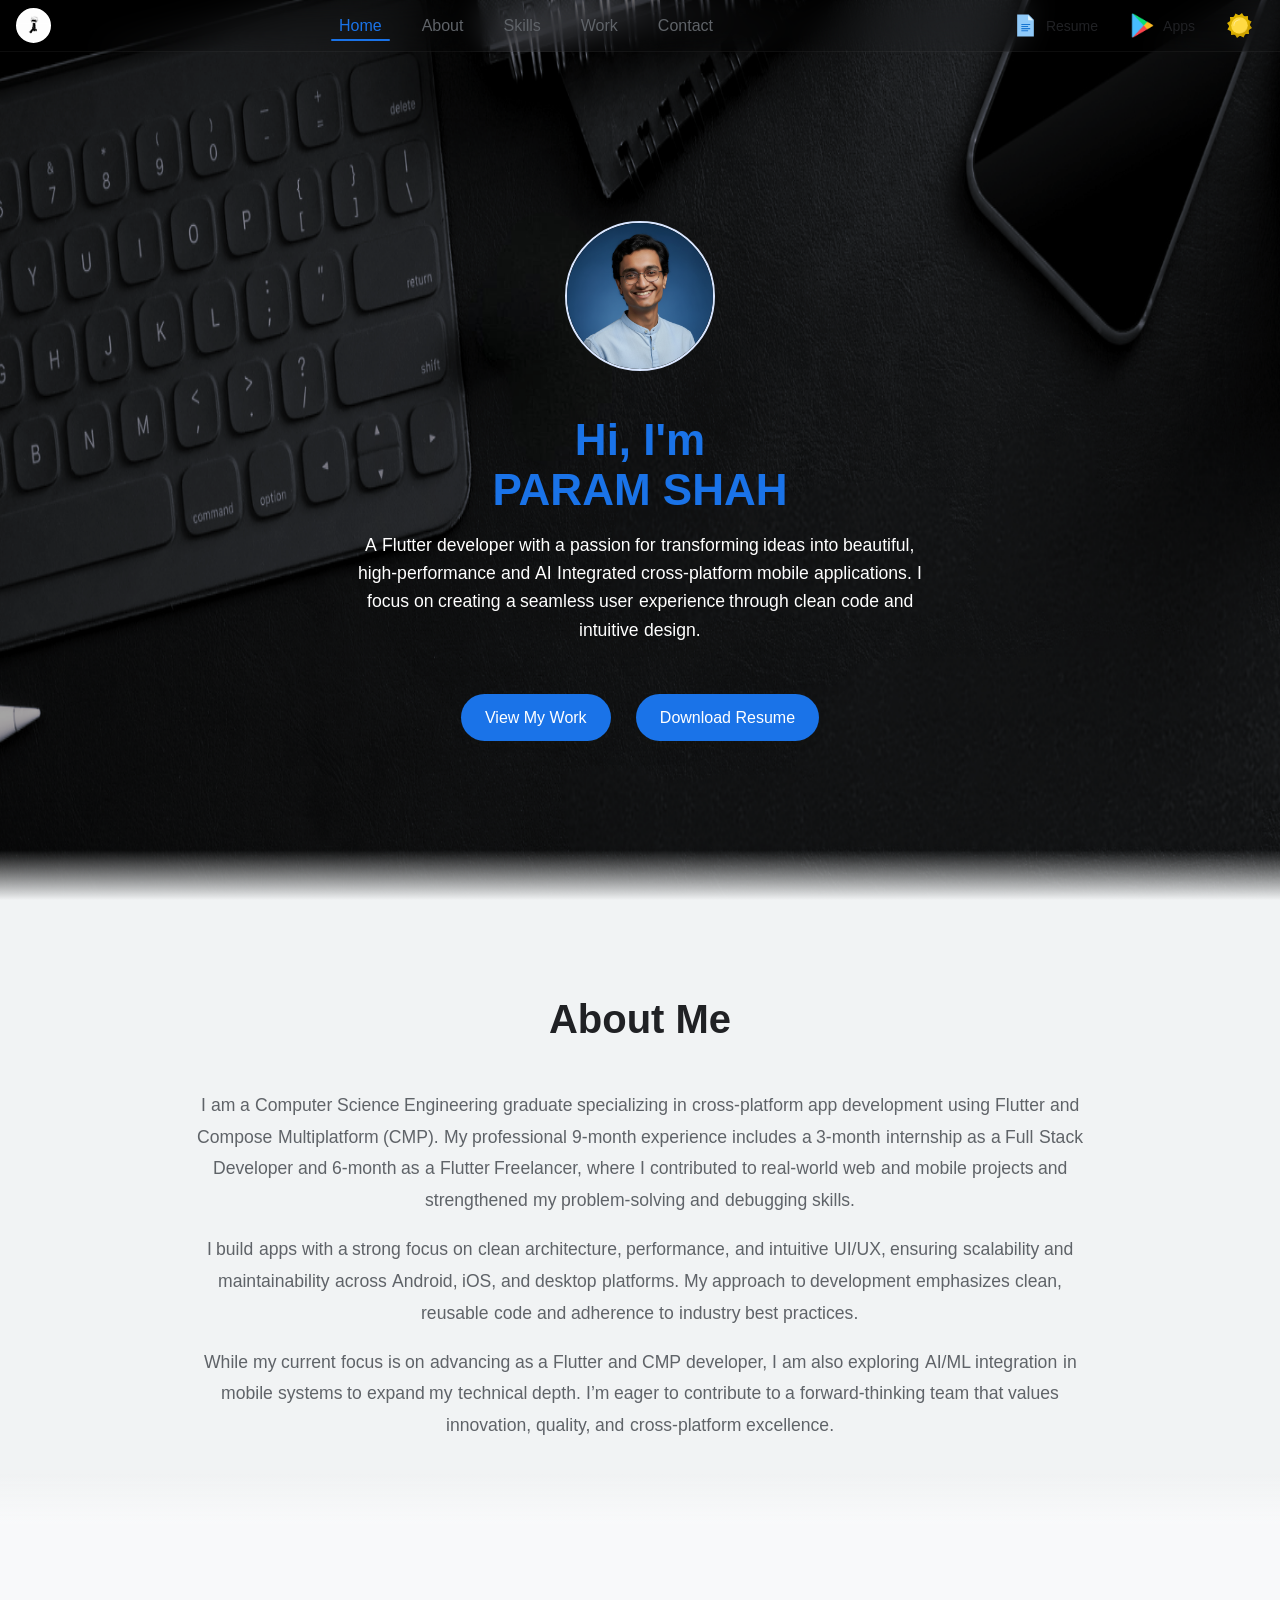
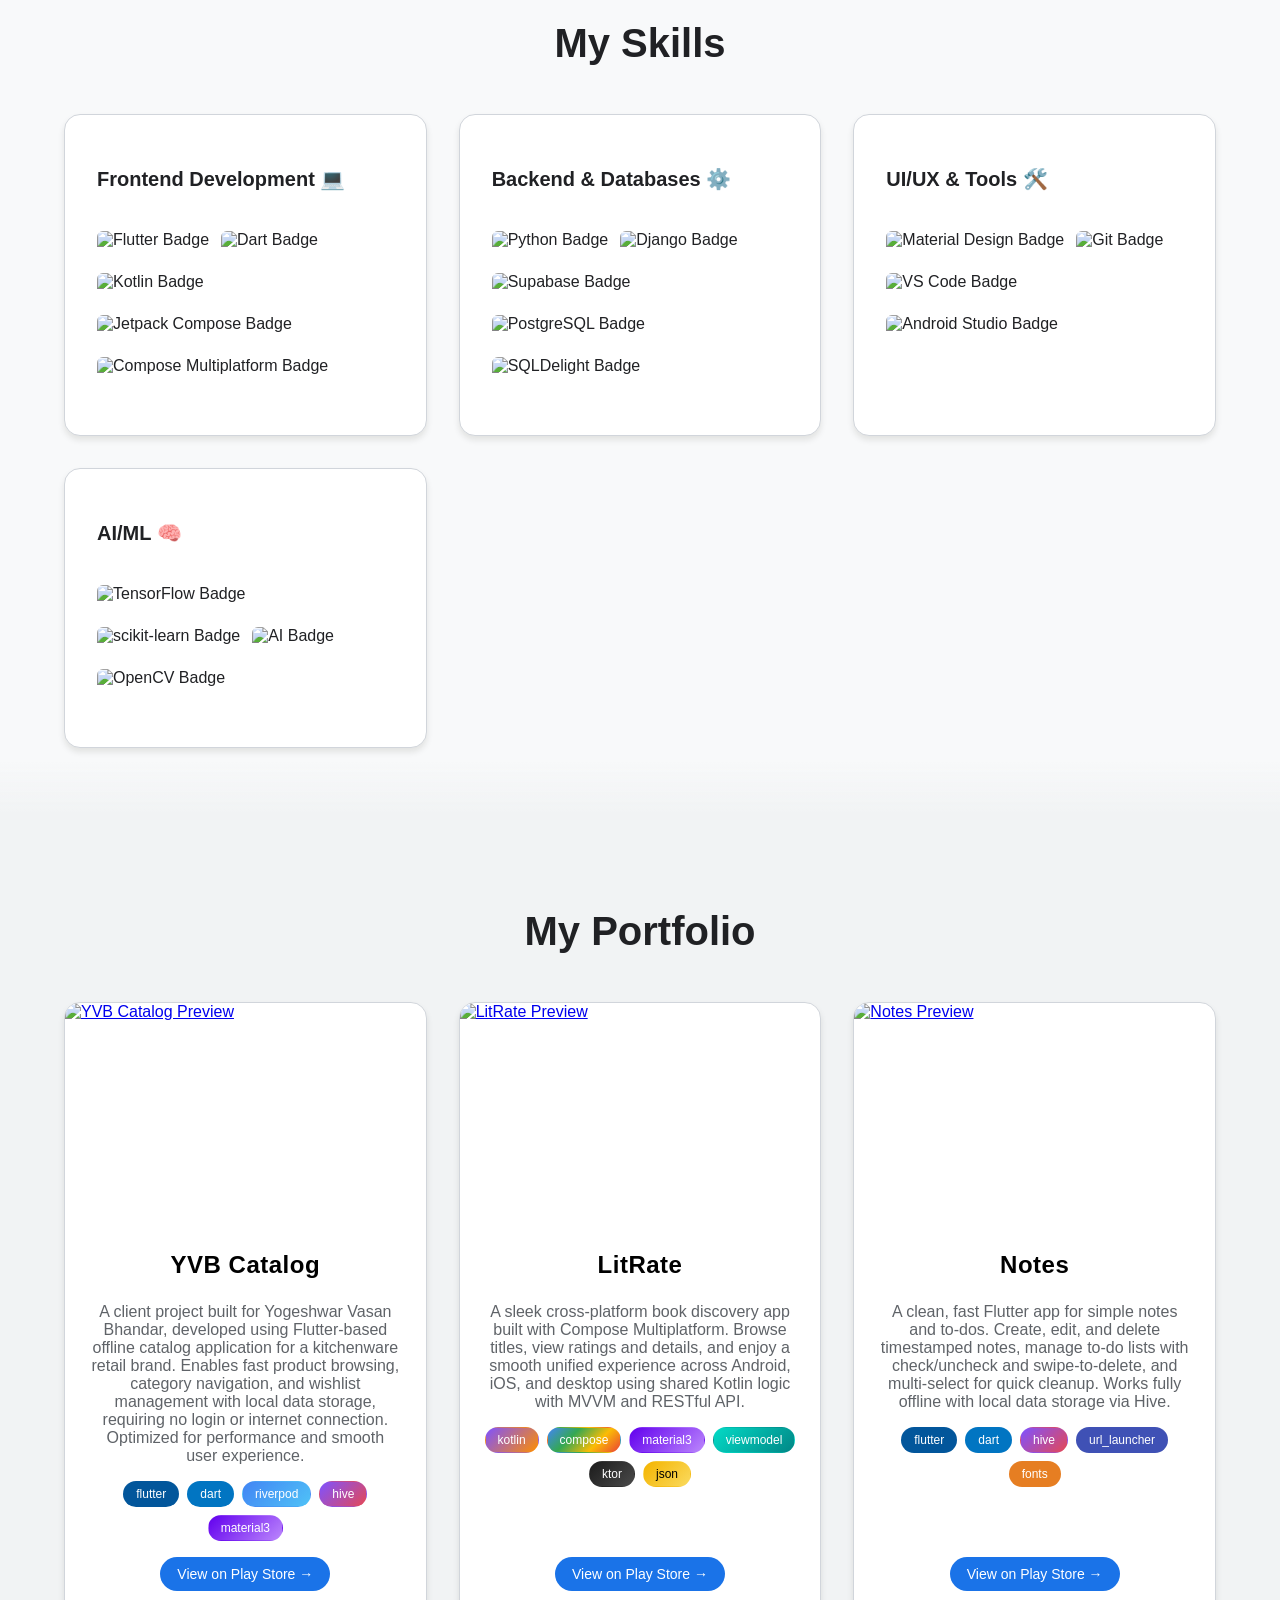
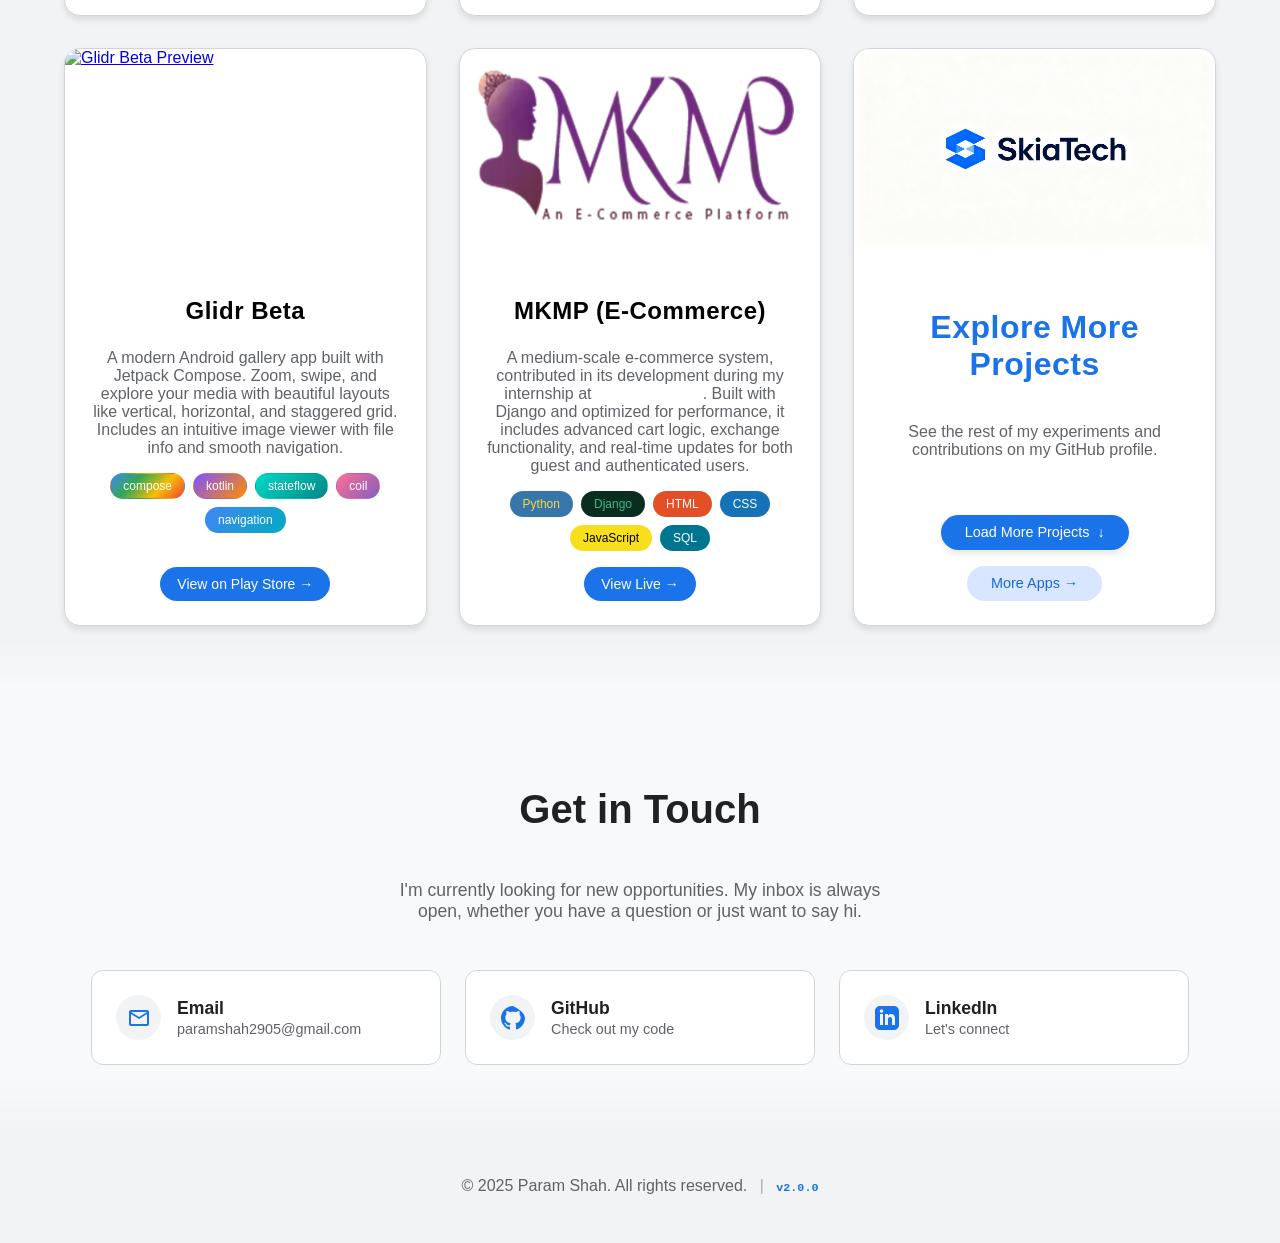
==== index.html @ 6f6cb3ee "ATS Updation" ====
<!DOCTYPE html>
<html lang="en">
<head>
    <meta charset="UTF-8">
    <meta name="viewport" content="width=device-width, initial-scale=1.0">

    <title>Portfolio | Flutter Developer</title>
    <meta name="description" content="Portfolio of Param Shah - Flutter Developer">

    <meta property="og:type" content="website">
    <meta property="og:url" content="https://pdshah09.github.io/portfolio/">
    <meta property="og:title" content="Param Shah - Flutter Developer">
    <meta property="og:description" content="Building AI-powered platforms and advanced developer tooling.">
    <meta property="og:image" content="assets/index.png">

    <link rel="icon" type="image/svg+xml" href="assets/portfolio.png">

    <link rel="stylesheet" href="static/css/index-animations.css">
    <link rel="stylesheet" href="static/css/index-base.css">
    <link rel="stylesheet" href="static/css/index-navigation.css">
    <link rel="stylesheet" href="static/css/index-sections.css">

    <link rel="stylesheet" href="static/themes/default.css" id="theme-default">
    <link rel="stylesheet" href="static/themes/md3.css" id="theme-md3" disabled>
    <link rel="stylesheet" href="static/themes/oled.css" id="theme-oled" disabled>

    <link rel="preload" href="data/projects.json" as="fetch" crossorigin="anonymous">

    <link rel="stylesheet" href="static/effects/fog.css" id="effect-fog">
    <link rel="stylesheet" href="static/effects/glass.css" id="effect-glass" disabled>
    <link rel="stylesheet" href="static/effects/spotlight.css" id="effect-spotlight">

    <link rel="preconnect" href="https://fonts.googleapis.com">
    <link rel="preconnect" href="https://fonts.gstatic.com" crossorigin>

    <script>
    (function() {
        try {
            // 1. Get saved preference (default to 'default' if missing)
            const savedMode = localStorage.getItem('style_mode') || 'default';

            // 2. Define Theme Sheets
            const themeDefault = document.getElementById('theme-default');
            const themeMd3     = document.getElementById('theme-md3');
            const themeOled    = document.getElementById('theme-oled');

            // 3. Define Effect Sheets
            const effectFog   = document.getElementById('effect-fog');
            const effectGlass = document.getElementById('effect-glass');

            // 4. Apply THEME Logic
            // Reset all to disabled first, then enable the correct one
            themeDefault.disabled = true;
            themeMd3.disabled     = true;
            themeOled.disabled    = true;

            if (savedMode === 'md3') {
                themeMd3.disabled = false;
            } else if (savedMode === 'oled') {
                themeOled.disabled = false;
            } else {
                themeDefault.disabled = false;
            }

            // 5. Apply EFFECT Logic
            // Rule: OLED gets Glass. Everyone else (Default/MD3) gets Fog.
            if (savedMode === 'oled') {
                effectFog.disabled   = true;
                effectGlass.disabled = false;
            } else {
                effectFog.disabled   = false;
                effectGlass.disabled = true;
            }

            const effectSpotlight = document.getElementById('effect-spotlight');
            const savedSpotlight = localStorage.getItem('spotlight_mode') || 'on'; // Default On

            if (savedSpotlight === 'off') {
                effectSpotlight.disabled = true;
            } else {
                effectSpotlight.disabled = false;
            }

            // 6. Set Attribute for JS/CSS selectors
            document.documentElement.setAttribute('data-style-mode', savedMode);

        } catch (e) {
            console.error("Theme init error:", e);
        }
    })();
</script>

</head>

<body>

    <noscript>
        <input type="checkbox" id="no-js-toggle">
        <div class="no-js-overlay">
            <div class="no-js-modal">
                <h2>JavaScript Disabled</h2>
                    <p>It looks like JavaScript is disabled. If you stay here, the following features will <strong>not work</strong>:</p>
                    <ul class="no-js-list">
                        <li>❌ Theme Toggling (Dark/Light Mode)</li>
                        <li>❌ Viewing the list of projects</li>
                        <li>❌ Scroll Animations & Navigation</li>
                    </ul>
                    <p>Would you like to switch to the simplified TUI version 👾?</p>
                <div class="no-js-actions">
                    <label for="no-js-toggle" class="no-js-btn btn-no">No, Stay Here</label>
                    <a href="tui.html" class="no-js-btn btn-yes">Yes, Switch</a>
                </div>
            </div>
        </div>
    </noscript>

    <header class="top-app-bar">
        <a href="#home" class="logo" aria-label="Go to homepage">
            <img src="assets/logo.gif" alt="Tremors Animated Logo">
        </a>

        <nav class="desktop-nav">
            <a href="#home" class="nav-item active">Home</a>
            <a href="#about" class="nav-item">About</a>
            <a href="#skills" class="nav-item">Skills</a>
            <a href="#portfolio" class="nav-item">Work</a>
            <a href="#contact" class="nav-item">Contact</a>
        </nav>

        <div class="app-bar-actions">
            <a href="assets/Param_Shah_Resume.pdf" download="Param_Shah_Resume.pdf" class="icon-button" title="Download Resume" aria-label="Download my resume">
                <img src="assets/cv.svg" alt="CV Icon" width="25" height="25">
                <span class="icon-label">Resume</span>
            </a>

            <a href="https://play.google.com/store/apps/developer?id=SkiaTech" class="icon-button" title="Apps" aria-label="Go To Apps" target="_blank" rel="noopener noreferrer">
                <img src="assets/app.png" alt="Apps" width="25" height="25">
                    <span class="icon-label">Apps</span>
            </a>

            <button id="theme-toggle" class="theme-toggle-button" title="Toggle theme" aria-label="Toggle color theme">
                <img src="assets/sun.svg" alt="Sun Icon for light mode" class="sun" width="25" height="25">
                <img src="assets/moon.svg" alt="Moon Icon for dark mode" class="moon" width="25" height="25">
            </button>
        </div>
    </header>

    <nav class="navigation-bar">
        <a href="#home" class="nav-item active" aria-label="Go to Home section">
            <span class="icon"><svg xmlns="http://www.w3.org/2000/svg" height="24px" viewBox="0 0 24 24" width="24px" fill="currentColor"><path d="M0 0h24v24H0V0z" fill="none"/><path d="M10 20v-6h4v6h5v-8h3L12 3 2 12h3v8h5z"/></svg></span>
            <span class="label">Home</span>
        </a>
        <a href="#about" class="nav-item" aria-label="Go to About section">
            <span class="icon"><svg xmlns="http://www.w3.org/2000/svg" height="24px" viewBox="0 0 24 24" width="24px" fill="currentColor"><path d="M0 0h24v24H0V0z" fill="none"/><path d="M12 12c2.21 0 4-1.79 4-4s-1.79-4-4-4-4 1.79-4 4 1.79 4 4 4zm0 2c-2.67 0-8 1.34-8 4v2h16v-2c0-2.66-5.33-4-8-4z"/></svg></span>
            <span class="label">About</span>
        </a>
        <a href="#skills" class="nav-item" aria-label="Go to Skills section">
            <span class="icon"><svg xmlns="http://www.w3.org/2000/svg" height="24px" viewBox="0 0 24 24" width="24px" fill="currentColor"><path d="M9.4 16.6L4.8 12l4.6-4.6L8 6l-6 6 6 6 1.4-1.4zm5.2 0l4.6-4.6-4.6-4.6L16 6l6 6-6 6-1.4-1.4z"/></svg></span>
            <span class="label">Skills</span>
        </a>
        <a href="#portfolio" class="nav-item" aria-label="Go to Work section">
            <span class="icon"><svg xmlns="http://www.w3.org/2000/svg" height="24px" viewBox="0 0 24 24" width="24px" fill="currentColor"><path d="M0 0h24v24H0z" fill="none"/><path d="M10 4H4c-1.1 0-1.99.9-1.99 2L2 18c0 1.1.9 2 2 2h16c1.1 0 2-.9 2-2V8c0-1.1-.9-2-2-2h-8l-2-2z"/></svg></span>
            <span class="label">Work</span>
        </a>
        <a href="#contact" class="nav-item" aria-label="Go to Contact section">
            <span class="icon"><svg xmlns="http://www.w3.org/2000/svg" height="24px" viewBox="0 0 24 24" width="24px" fill="currentColor"><path d="M0 0h24v24H0V0z" fill="none"/><path d="M22 6c0-1.1-.9-2-2-2H4c-1.1 0-2 .9-2 2v12c0 1.1.9 2 2 2h16c1.1 0 2-.9 2-2V6zm-2 0l-8 5-8-5h16zm0 12H4V8l8 5 8-5v10z"/></svg></span>
            <span class="label">Contact</span>
        </a>
    </nav>

    <main>
        <section id="home" class="hero" style="background-image: url('assets/banner1.png') !important;">

            <div class="container" >
                <div class="profile-img-wrapper">
                    <img src="assets/ParamShah.png" alt="Profile Photo of Param" loading="lazy">
                </div>
                <h1>Hi, I'm<br>
                    PARAM SHAH
                    <!-- <span id="typewriter-text"></span><span class="cursor"></span> -->
                </h1>
                <p class="magnet-text">
                    A Flutter developer with a passion for transforming ideas into beautiful, high-performance and AI Integrated cross-platform mobile applications. I focus on creating a seamless user experience through clean code and intuitive design.
                </p>
                <a href="#portfolio" class="extended-fab">View My Work</a>
                <a href="assets/Param_Shah_Resume.pdf" download="Param_Shah_Resume.pdf" class="extended-fab" title="Download Resume" aria-label="Download my resume">
                    Download Resume
                </a>
            </div>
        </section>

        <section id="about">
            <div class="container">
                <h2>About Me</h2>
                <div class="about-content">
                    <div class="about-text">
                        <p class="magnet-text">I am a Computer Science Engineering graduate specializing in cross-platform app development using Flutter and Compose Multiplatform (CMP). My professional 9-month experience includes a 3-month internship as a Full Stack Developer and 6-month as a Flutter Freelancer, where I contributed to real-world web and mobile projects and strengthened my problem-solving and debugging skills.</p>

                        <p class="magnet-text">I build apps with a strong focus on clean architecture, performance, and intuitive UI/UX, ensuring scalability and maintainability across Android, iOS, and desktop platforms. My approach to development emphasizes clean, reusable code and adherence to industry best practices.</p>

                        <p class="magnet-text">While my current focus is on advancing as a Flutter and CMP developer, I am also exploring AI/ML integration in mobile systems to expand my technical depth. I’m eager to contribute to a forward-thinking team that values innovation, quality, and cross-platform excellence.</p>
                    </div>
                </div>
            </div>
        </section>

        <section id="skills">
            <div class="container">
                <h2>My Skills</h2>
                <div class="skills-grid">
                    <div class="skill-card">
                        <h3>Frontend Development 💻</h3>
                        <ul>
                            <li>
                                <div class="badge-wrapper" style="--fill:0.9; --bar-color:#02569B;" title="Proficiency: 90%">
                                    <img src="https://img.shields.io/badge/Flutter-02569B?style=flat&logo=flutter&logoColor=white" alt="Flutter Badge">
                                </div>
                            </li>
                            <li>
                                <div class="badge-wrapper" style="--fill:0.85; --bar-color:#119dee;" title="Proficiency: 85%">
                                    <img src="https://img.shields.io/badge/Dart-0175C2?style=flat&logo=dart&logoColor=white" alt="Dart Badge">
                                </div>
                            </li>
                            <li>
                                <div class="badge-wrapper" style="--fill:0.8; --bar-color:#7F52FF;" title="Proficiency: 80%">
                                    <img src="https://img.shields.io/badge/Kotlin-7F52FF?style=flat&logo=kotlin&logoColor=white" alt="Kotlin Badge">
                                </div>
                            </li> 
                            <li>
                                <div class="badge-wrapper" style="--fill:0.75; --bar-color:#4285F4;" title="Proficiency: 75%">
                                    <img src="https://img.shields.io/badge/Jetpack%20Compose-4285F4?style=flat&logo=android&logoColor=white" alt="Jetpack Compose Badge">
                                </div>
                            </li>
                            <li>
                                <div class="badge-wrapper" style="--fill:0.7; --bar-color:#4285F4;" title="Proficiency: 70%">
                                    <img src="https://img.shields.io/badge/Compose%20Multiplatform-4285F4?style=flat&logo=kotlin&logoColor=white" alt="Compose Multiplatform Badge">
                                </div>
                            </li>
                        </ul>
                    </div>
                    <div class="skill-card">
                        <h3>Backend & Databases ⚙️</h3>
                        <ul>
                            <li>
                                <div class="badge-wrapper" style="--fill:0.8; --bar-color:#3776AB;" title="Proficiency: 80%">
                                    <img src="https://img.shields.io/badge/Python-3776AB?style=flat&logo=python&logoColor=white" alt="Python Badge">
                                </div>
                            </li>
                            <li>
                                <div class="badge-wrapper" style="--fill:0.75; --bar-color:#44B78B;" title="Proficiency: 75%">
                                    <img src="https://img.shields.io/badge/Django-092E20?style=flat&logo=django&logoColor=white" alt="Django Badge">
                                </div>
                            </li>
                            <li>
                                <div class="badge-wrapper" style="--fill:0.6; --bar-color:#009688;" title="Proficiency: 60%">
                                    <img src="https://img.shields.io/badge/Supabase-3FCF8E?style=flat&logo=supabase&logoColor=white" alt="Supabase Badge">
                                </div>
                            </li>
                            <li>
                                <div class="badge-wrapper" style="--fill:0.55; --bar-color:#336791;" title="Proficiency: 55%">
                                    <img src="https://img.shields.io/badge/PostgreSQL-336791?style=flat&logo=postgresql&logoColor=white" alt="PostgreSQL Badge">
                                </div>
                            </li>
                            <li>
                                <div class="badge-wrapper" style="--fill:0.6; --bar-color:#E38C00;" title="Proficiency: 60%">
                                    <img src="https://img.shields.io/badge/SQLDelight-E38C00?style=flat&logo=kotlin&logoColor=white" alt="SQLDelight Badge">
                                </div>
                            </li>
                        </ul>
                    </div>
                    <div class="skill-card">
                        <h3>UI/UX & Tools 🛠️</h3>
                        <ul>
                            <li>
                                <div class="badge-wrapper" style="--fill:0.8; --bar-color:#FF4081;" title="Proficiency: 80%">
                                    <img src="https://img.shields.io/badge/Material%20Design-FF4081?style=flat&logo=materialdesign&logoColor=white" alt="Material Design Badge">
                                </div>
                            </li>
                            <li>
                                <div class="badge-wrapper" style="--fill:0.9; --bar-color:#F05032;" title="Proficiency: 90%">
                                    <img src="https://img.shields.io/badge/Git-F05032?style=flat&logo=git&logoColor=white" alt="Git Badge">
                                </div>
                            </li>
                            <li>
                                <div class="badge-wrapper" style="--fill:0.9; --bar-color:#007ACC;" title="Proficiency: 90%">
                                    <img src="https://img.shields.io/badge/VS%20Code-007ACC?style=flat&logo=visualstudiocode&logoColor=white" alt="VS Code Badge">
                                </div>
                            </li>
                            <li>
                                <div class="badge-wrapper" style="--fill:0.7; --bar-color:#3DDC84;" title="Proficiency: 70%">
                                    <img src="https://img.shields.io/badge/Android%20Studio-3DDC84?style=flat&logo=androidstudio&logoColor=white" alt="Android Studio Badge">
                                </div>
                            </li>
                            <!-- <li>
                                <div class="badge-wrapper" style="--fill:0.6; --bar-color:#000000;" title="Proficiency: 60%">
                                    <img src="https://img.shields.io/badge/Xcode-000000?style=flat&logo=xcode&logoColor=white" alt="Xcode Badge">
                                </div>
                            </li> -->
                        </ul>
                    </div>
                    <div class="skill-card">
                        <h3>AI/ML 🧠</h3>
                        <ul>
                            <li>
                                <div class="badge-wrapper" style="--fill:0.5; --bar-color:#FF6F00;" title="Learning">
                                    <img src="https://img.shields.io/badge/TensorFlow-FF6F00?style=flat&logo=tensorflow&logoColor=white" alt="TensorFlow Badge">
                                </div>
                            </li>
                            <li>
                                <div class="badge-wrapper" style="--fill:0.4; --bar-color:#F7931E;" title="Learning">
                                    <img src="https://img.shields.io/badge/scikit--learn-F7931E?style=flat&logo=scikitlearn&logoColor=white" alt="scikit-learn Badge">
                                </div>
                            </li>
                            <li>
                                <div class="badge-wrapper" style="--fill:0.5; --bar-color:#4285F4;" title="Exploring AI/ML Integration">
                                    <img src="https://img.shields.io/badge/AI%20Integration-4285F4?style=flat&logo=google&logoColor=white" alt="AI Badge">
                                </div>
                            </li>
                            <li>
                                <div class="badge-wrapper" style="--fill:0.5; --bar-color:#5C3EE8;" title="Exploring OpenCV">
                                <img src="https://img.shields.io/badge/OpenCV-5C3EE8?style=flat&logo=opencv&logoColor=white" alt="OpenCV Badge">
                                </div>
                            </li>
                        </ul>
                    </div>
                </div>
            </div>
        </section>

        <section id="portfolio">
            <div class="container">
                <h2>My Portfolio</h2>
                <div class="portfolio-grid" id="portfolio-grid">

                    <article class="portfolio-item portfolio-item-more" id="github-card">
                        <div class="portfolio-image-container">
                            <a href="https://play.google.com/store/apps/developer?id=SkiaTech" target="_blank" rel="noopener noreferrer" class="portfolio-link">
                                        <img src="assets/SkiaTech.png" alt="More Projects on Google Play" loading="lazy">
                            </a>
                        </div>

                        <div class="portfolio-content">
                            <h3>Explore More Projects</h3>
                            <p>See the rest of my experiments and contributions on my GitHub profile.</p>

                            <div class="card-actions" id="github-card-actions">
                                <a href="https://play.google.com/store/apps/developer?id=SkiaTech" target="_blank" rel="noopener noreferrer" class="card-btn btn-github">
                                    More Apps &rarr;
                                </a>
                            </div>                                
                        </div>
                    </article>
                </div>
            </div>
        </section>

        <section id="contact">
            <div class="container">
                <h2>Get in Touch</h2>
                <p class="contact-intro">I'm currently looking for new opportunities. My inbox is always open, whether you have a question or just want to say hi.</p>

                <div class="contact-grid">
                    <!-- <a href="https://discord.com/" target="_blank" rel="noopener noreferrer" class="contact-card discord">
                        <div class="icon-box">
                            <svg xmlns="http://www.w3.org/2000/svg" width="24" height="24" viewBox="0 0 24 24" fill="currentColor"><path d="M20.317 4.37a19.791 19.791 0 0 0-4.885-1.515.074.074 0 0 0-.079.037c-.21.375-.444.864-.608 1.25a18.27 18.27 0 0 0-5.487 0 12.64 12.64 0 0 0-.617-1.25.077.077 0 0 0-.079-.037A19.736 19.736 0 0 0 3.677 4.37a.07.07 0 0 0-.032.027C.533 9.046-.32 13.58.099 18.057a.082.082 0 0 0 .031.057 19.9 19.9 0 0 0 5.993 3.03.078.078 0 0 0 .084-.028 14.09 14.09 0 0 0 1.226-1.994.076.076 0 0 0-.041-.106 13.107 13.107 0 0 1-1.872-.892.077.077 0 0 1-.008-.128 10.2 10.2 0 0 0 .372-.292.074.074 0 0 1 .077-.01c3.928 1.793 8.18 1.793 12.062 0a.074.074 0 0 1 .078.01c.12.098.246.198.373.292a.077.077 0 0 1-.006.127 12.299 12.299 0 0 1-1.873.892.077.077 0 0 0-.041.107c.36.698.772 1.362 1.225 1.993a.076.076 0 0 0 .084.028 19.839 19.839 0 0 0 6.002-3.03.077.077 0 0 0 .032-.054c.5-5.177-.838-9.674-3.549-13.66a.061.061 0 0 0-.031-.03zM8.02 15.33c-1.183 0-2.157-1.085-2.157-2.419 0-1.333.956-2.419 2.157-2.419 1.21 0 2.176 1.086 2.157 2.419 0 1.334-.956 2.419-2.157 2.419zm7.975 0c-1.183 0-2.157-1.085-2.157-2.419 0-1.333.955-2.419 2.157-2.419 1.21 0 2.176 1.086 2.157 2.419 0 1.334-.946 2.419-2.157 2.419z"/></svg>
                        </div>
                        <div class="info">
                            <h3>Discord</h3>
                            <p>tremors#0000</p>
                        </div>
                    </a> -->

                    <a href="mailto:paramshah2905@gmail.com" id="email-btn" class="contact-card email">
                        <div class="icon-box">
                            <svg xmlns="http://www.w3.org/2000/svg" height="24px" viewBox="0 0 24 24" width="24px" fill="currentColor"><path d="M0 0h24v24H0V0z" fill="none"/><path d="M22 6c0-1.1-.9-2-2-2H4c-1.1 0-2 .9-2 2v12c0 1.1.9 2 2 2h16c1.1 0 2-.9 2-2V6zm-2 0l-8 5-8-5h16zm0 12H4V8l8 5 8-5v10z"/></svg>
                        </div>
                        <div class="info">
                            <h3>Email</h3>
                            <p>paramshah2905@gmail.com</p>
                        </div>
                    </a>

                    <a href="https://github.com/pdshah09" target="_blank" rel="noopener noreferrer" class="contact-card github">
                        <div class="icon-box">
                            <svg xmlns="http://www.w3.org/2000/svg" width="24" height="24" viewBox="0 0 24 24" fill="currentColor"><path d="M12 0c-6.626 0-12 5.373-12 12 0 5.302 3.438 9.8 8.207 11.387.599.111.793-.261.793-.577v-2.234c-3.338.726-4.033-1.416-4.033-1.416-.546-1.387-1.333-1.756-1.333-1.756-1.089-.745.083-.729.083-.729 1.205.084 1.839 1.237 1.839 1.237 1.07 1.834 2.807 1.304 3.492.997.107-.775.418-1.305.762-1.604-2.665-.305-5.467-1.334-5.467-5.931 0-1.311.469-2.381 1.236-3.221-.124-.303-.535-1.524.117-3.176 0 0 1.008-.322 3.301 1.23.957-.266 1.983-.399 3.003-.404 1.02.005 2.046.138 3.003.404 2.291-1.552 3.297-1.23 3.297-1.23.653 1.653.242 2.874.118 3.176.77.84 1.235 1.911 1.235 3.221 0 4.609-2.807 5.624-5.479 5.921.43.372.823 1.102.823 2.222v3.293c0 .319.192.694.801.576 4.765-1.589 8.197-6.091 8.197-11.387C24 5.373 12 0 12 0Z"/></svg>
                        </div>
                        <div class="info">
                            <h3>GitHub</h3>
                            <p>Check out my code</p>
                        </div>
                    </a>

                    <a href="https://www.linkedin.com/in/param-shah-77bb30282/" target="_blank" rel="noopener noreferrer" class="contact-card linkedin">
                        <div class="icon-box">
                            <svg xmlns="http://www.w3.org/2000/svg" width="24" height="24" viewBox="0 0 24 24" fill="currentColor"><path d="M19 0h-14c-2.761 0-5 2.239-5 5v14c0 2.761 2.239 5 5 5h14c2.762 0 5-2.239 5-5v-14c0-2.761-2.238-5-5-5zm-11 19h-3v-11h3v11zm-1.5-12.268c-.966 0-1.75-.79-1.75-1.764s.784-1.764 1.75-1.764 1.75.79 1.75 1.764-.783 1.764-1.75 1.764zm13.5 12.268h-3v-5.604c0-3.368-4-3.113-4 0v5.604h-3v-11h3v1.765c1.396-2.586 7-2.777 7 2.476v6.759z"/></svg>
                        </div>
                        <div class="info">
                            <h3>LinkedIn</h3>
                            <p>Let's connect</p>
                        </div>
                    </a>
                </div>
            </div>
        </section>
        
        <div id="toast" class="toast-notification" aria-live="polite"></div>
        
    </main>

    <footer>
        <div class="container">
            <p>
                &copy; 2025 Param Shah. All rights reserved. 
                <span style="opacity: 0.5; margin: 0 8px;">|</span> 
                <a href="system/history.html" style="color: var(--md-primary); text-decoration: none; font-weight: bold; font-family: monospace; font-size: 0.9em;">v2.0.0</a>
            </p>
        </div>
    </footer>

    <script src="static/js/index.js" defer></script>
    <script src="static/js/home.js" defer></script>
    <script src="static/js/extras.js" defer></script>

    <div id="settings-modal" class="modal-backdrop" aria-hidden="true">
        <div class="modal-card">
            <header class="modal-header">
                <h3>Appearance</h3>
                <button id="close-settings-btn" class="icon-button" aria-label="Close settings">
                    <svg width="24" height="24" viewBox="0 0 24 24" fill="none" stroke="currentColor" stroke-width="2" stroke-linecap="round" stroke-linejoin="round"><line x1="18" y1="6" x2="6" y2="18"></line><line x1="6" y1="6" x2="18" y2="18"></line></svg>
                </button>
            </header>

            <div class="modal-body">
                
                <div class="setting-group">
                    <label class="setting-label">Color Mode</label>
                    <div class="segmented-control">
                        <button class="segment-btn" data-set-mode="system">
                            <svg width="16" height="16" viewBox="0 0 24 24" fill="none" stroke="currentColor" stroke-width="2"><rect x="2" y="3" width="20" height="14" rx="2" ry="2"></rect><line x1="8" y1="21" x2="16" y2="21"></line><line x1="12" y1="17" x2="12" y2="21"></line></svg>
                            <span>System</span>
                        </button>
                        <button class="segment-btn" data-set-mode="light">
                            <svg width="16" height="16" viewBox="0 0 24 24" fill="none" stroke="currentColor" stroke-width="2"><circle cx="12" cy="12" r="5"></circle><line x1="12" y1="1" x2="12" y2="3"></line><line x1="12" y1="21" x2="12" y2="23"></line><line x1="4.22" y1="4.22" x2="5.64" y2="5.64"></line><line x1="18.36" y1="18.36" x2="19.78" y2="19.78"></line><line x1="1" y1="12" x2="3" y2="12"></line><line x1="21" y1="12" x2="23" y2="12"></line><line x1="4.22" y1="19.78" x2="5.64" y2="18.36"></line><line x1="18.36" y1="5.64" x2="19.78" y2="4.22"></line></svg>
                            <span>Light</span>
                        </button>
                        <button class="segment-btn" data-set-mode="dark">
                            <svg width="16" height="16" viewBox="0 0 24 24" fill="none" stroke="currentColor" stroke-width="2"><path d="M21 12.79A9 9 0 1 1 11.21 3 7 7 0 0 0 21 12.79z"></path></svg>
                            <span>Dark</span>
                        </button>
                    </div>
                </div>

                <div class="setting-group">
                    <label class="setting-label">Visual Theme</label>
                    <div class="theme-grid">
                        <button class="theme-card" data-set-theme="default">
                            <div class="theme-preview default-preview"></div>
                            <span>Default</span>
                        </button>
                        <button class="theme-card" data-set-theme="md3">
                            <div class="theme-preview md3-preview"></div>
                            <span>MD3</span>
                        </button>
                        <button class="theme-card" data-set-theme="oled">
                            <div class="theme-preview oled-preview"></div>
                            <span>OLED</span>
                        </button>
                    </div>
                </div>

                <div class="setting-group">
                    <label class="setting-label">Scene Effect</label>
                    <div class="setting-group">
                        <div class="segmented-control">
                            <button class="segment-btn" data-set-effect="fog">
                                <span>🌫️ Fog</span>
                            </button>
                            <button class="segment-btn" data-set-effect="glass">
                                <span>🧊 Glass</span>
                            </button>
                            <button class="segment-btn" data-set-effect="none">
                                <span>🚫 None</span>
                            </button>
                        </div>
                    </div>
                </div>

                <div class="setting-group">
                    <label class="setting-label">Spotlight Effect</label>
                    <div class="segmented-control">
                        <button class="segment-btn" data-set-spotlight="on">
                            <span>On</span>
                        </button>
                        <button class="segment-btn" data-set-spotlight="off">
                            <span>Off</span>
                        </button>
                    </div>
                </div>

            </div>
        </div>
    </div>

</body>
</html>
---- static/css/index-animations.css ----
/* ==========================================================================
   Animations
   ========================================================================== */
@keyframes infinite-rotate {
    from { transform: rotate(0deg); }
    to { transform: rotate(360deg); }
}

@keyframes pulse {
    0% { transform: scale(1); }
    50% { transform: scale(1.15); }
    100% { transform: scale(1); }
}

@keyframes blink {
    0%, 100% { opacity: 1; }
    50% { opacity: 0; }
}

@keyframes bounce {
    0%, 100% { transform: translateY(0); }
    50% { transform: translateY(-5px); }
}

@keyframes jiggle {
    0%   { transform: translateY(0) rotate(0); }
    20%  { transform: translateY(-4px) rotate(-3deg); }
    40%  { transform: translateY(0) rotate(0); }
    60%  { transform: translateY(-2px) rotate(3deg); }
    80%  { transform: translateY(0) rotate(0); }
    100% { transform: translateY(0) rotate(0); }
}

/* Jiggle animation for the potfolio titles */
@keyframes jigglet {
  0%   { transform: translateY(-2px) rotate(-1deg); }
  25%  { transform: translateY(-3px) rotate(1deg); }
  50%  { transform: translateY(-2px) rotate(-1deg); }
  75%  { transform: translateY(-3px) rotate(1deg); }
  100% { transform: translateY(-2px) rotate(0deg); }
}


/* --- App Bar Icon Animations --- */

.top-app-bar .logo::before {
    content: "";
    position: absolute;
    top: -2px; left: -2px;
    width: calc(100% + 4px);
    height: calc(100% + 4px);
    border-radius: 50%;
    background: conic-gradient(from -60deg, #EA4335 0%, #4285F4 35%, #34A853 70%, #FBBC05 90%, #EA4335 100%);
    z-index: 1;
    opacity: 0;
    transition: opacity 0.3s ease-in-out;
}

.top-app-bar .logo:hover::before {
    opacity: 1;
    animation: infinite-rotate 2s linear infinite;
}

.top-app-bar .logo img {
    position: relative;
    z-index: 2;
    border-radius: 50%;
    border: 2px solid var(--md-surface);
    box-sizing: border-box;
    width: 35px;
    height: 35px;
    background-color: var(--md-surface);
    object-fit: cover;
}

.app-bar-actions a[title="Download Resume"]:hover img,
.app-bar-actions a[title="Nexus"]:hover img,
.app-bar-actions .theme-toggle-button:hover img {
    filter: drop-shadow(0 0 7px var(--theme-icon-shadow));
}

.app-bar-actions a[title="Download Resume"]:hover img {
    animation: pulse 1s ease-in-out infinite;
}

.app-bar-actions a[title="Nexus"]:hover img {
    animation: infinite-rotate 2s linear infinite;
}

/* --- Theme Toggle --- */
body:not([data-theme='light']) .theme-toggle-button .sun { display: none; }
body[data-theme='light'] .theme-toggle-button .moon { display: none; }


/* Portfolio title style & animations */
.portfolio-item h3 {
  font-size: 1.5rem;
  font-weight: 700;
  margin-bottom: 0.35rem;
  color: var(--accent-color, #000000);
  letter-spacing: 0.5px;
  transform: translateY(0);
  transition: color 0.25s ease, text-shadow 0.25s ease;
}

/* Hover */
.portfolio-item:hover h3 {
  animation: jigglet 0.35s ease forwards;
  text-shadow: 0 0 8px rgba(97, 218, 251, 0.35);
}

/* Dark mode override */
body[data-theme="dark"] .portfolio-item h3 {
  color: #ffffff;
}

/* Animation for new items appearing */
@keyframes slideUpFade {
    from { opacity: 0; transform: translateY(20px); }
    to { opacity: 1; transform: translateY(0); }
}

.fade-in {
    animation: slideUpFade 0.5s ease-in-out forwards;
}

.cursor {
    display: inline-block;
    width: 3px;
    background-color: var(--md-primary);
    animation: blink 1s infinite;
    margin-left: 5px;
}


/* ==========================================================================
   Directional Scroll Animations
   ========================================================================== */

/* Base State (Common to all animated elements) */
.reveal-item {
    opacity: 0;
    transition: transform 0.8s cubic-bezier(0.5, 0, 0, 1), opacity 0.8s ease-out;
    will-change: transform, opacity; /* Performance optimization */
}

/* Active State (When visible) */
.reveal-active {
    opacity: 1;
    transform: translateY(0) !important; /* Force reset to natural position */
}

/* Directional States (Waiting to enter) */

/* Scrolling Down: Element comes from bottom */
.reveal-from-bottom {
    transform: translateY(50px);
}

/* Scrolling Up: Element comes from top */
.reveal-from-top {
    transform: translateY(-50px);
}

/* 4. Staggered Delays for Skills/Lists */
.skill-card:nth-child(1), .portfolio-item:nth-child(1) { transition-delay: 0.05s; }
.skill-card:nth-child(2), .portfolio-item:nth-child(2) { transition-delay: 0.1s; }
.skill-card:nth-child(3), .portfolio-item:nth-child(3) { transition-delay: 0.15s; }
.skill-card:nth-child(4), .portfolio-item:nth-child(4) { transition-delay: 0.2s; }
.skill-card:nth-child(5) { transition-delay: 0.25s; }
.skill-card:nth-child(6) { transition-delay: 0.3s; }


/* ==========================================================================
   MAGNETIC TEXT STYLES
   ========================================================================== */

p.magnet-text {
    /* Ensures the paragraph layout behaves normally */
    line-height: 1.6; 
    overflow: visible;
}

.magnetic-word {
    display: inline-block;
    position: relative;
    z-index: 2;
    cursor: default;
    will-change: transform;
    transition: transform 0.15s cubic-bezier(0.2, 0.8, 0.2, 1), color 0.2s ease;
    vertical-align: baseline;
}

.magnetic-word:hover {
    color: var(--md-primary);
    z-index: 10;
}
---- static/css/index-base.css ----
/* ==========================================================================
   1. GLOBAL RESET & TYPOGRAPHY
   ========================================================================== */
html {
    scroll-behavior: smooth;
    box-sizing: border-box;
}

*, *:before, *:after {
    box-sizing: inherit;
}

body {
    font-family: -apple-system, BlinkMacSystemFont, "Segoe UI", Roboto, Helvetica, Arial, sans-serif;
    background-color: var(--md-background);
    color: var(--md-on-surface);
    -webkit-font-smoothing: antialiased;
    -moz-osx-font-smoothing: grayscale;
    transition: background-color 0.3s ease, color 0.3s ease;
    margin: 0;
    padding-bottom: 90px; /* Mobile Nav Space */
}

h1, h2, h3 {
    color: var(--md-on-surface);
    font-weight: 700;
}

h2 {
    font-size: 2.5rem;
    text-align: center;
    margin-bottom: 3rem;
}

section {
    scroll-margin-top: 80px;
    padding: 4rem 0;
    position: relative; /* Context for Fog/Glass effects */
}

/* ==========================================================================
   2. RESPONSIVE CONTAINER & SCALING
   ========================================================================== */
.container {
    width: 100%;
    margin: 0 auto;
    padding: 0 1.5rem;
    max-width: 1200px; /* Default Laptop */
}

/* 1440p Screens */
@media (min-width: 1440px) {
    .container { max-width: 1400px; }
}

/* Ultrawide (1920p+) */
@media (min-width: 1920px) {
    html { font-size: 18px; } /* 12.5% Zoom */
    .container { max-width: 1800px; }
    h2 { margin-bottom: 4rem; }
}

/* 4K Screens (2560p+) */
@media (min-width: 2560px) {
    html { font-size: 22px; } /* 37.5% Zoom */
    .container { max-width: 2400px; }
}

/* Desktop Layout Adjustments */
@media (min-width: 769px) {
    body { padding-bottom: 0; } /* Remove Mobile Nav Space */
}

/* ==========================================================================
   3. UTILITIES: TECH BADGES
   ========================================================================== */
/* Mobile/Flutter Technologies */
.tech-flutter { background-color: #02569B; color: white; }
.tech-dart { background-color: #0175C2; color: white; }
.tech-riverpod { background: linear-gradient(135deg, #4285F4, #4fc2f7); color: white; border: 1px solid #34A853; }
.tech-hive { background: linear-gradient(135deg, #7F52FF, #E44857); color: white; }
.tech-db { background-color: #8E44AD; color: white; }
.tech-intl { background-color: #2ECC71; color: white; }
.tech-fonts { background-color: #E67E22; color: white; }
.tech-url_launcher { background-color: #3F51B5; color: white; }
.tech-utils { background-color: #16A085; color: white; }

/* Kotlin/Android Technologies */
.tech-kotlin { background: linear-gradient(135deg, #7F52FF, #FF8E00); color: white; }
.tech-compose { background: linear-gradient(135deg, #4285F4, #34A853, #FBBC05, #EA4335); color: white; border: 1px solid #34A853; }
.tech-material3 { background: linear-gradient(135deg, #6200EE, #BB86FC); color: white; }
.tech-viewmodel { background: linear-gradient(135deg, #03DAC6, #018786); color: white; }
.tech-stateflow { background: linear-gradient(135deg, #03DAC6, #018786); color: white; }
.tech-ktor { background: linear-gradient(135deg, #1C1C1C, #4A4A4A); color: white; }
.tech-coil { background: linear-gradient(135deg, #FF6F91, #845EC2); color: white; }
.tech-navigation { background: linear-gradient(135deg, #4285F4, #00ACC1); color: white; }
.tech-json { background: linear-gradient(135deg, #F4B400, #FADA5E); color: black; }

/* Web Technologies */
.tech-react { background-color: #20232A; color: #61DAFB; }
.tech-ts { background-color: #3178C6; color: white; }
.tech-python { background-color: #3776AB; color: #FFD43B; }
.tech-flask { background-color: #444444; color: #FFFFFF; }
.tech-fastapi { background-color: #009688; color: white; }
.tech-django { background-color: #092E20; color: #44B78B; }
.tech-tensorflow { background-color: #FF6F00; color: white; }
.tech-pillow { background-color: #9B59B6; color: white; }
.tech-numpy { background-color: #013243; color: white; }
.tech-plotly { background-color: #3F51B5; color: white; }
.tech-html { background-color: #E34F26; color: white; }
.tech-css { background-color: #1572B6; color: white; }
.tech-js { background-color: #F7DF1E; color: black; }
.tech-sql { background-color: #00758F; color: white; }
.tech-sqlite { background-color: #003B57; color: white; }
.tech-pygame { background-color: #6E9C45; color: white; }
.tech-nextjs { background-color: #111111; color: #FFFFFF; }
.tech-framermotion { background-color: #2D1A38; color: #9F40FF; }
.tech-tsparticles { background-color: #0d1117; color: #38BDF8; }
.tech-git { background-color: #F05033; color: #FFFFFF; }
.tech-cli { background-color: #2D2D2D; color: #FFFFFF; }
.tech-github { background-color: #24292e; color: #ffffff; }
.tech-tailwind { background-color: #38B2AC; color: #ffffff; }

/* Badge Theme Overrides */
body:not([data-theme='light']) .tech-react { background-color: #282c34; }
body:not([data-theme='light']) .tech-django { background-color: #0c4b33; }
body:not([data-theme='light']) .tech-nextjs { background-color: #222; } 
body:not([data-theme='light']) .tech-flask { background-color: #555; }

body[data-theme='light'] .tech-github { background-color: #111111; color: #ffffff; }
body[data-theme='light'] .tech-tailwind { background-color: #0ea5a4; color: #ffffff; }
body[data-theme='light'] .tech-nextjs { background-color: #000; }

/* ==========================================================================
   4. UTILITIES: NO-SCRIPT FALLBACK
   ========================================================================== */
.no-js-overlay {
    position: fixed; top: 0; left: 0; width: 100%; height: 100%;
    background: rgba(0, 0, 0, 0.85); z-index: 99999;
    display: flex; justify-content: center; align-items: center;
}
.no-js-modal {
    background: rgba(30, 31, 33, 0.70);
    backdrop-filter: blur(16px); -webkit-backdrop-filter: blur(16px);
    box-shadow: 0 8px 32px 0 rgba(0, 0, 0, 0.5);
    color: #e8eaed; padding: 2rem; border-radius: 16px;
    text-align: center; max-width: 450px; margin: 0 1rem;
}
.no-js-modal h2 { margin-top: 0; color: #8ab4f8; margin-bottom: 1rem; }
.no-js-modal p { color: #9aa0a6; line-height: 1.5; margin-bottom: 1rem; }
.no-js-list { text-align: left; color: #9aa0a6; margin: 0 auto 1.5rem auto; width: fit-content; line-height: 1.6; }
.no-js-actions { display: flex; justify-content: center; gap: 1rem; }
.no-js-btn {
    padding: 0.6rem 1.2rem; border-radius: 20px; text-decoration: none;
    font-weight: 500; cursor: pointer; transition: filter 0.2s;
}
.btn-yes { background-color: #8ab4f8; color: #202124; border: none; }
.btn-no { background-color: transparent; border: 1px solid #5f6368; color: #e8eaed; }
.no-js-btn:hover { filter: brightness(1.1); }
#no-js-toggle { display: none; }
#no-js-toggle:checked+.no-js-overlay { display: none; }
---- static/css/index-navigation.css ----
/* ==========================================================================
   1. TOP APP BAR (Sticky Header)
   ========================================================================== */
.top-app-bar {
    position: fixed;
    top: 0;
    left: 0;
    right: 0;
    z-index: 1000;
    display: flex;
    justify-content: space-between;
    align-items: center;
    padding: 0.5rem 1rem;
    background-color: transparent;
    backdrop-filter: blur(15px);
    -webkit-backdrop-filter: blur(15px);
    border-bottom: 1px solid rgba(128, 128, 128, 0.1);
    transition: transform 0.4s ease-in-out, opacity 0.4s ease-in-out;
}

.top-app-bar.hidden {
    transform: translateY(-150%);
    opacity: 0;
}

.app-bar-actions {
    display: flex;
    gap: 0.5rem;
    align-items: center;
}

.top-app-bar .logo {
    position: relative;
    display: flex;
    align-items: center;
    justify-content: center;
    width: 35px;
    height: 35px;
}

/* Buttons */
.icon-button,
.theme-toggle-button {
    position: relative;
    display: flex;
    align-items: center;
    justify-content: center;
    gap: 0.5rem;
    width: auto;
    height: 35px;
    border-radius: 999px;
    border: none;
    background-color: transparent;
    color: var(--md-on-surface-variant);
    cursor: pointer;
    transition: background-color 0.2s;
    padding: 0 0.75rem;
    text-decoration: none;
}

.icon-label {
    font-size: 0.875rem;
    font-weight: 500;
    color: var(--md-on-surface);
    white-space: nowrap;
}

.icon-button img,
.theme-toggle-button img {
    width: 25px;
    height: 25px;
}

/* ==========================================================================
   2. DROPDOWN MENU
   ========================================================================== */
.dropdown-container {
    position: relative;
}

/* Gradient Ring Animation */
#dropdown-toggle::before {
    content: "";
    position: absolute;
    top: 0;
    left: 0;
    width: 100%;
    height: 100%;
    border-radius: 50%;
    padding: 2px;
    background: conic-gradient(from -60deg, #EA4335 0% 26%, #4285F4 26% 58%, #34A853 58% 84%, #FBBC05 84% 100%);
    -webkit-mask: linear-gradient(#fff 0 0) content-box, linear-gradient(#fff 0 0);
    mask: linear-gradient(#fff 0 0) content-box, linear-gradient(#fff 0 0);
    -webkit-mask-composite: xor;
    mask-composite: exclude;
    z-index: 0;
    opacity: 0;
    transition: transform 0.6s linear, opacity 0.3s ease-in-out;
}

#dropdown-toggle:hover::before {
    opacity: 1;
    transform: rotate(360deg);
}

#dropdown-toggle img {
    position: relative;
    z-index: 1;
}

/* Dropdown Card */
.dropdown-card {
    position: absolute;
    top: calc(100% + 9px);
    right: 0;
    z-index: 1001;
    width: max-content;
    background-color: var(--md-surface);
    border-radius: 12px;
    border: 1px solid var(--md-outline);
    box-shadow: 0 4px 12px var(--md-shadow-color);
    padding: 0.5rem;
    list-style: none;
    display: flex;
    flex-direction: column;
    gap: 4px;
    opacity: 0;
    visibility: hidden;
    transform: translateY(-10px);
    transition: opacity 0.2s ease, visibility 0.2s, transform 0.2s ease;
}

.dropdown-container:focus-within .dropdown-card {
    opacity: 1;
    visibility: visible;
    transform: translateY(0);
}

/* Dropdown Items */
.dropdown-item {
    display: flex;
    align-items: center;
    gap: 0.75rem;
    padding: 0.5rem 0.75rem;
    border-radius: 8px;
    text-decoration: none;
    color: var(--md-on-surface);
    background-color: transparent;
    border: none;
    width: 100%;
    cursor: pointer;
    text-align: left;
    font-size: 0.9rem;
    font-family: inherit;
    transition: background-color 0.2s ease;
}

.dropdown-item:hover {
    background-color: rgba(0, 0, 0, 0.05);
}

body:not([data-theme='light']) .dropdown-item:hover {
    background-color: rgba(255, 255, 255, 0.1);
}

.menu-separator {
    border: none;
    height: 1px;
    background-color: #555560;
    margin: 4px 0;
}

.dropdown-icon {
    width: 20px;
    height: 20px;
    color: var(--md-on-surface-variant);
}

.dropdown-title {
    font-weight: 500;
}

/* ==========================================================================
   3. SETTINGS MODAL
   ========================================================================== */
.modal-backdrop {
    position: fixed;
    top: 0;
    left: 0;
    width: 100%;
    height: 100%;
    background-color: rgba(0, 0, 0, 0.5);
    backdrop-filter: blur(4px);
    z-index: 9999;
    display: flex;
    align-items: center;
    justify-content: center;
    opacity: 0;
    visibility: hidden;
    transition: opacity 0.3s ease, visibility 0.3s;
}

.modal-backdrop.open {
    opacity: 1;
    visibility: visible;
}

.modal-card {
    background-color: var(--md-surface);
    width: 90%;
    max-width: 400px;
    border-radius: 24px;
    border: 1px solid var(--md-outline);
    box-shadow: 0 10px 40px var(--md-shadow-color);
    transform: scale(0.95);
    transition: transform 0.3s cubic-bezier(0.34, 1.56, 0.64, 1);
    overflow: hidden;
}

.modal-backdrop.open .modal-card {
    transform: scale(1);
}

.modal-header {
    display: flex;
    justify-content: space-between;
    align-items: center;
    padding: 1.25rem 1.5rem;
    border-bottom: 1px solid var(--md-outline);
    background: var(--md-surface-variant);
}

.modal-header h3 {
    margin: 0;
    font-size: 1.1rem;
    font-weight: 700;
}

.modal-body {
    padding: 1.5rem;
    display: flex;
    flex-direction: column;
    gap: 1.5rem;
}

.setting-label {
    display: block;
    font-size: 0.85rem;
    text-transform: uppercase;
    letter-spacing: 1px;
    font-weight: 700;
    color: var(--md-on-surface-variant);
    margin-bottom: 0.75rem;
}

/* Controls (Segmented & Grid) */
.segmented-control {
    display: flex;
    background-color: var(--md-surface-variant);
    padding: 4px;
    border-radius: 12px;
    gap: 4px;
}

.segment-btn {
    flex: 1;
    display: flex;
    align-items: center;
    justify-content: center;
    gap: 6px;
    padding: 8px;
    border: none;
    background: transparent;
    color: var(--md-on-surface-variant);
    border-radius: 8px;
    cursor: pointer;
    font-size: 0.9rem;
    font-weight: 500;
    transition: all 0.2s;
}

.segment-btn:hover {
    color: var(--md-on-surface);
}

.segment-btn.active {
    background-color: var(--md-surface);
    color: var(--md-primary);
    box-shadow: 0 2px 5px rgba(0, 0, 0, 0.1);
    font-weight: 700;
}

.theme-grid {
    display: grid;
    grid-template-columns: 1fr 1fr 1fr;
    gap: 10px;
}

.theme-card {
    background: transparent;
    border: 2px solid transparent;
    border-radius: 12px;
    padding: 8px;
    cursor: pointer;
    text-align: center;
    transition: background 0.2s;
}

.theme-card:hover {
    background-color: var(--md-surface-variant);
}

.theme-card.active {
    background-color: var(--md-surface-variant);
    border-color: var(--md-primary);
}

.theme-card span {
    display: block;
    margin-top: 6px;
    font-size: 0.8rem;
    color: var(--md-on-surface);
}

.theme-preview {
    height: 40px;
    border-radius: 8px;
    width: 100%;
    margin-bottom: 4px;
    border: 1px solid var(--md-outline);
}

.default-preview {
    background: linear-gradient(135deg, #8ab4f8, #1967d2);
}

.md3-preview {
    background: linear-gradient(135deg, #e9b3ff, #4f2667);
}

.oled-preview {
    background: linear-gradient(135deg, #ffffff, #000000);
}

/* ==========================================================================
   4. DESKTOP & MOBILE NAVIGATION (Responsive Switcher)
   ========================================================================== */

/* A. Mobile Bottom Bar (Default) */
.navigation-bar {
    position: fixed;
    bottom: 1rem;
    left: 50%;
    transform: translateX(-50%);
    z-index: 1000;
    display: flex;
    align-items: center;
    justify-content: center;
    gap: 0.5rem;
    /* background-color: var(--md-surface-variant); */
    
    background-color: transparent;
    backdrop-filter: blur(15px);
    -webkit-backdrop-filter: blur(15px);
    border-bottom: 1px solid rgba(128, 128, 128, 0.1);
    transition: transform 0.4s ease-in-out, opacity 0.4s ease-in-out;

    padding: 0.75rem;
    border-radius: 999px;
    border: 1px solid var(--md-outline);
    box-shadow: 0 4px 12px var(--md-shadow-color);
    transition: transform 0.4s ease-in-out, opacity 0.4s ease-in-out;
}

.navigation-bar.hidden {
    transform: translateX(-50%) translateY(200%);
    opacity: 0;
}

.navigation-bar .nav-item {
    display: flex;
    flex-direction: column;
    align-items: center;
    justify-content: center;
    text-decoration: none;
    color: var(--md-on-nav-variant);
    padding: 0.25rem 0.75rem;
    border-radius: 999px;
    min-width: 50px;
    transition: background-color 0.3s, color 0.3s;
}

.navigation-bar .nav-item .icon {
    margin-bottom: 2px;
    display: flex;
    align-items: center;
}

.navigation-bar .nav-item .label {
    font-size: 0.75rem;
    font-weight: 500;
}

.navigation-bar .nav-item.active {
    color: var(--md-primary);
}

/* B. Desktop Top Bar (Default Hidden) */
.desktop-nav {
    display: none;
}

.desktop-nav .nav-item {
    text-decoration: none;
    color: var(--md-on-surface-variant);
    padding: 0.5rem 1rem;
    border-radius: 8px;
    font-weight: 500;
    transition: background-color 0.2s, color 0.2s;
    position: relative;
}

.desktop-nav .nav-item:hover {
    color: var(--md-on-surface);
    background-color: rgba(0, 0, 0, 0.05);
}

body:not([data-theme='light']) .desktop-nav .nav-item:hover {
    background-color: rgba(255, 255, 255, 0.1);
}

.desktop-nav .nav-item.active {
    color: var(--md-primary);
}

.desktop-nav .nav-item.active::after {
    content: '';
    position: absolute;
    bottom: 2px;
    left: 0.5rem;
    right: 0.5rem;
    height: 2px;
    border-radius: 1px;
    background-color: var(--md-primary);
}

/* C. Responsive Switching Logic */
/* We use !important on Display properties to ensure this logic wins regardless of file load order */

@media (max-width: 768px) {
    .navigation-bar {
        display: flex !important;
        bottom: 1rem;
        padding: 0.5rem;
    }

    .desktop-nav {
        display: none !important;
    }
}

@media (min-width: 769px) {
    .navigation-bar {
        display: none !important;
    }

    .desktop-nav {
        display: flex !important;
        gap: 0.5rem;
        align-items: center;
    }
}
---- static/css/index-sections.css ----
/* ==========================================================================
   Page Sections (Hero, About, Skills, Portfolio, Contact, Footer)
   ========================================================================== */

/* --- 1. HERO SECTION --- */
.hero {
    /* 1. Occupy full viewport height (dvh handles mobile browser bars better) */
    background-image: url('../assets/banner1.png') !important;
    
    min-height: 100vh;
    min-height: 100dvh;
    width: 100%;

    display: flex;
    flex-direction: column;
    justify-content: center;
    align-items: center;
    
    /* 3. Dynamic Padding (Controlled by JS in home.js) */
    /* Defaults are provided in case JS fails */
    padding-top: var(--hero-pad-top, 100px);
    padding-bottom: var(--hero-pad-bottom, 80px);
    padding-left: 1rem;
    padding-right: 1rem;

    /* 4. Background & Effects */
    text-align: center;
    background-size: 50px 50px;
    /* background-image:
        linear-gradient(to right, var(--hero-grid-color) 1px, transparent 1px),
        linear-gradient(to bottom, var(--hero-grid-color) 1px, transparent 1px); */
    position: relative;
    overflow: hidden;
    background-color: var(--md-background);
    transition: background-color 0.3s ease;
    box-sizing: border-box; 
}

/* Stacking Context for Hero */
#home .container {
    position: relative;
    z-index: 3;
}

/* Profile Image & Border Animation */
.profile-img-wrapper {
    position: relative;
    margin-top: 5rem;
    width: 150px;
    height: 150px;
    border-radius: 50%;
    margin-bottom: 0.5rem;
    display: inline-block;
    vertical-align: middle;
}

.profile-img-wrapper::before {
    content: "";
    position: absolute;
    z-index: -1;
    top: 0;
    left: 0;
    width: 100%;
    height: 100%;
    border-radius: 50%;
    padding: 3px;
    background: conic-gradient(from -60deg, #EA4335 0% 26%, #4285F4 26% 58%, #34A853 58% 84%, #FBBC05 84% 100%);
    -webkit-mask: linear-gradient(#fff 0 0) content-box, linear-gradient(#fff 0 0);
    mask: linear-gradient(#fff 0 0) content-box, linear-gradient(#fff 0 0);
    -webkit-mask-composite: xor;
    mask-composite: exclude;
    opacity: 0;
    transform: rotate(0deg);
    transition: transform 1s linear, opacity 0.4s ease-in-out;
}

.profile-img-wrapper:hover::before {
    opacity: 1;
    transform: rotate(360deg);
}

.hero img {
    width: 150px;
    height: 150px;
    border-radius: 50%;
    object-fit: cover;
    border: 2px solid var(--md-primary-container);
    position: relative;
    z-index: 2;
    box-sizing: border-box;
    transition: border-color 0.4s ease-in-out;
}

.profile-img-wrapper:hover img {
    border-color: transparent;
}

/* Hero Text & Buttons */
.hero h1 {
    font-size: 2.75rem;
    color: var(--md-primary);
    margin-bottom: 1rem;
    min-height: 2em; 
    display: flex;
    flex-direction: column;
    justify-content: center;
}

.hero p {
    font-size: 1.1rem;
    max-width: 600px;
    margin: 0 auto 2.5rem;
    /* color: var(--md-on-surface-variant); */
    color: #FFFFFF;
}

.hero .extended-fab {
    margin: 0.65rem;
    display: inline-flex;
    align-items: center;
    gap: 0.75rem;
    padding: 0.9rem 1.5rem;
    border-radius: 1.5rem;
    background-color: var(--md-primary);
    color: var(--md-on-primary);
    font-weight: 500;
    text-decoration: none;
    box-shadow: 0 4px 8px var(--md-shadow-color);
    transition: transform 0.2s, box-shadow 0.2s;
    /* Ensure z-index is high enough if it overlaps anything */
    position: relative; 
    z-index: 10;
}

.hero .extended-fab:hover {
    transform: translateY(-2px);
    box-shadow: 0 6px 12px var(--md-shadow-color);
}

/* Hero Specific Media Queries */
@media (min-width: 1920px) {

    .profile-img-wrapper,
    .hero img {
        width: 12rem;
        height: 12rem;
    }

    .hero h1 {
        font-size: 4rem;
    }

    .hero p {
        font-size: 1.4rem;
        max-width: 1000px;
    }
}

@media (max-width: 768px) {
    /* JS handles the padding logic now, so we just adjust font sizes */
    .hero h1 {
        font-size: 2.25rem;
        min-height: 4em;
    }
}

/* --- 2. ABOUT SECTION --- */
#about {
    background-color: var(--md-surface-variant);
}

.about-content {
    text-align: center;
    max-width: 900px;
    margin: 0 auto;
}

.about-text p {
    font-size: 1.1rem;
    line-height: 1.8;
    color: var(--md-on-surface-variant);
}

/* --- 3. SKILLS SECTION --- */
.skills-grid {
    display: grid;
    grid-template-columns: repeat(auto-fit, minmax(280px, 1fr));
    gap: 2rem;
}

.skill-card {
    background-color: var(--md-surface);
    padding: 2rem;
    border-radius: 1rem;
    box-shadow: 0 4px 6px var(--md-shadow-color);
    border: 1px solid var(--md-outline);
    transition: transform 0.3s, box-shadow 0.3s, background-color 0.3s;
    display: flex;
    flex-direction: column;
    position: relative;
    overflow: hidden;
}

.skill-card:hover {
    transform: translateY(-5px);
    box-shadow: 0 12px 20px var(--md-shadow-color);
}

.skill-card h3 {
    font-size: 1.25rem;
    margin-bottom: 1.5rem;
    display: flex;
    align-items: center;
    gap: 0.5rem;
    position: relative;
    z-index: 2;
}

.skill-card ul {
    list-style: none;
    padding: 0;
    display: flex;
    flex-wrap: wrap;
    gap: 0.75rem;
    position: relative;
    z-index: 2;
}

.skill-card img {
    height: 24px;
}

.badge-wrapper {
    display: inline-flex;
    flex-direction: column;
    align-items: flex-start;
    cursor: pointer;
    width: fit-content;
    outline: none;
}

.badge-wrapper img {
    display: block;
    border-radius: 6px;
}

.badge-wrapper::after {
    content: '';
    display: block;
    height: 4px;
    width: 0%;
    margin-top: 2px;
    margin-left: 4px;
    background: var(--bar-color, #61DAFB);
    border-radius: 2px;
    transition: width 0.5s ease;
}

.badge-wrapper:hover::after {
    width: calc((100% - 8px) * var(--fill, 0.8));
}

/* --- 4. PORTFOLIO SECTION --- */
#portfolio {
    background-color: var(--md-surface-variant);
}

.portfolio-grid {
    display: grid;
    grid-template-columns: repeat(auto-fit, minmax(300px, 1fr));
    gap: 2rem;
}

.portfolio-item {
    background-color: var(--md-surface);
    border-radius: 1rem;
    overflow: hidden;
    box-shadow: 0 4px 6px var(--md-shadow-color);
    border: 1px solid var(--md-outline);
    transition: transform 0.3s, box-shadow 0.3s, background-color 0.3s, border-color 0.3s;
    display: flex;
    flex-direction: column;
}

.portfolio-item:hover {
    transform: translateY(-5px);
    box-shadow: 0 12px 20px var(--md-shadow-color);
}

.portfolio-item img {
    width: 100%;
    height: 200px;
    object-fit: cover;
}

.portfolio-content {
    padding: 1.5rem;
    flex-grow: 1;
    display: flex;
    flex-direction: column;
    text-align: center;
}

.portfolio-content h3 {
    font-size: 1.5rem;
    margin-bottom: 0.5rem;
}

.portfolio-content p {
    color: var(--md-on-surface-variant);
    margin-bottom: 1rem;
}

.portfolio-links {
    margin-top: auto;
    display: flex;
    flex-wrap: wrap;
    gap: 0.75rem;
    align-items: center;
    justify-content: center;
}

.portfolio-links a {
    text-decoration: none;
    font-weight: 500;
    font-size: 0.875rem;
    padding: 0.5rem 1rem;
    border-radius: 999px;
    transition: transform 0.2s, box-shadow 0.2s;
    display: inline-block;
    border: 1px solid transparent;
}

.company-link {
    text-decoration: underline;
    font-weight: bold;
    color: white;
}

.portfolio-links a:hover {
    transform: translateY(-2px);
    box-shadow: 0 4px 8px var(--md-shadow-color);
}

.portfolio-links .link-primary {
    background-color: var(--md-primary);
    color: var(--md-on-primary);
}

.portfolio-links .link-secondary {
    background-color: var(--md-primary-container);
    color: var(--md-on-primary-container);
}

.portfolio-links .link-secondary:hover {
    filter: brightness(1.1);
}

.tech-badges {
    margin-bottom: 1rem;
    display: flex;
    flex-wrap: wrap;
    justify-content: center;
    gap: 8px;
}

.tech-badges span {
    font-size: 12px;
    padding: 5px 12px;
    border-radius: 20px;
    font-weight: 500;
    transition: transform 0.2s ease-in-out;
    border: 1px solid transparent;
}

.tech-badges span:hover {
    transform: scale(1.05);
}

/* GitHub Card Specifics */
.portfolio-item-more .portfolio-content {
    align-items: center;
    text-align: center;
    justify-content: space-between;
}

.portfolio-item-more h3 {
    font-size: 2rem;
    color: var(--md-primary);
}

.card-actions {
    display: flex;
    flex-wrap: wrap;
    gap: 1rem;
    justify-content: center;
    margin-top: 1.5rem;
    width: 100%;
}

.card-btn {
    padding: 0.6rem 1.5rem;
    border-radius: 20px;
    font-size: 0.9rem;
    font-weight: 500;
    cursor: pointer;
    text-decoration: none;
    transition: transform 0.2s, box-shadow 0.2s, filter 0.2s;
    display: inline-flex;
    align-items: center;
    gap: 0.5rem;
    border: none;
    font-family: inherit;
}

.btn-load {
    background-color: var(--md-primary);
    color: var(--md-on-primary);
    box-shadow: 0 4px 6px var(--md-shadow-color);
}

.btn-github {
    background-color: var(--md-primary-container);
    color: var(--md-on-primary-container);
}

.card-btn:hover {
    transform: translateY(-2px);
    filter: brightness(1.1);
}

/* WIP Styles */
.portfolio-item.is-wip {
    border: 1px solid #ffb700 !important;
    position: relative;
}

.portfolio-item.is-wip:hover {
    box-shadow: 0 0 20px rgba(255, 183, 0, 0.4);
}

.wip-badge {
    position: absolute;
    top: 10px;
    right: 10px;
    background: #ffb700;
    color: #000;
    font-weight: 700;
    font-size: 0.7rem;
    padding: 4px 8px;
    border-radius: 4px;
    z-index: 10;
    box-shadow: 0 2px 4px rgba(0, 0, 0, 0.5);
    text-transform: uppercase;
}

.portfolio-item.is-wip .img-wrapper::after {
    content: "CURRENTLY IN DEVELOPMENT";
    position: absolute;
    top: 0;
    left: 0;
    width: 100%;
    height: 100%;
    background: repeating-linear-gradient(45deg, rgba(0, 0, 0, 0.75), rgba(0, 0, 0, 0.75) 20px, rgba(255, 183, 0, 0.75) 20px, rgba(255, 183, 0, 0.75) 40px);
    display: flex;
    align-items: center;
    justify-content: center;
    text-align: center;
    color: red;
    font-weight: 900;
    font-size: 1.4rem;
    text-shadow: 2px 2px 0px #000;
    opacity: 0;
    pointer-events: none;
    transition: opacity 0.4s ease;
    backdrop-filter: blur(2px);
}

.portfolio-item.is-wip:hover .img-wrapper::after {
    opacity: 1;
}

/* --- 5. CONTACT SECTION --- */
.contact-intro {
    color: var(--md-on-surface-variant);
    font-size: 1.1rem;
    margin-bottom: 3rem;
    max-width: 500px;
    margin-left: auto;
    margin-right: auto;
    text-align: center;
}

.contact-grid {
    display: flex;
    flex-wrap: wrap;
    justify-content: center;
    gap: 1.5rem;
    margin-top: 2rem;
    width: 100%;
}

.contact-card {
    background: var(--md-surface);
    padding: 1.5rem;
    border-radius: 12px;
    border: 1px solid var(--md-outline);
    text-decoration: none;
    color: var(--md-on-surface);
    transition: transform 0.2s, border-color 0.2s, box-shadow 0.2s;
    display: flex;
    align-items: center;
    gap: 1rem;
    flex: 0 1 350px;
    min-width: 280px;
    width: 100%;
}

.contact-card:hover {
    transform: translateY(-5px);
    border-color: var(--md-primary);
    box-shadow: 0 8px 16px var(--md-shadow-color);
}

.contact-card .icon-box {
    width: 45px;
    height: 45px;
    display: flex;
    align-items: center;
    justify-content: center;
    background: var(--md-surface-variant);
    border-radius: 50%;
    color: var(--md-primary);
    flex-shrink: 0;
}

.contact-card .info {
    min-width: 0;
    flex: 1;
}

.contact-card .info h3 {
    margin: 0;
    font-size: 1.1rem;
    color: var(--md-on-surface);
}

.contact-card .info p {
    margin: 2px 0 0 0;
    font-size: 0.9rem;
    color: var(--md-on-surface-variant);
    overflow-wrap: anywhere;
}

/* --- 6. TOAST NOTIFICATION --- */
.toast-notification {
    visibility: hidden;
    min-width: 250px;
    background-color: var(--md-primary);
    color: var(--md-on-primary);
    text-align: center;
    border-radius: 8px;
    padding: 14px 20px;
    position: fixed;
    z-index: 2000;
    left: 50%;
    bottom: 30px;
    transform: translateX(-50%);
    font-size: 1rem;
    font-weight: 500;
    box-shadow: 0 4px 12px rgba(0, 0, 0, 0.3);
    opacity: 0;
    transition: opacity 0.3s, bottom 0.3s;
}

.toast-notification.show {
    visibility: visible;
    opacity: 1;
    bottom: 50px;
}

/* --- 7. FOOTER --- */
footer {
    background-color: var(--md-surface-variant);
    text-align: center;
    padding: 2rem 1rem;
    color: var(--md-on-surface-variant);
    border-top: transparent;
}
---- static/themes/default.css ----
/* =========================================
   THEME: DEFAULT (Blue/Grey)
   ========================================= */

:root {
    /* --- Core Palette (Dark Mode Default) --- */
    --md-primary: #8ab4f8;
    --md-on-primary: #202124;
    --md-primary-container: #1967d2;
    --md-on-primary-container: #d9e6ff;
    --md-secondary: #9aa0a6;
    --md-on-secondary: #202124;
    --md-background: #131314;
    --md-surface: #1e1f21;
    --md-surface-variant: #282a2c;
    --md-on-surface: #e8eaed;
    --md-on-surface-variant: #9aa0a6;
    --md-on-nav-variant: #ffffff;
    --md-outline: #5f6368;
    --md-shadow-color: rgba(0, 0, 0, 0.3);
    
    /* White glow for Dark Mode icons */
    --theme-icon-shadow: #202124;

    --hero-grid-color: rgba(128, 128, 128, 0.05);
    --spotlight-color: rgba(255, 255, 255, 0.05);
}

/* --- Light Mode Overrides --- */
body[data-theme='light'] {
    --md-primary: #1a73e8;
    --md-on-primary: #ffffff;
    --md-primary-container: #d9e6ff;
    --md-on-primary-container: #1967d2;
    --md-secondary: #5f6368;
    --md-on-secondary: #ffffff;
    --md-background: #f8f9fa;
    --md-surface: #ffffff;
    --md-surface-variant: #f1f3f4;
    --md-on-surface: #202124;
    --md-on-surface-variant: #5f6368;
    --md-on-nav-variant: #000000;
    --md-outline: #d1d5db;
    --md-shadow-color: rgba(32, 33, 6, 0.1);
    
    /* Dark glow for Light Mode icons */
    --theme-icon-shadow: #000000;

    --hero-grid-color: rgba(0, 0, 0, 0.06);
    --spotlight-color: rgba(0, 0, 0, 0.15);
}
---- static/themes/md3.css ----
/* =========================================
   THEME: MATERIAL DESIGN 3 (Expressive)
   ========================================= */

:root {
    /* --- MD3 Primitive Colors (Dark) --- */
    --md-sys-color-primary: #e9b3ff;
    --md-sys-color-on-primary: #4f2667;
    --md-sys-color-primary-container: #683d7f;
    --md-sys-color-on-primary-container: #ffd6ff;
    --md-sys-color-secondary: #d3bee3;
    --md-sys-color-on-secondary: #392b40;
    --md-sys-color-secondary-container: #504157;
    --md-sys-color-on-secondary-container: #efdafa;
    --md-sys-color-surface: #161218;
    --md-sys-color-on-surface: #e9e0ea;
    --md-sys-color-surface-variant: #4b4450;
    --md-sys-color-on-surface-variant: #cfc3d2;
    --md-sys-color-outline: #978e9b;
    --md-sys-color-background: #161218;
    --md-sys-color-surface-container: #231e26;
    --md-sys-color-surface-container-low: #1e1a20;

    /* --- MAP to Global Variables --- */
    --md-primary: var(--md-sys-color-primary);
    --md-on-primary: var(--md-sys-color-on-primary);
    --md-primary-container: var(--md-sys-color-primary-container);
    --md-on-primary-container: var(--md-sys-color-on-primary-container);
    --md-secondary: var(--md-sys-color-secondary);
    --md-on-secondary: var(--md-sys-color-on-secondary);
    --md-background: var(--md-sys-color-background);
    --md-surface: var(--md-sys-color-surface-container-low);
    --md-surface-variant: var(--md-sys-color-surface-container);
    --md-on-surface: var(--md-sys-color-on-surface);
    --md-on-surface-variant: var(--md-sys-color-on-surface-variant);
    --md-outline: var(--md-sys-color-outline);
    --md-shadow-color: rgba(0, 0, 0, 0.5);
    
    --md-sys-font-family: 'Manrope', sans-serif;
    --theme-icon-shadow: #ffffff;
    --hero-grid-color: rgba(233, 179, 255, 0.08);
    --spotlight-color: rgba(233, 179, 255, 0.1);
}

body[data-theme='light'] {
    /* --- MD3 Primitive Colors (Light) --- */
    --md-sys-color-primary: #825599;
    --md-sys-color-on-primary: #ffffff;
    --md-sys-color-primary-container: #ffd6ff;
    --md-sys-color-on-primary-container: #34114d;
    --md-sys-color-secondary: #68586f;
    --md-sys-color-on-secondary: #ffffff;
    --md-sys-color-secondary-container: #efdafa;
    --md-sys-color-on-secondary-container: #23162a;
    --md-sys-color-background: #fff7ff;
    --md-sys-color-surface: #fff7ff;
    --md-sys-color-on-surface: #1e1a20;
    --md-sys-color-surface-variant: #eadeed;
    --md-sys-color-on-surface-variant: #4b4450;
    --md-sys-color-outline: #7d7481;
    --md-sys-color-surface-container: #f5ecf6;
    --md-sys-color-surface-container-low: #fbf2fc;
    --md-sys-color-surface-container-lowest: #ffffff;

    /* --- MAP to Global Variables (Light) --- */
    --md-primary: var(--md-sys-color-primary);
    --md-on-primary: var(--md-sys-color-on-primary);
    --md-primary-container: var(--md-sys-color-primary-container);
    --md-on-primary-container: var(--md-sys-color-on-primary-container);
    --md-secondary: var(--md-sys-color-secondary);
    --md-on-secondary: var(--md-sys-color-on-secondary);
    --md-background: var(--md-sys-color-background);
    --md-surface: var(--md-sys-color-surface-container-lowest);
    --md-surface-variant: var(--md-sys-color-surface-container);
    --md-on-surface: var(--md-sys-color-on-surface);
    --md-on-surface-variant: var(--md-sys-color-on-surface-variant);
    --md-outline: var(--md-sys-color-outline);
    --md-shadow-color: rgba(0, 0, 0, 0.2);
    --theme-icon-shadow: #202124;

    --hero-grid-color: rgba(130, 85, 153, 0.08);
    --spotlight-color: rgba(130, 85, 153, 0.20);
}

/* =========================================
   MD3 STRUCTURAL OVERRIDES
   ========================================= */

body {
    font-family: 'Manrope', -apple-system, BlinkMacSystemFont, sans-serif;
}

/* --- Shape Engine (Squircles) --- */
.extended-fab,
.portfolio-links a,
.cta-link,
.skill-card,
.portfolio-item {
    border-radius: 16px !important;
}

.navigation-bar {
    border-radius: 28px !important;
}

.navigation-bar .nav-item .icon {
    border-radius: 16px !important;
}

.tech-badges span {
    border-radius: 8px !important;
}

.desktop-nav .nav-item {
    border-radius: 12px !important;
}

/* --- Component Tweaks --- */
.top-app-bar,
body:not([data-theme='light']) .top-app-bar {
    background-color: var(--md-sys-color-surface-container) !important;
    border-bottom: 1px solid var(--md-sys-color-outline-variant) !important;
}

/* Mobile Nav Active Colors */
.navigation-bar .nav-item.active .icon {
    background-color: var(--md-sys-color-secondary-container) !important;
    color: var(--md-sys-color-on-secondary-container) !important;
}

/* --- Neon Gradients --- */
.top-app-bar .logo::before,
#dropdown-toggle::before,
.profile-img-wrapper::before {
    background: conic-gradient(#ff79c6, #bd93f9, #8be9fd, #50fa7b, #ffb86c, #f1fa8c, #ff79c6) !important;
}
---- static/themes/oled.css ----
/* =========================================
   THEME: OLED (Pure Black & White)
   ========================================= */

:root {
    /* --- Core Palette (Dark Mode) --- */
    --md-primary: #ffffff;
    --md-on-primary: #000000;
    --md-primary-container: #333333;
    --md-on-primary-container: #ffffff;
    --md-secondary: #a0a0a0;
    --md-on-secondary: #000000;
    
    --md-background: #000000;
    --md-surface: #000000;
    --md-surface-variant: #121212;
    --md-on-surface: #ffffff;
    --md-on-surface-variant: #b0b0b0;
    
    --md-outline: #333333;
    --md-shadow-color: rgba(255, 255, 255, 0.1);
    --theme-icon-shadow: #ffffff;
    --hero-grid-color: rgba(255, 255, 255, 0.15);
    --spotlight-color: rgba(255, 255, 255, 0.12);
}

/* --- Light Mode (Paper - Pure White) --- */
body[data-theme='light'] {
    --md-primary: #000000;
    --md-on-primary: #ffffff;
    --md-primary-container: #e0e0e0;
    --md-on-primary-container: #000000;
    --md-secondary: #5f6368;
    --md-on-secondary: #ffffff;
    
    --md-background: #ffffff;
    --md-surface: #ffffff;
    --md-surface-variant: #f4f4f4;
    --md-on-surface: #000000;
    --md-on-surface-variant: #444444;
    
    --md-outline: #000000;
    --md-shadow-color: rgba(0, 0, 0, 0.15);
    --theme-icon-shadow: #000000;
    --hero-grid-color: rgba(0, 0, 0, 0.1);
    --spotlight-color: rgba(0, 0, 0, 0.18);
}

/* --- OLED Specific Visual Tweaks --- */
/* Ensure the theme swatch border is visible since background is black */
.swatch-shape {
    stroke: var(--md-outline);
    stroke-width: 1px;
    vector-effect: non-scaling-stroke;
}
---- static/effects/fog.css ----
/* =========================================
   EFFECT: UNIVERSAL FOG
   (Soft blends between sections)
   ========================================= */

/* 1. Context for positioning */
section {
    position: relative;
}

/* 2. The Shared Fog Element */
section::before,
.hero::before {
    content: '';
    position: absolute;
    bottom: 0;
    left: 0;
    width: 100%;
    height: 50px;
    /* FOG RANGE */
    z-index: 2;
    pointer-events: none;
}

/* 3. Logic: Fade INTO the color of the NEXT section */

/* Group A: These sit on top of "Surface Variant" (Grey) sections.
   (Hero -> About) | (Skills -> Portfolio) | (Contact -> Footer) */
.hero::before,
#skills::before,
#contact::before {
    /* Uses 'transparent' to color */
    background: linear-gradient(to bottom, transparent, var(--md-surface-variant));
}

/* Group B: These sit on top of "Background" (Black) sections.
   (About -> Skills) | (Portfolio -> Contact) */
#about::before,
#portfolio::before {
    background: linear-gradient(to bottom, transparent, var(--md-background));
}
---- static/effects/glass.css ----
/* =========================================
   EFFECT: GLASS & BORDERS (High Translucency)
   ========================================= */

/* 1. Disable Fog completely */
section::before,
.hero::before {
    display: none !important;
}

/* 2. Sharp Dividers */
section,
.hero {
    border-bottom: 1px solid rgba(255, 255, 255, 0.1);
}

/* 3. Global Glass Class (Applied to Cards & Nav) */
.skill-card,
.portfolio-item,
.contact-card,
.card,
.modal-card,
.top-app-bar,
.navigation-bar,
.sidebar-card,
.dropdown-card {
    /* Highly transparent background for the glass effect */
    background-color: rgba(18, 18, 18, 0.45) !important;

    /* Strong Blur */
    backdrop-filter: blur(20px) saturate(180%);
    -webkit-backdrop-filter: blur(20px) saturate(180%);

    /* Crisp Borders */
    border: 1px solid rgba(255, 255, 255, 0.12) !important;

    /* Inner Glow for depth */
    box-shadow:
        inset 0 0 20px rgba(255, 255, 255, 0.03),
        0 8px 32px rgba(0, 0, 0, 0.4) !important;
}

/* 4. Light Mode Specifics */
body[data-theme='light'] .skill-card,
body[data-theme='light'] .portfolio-item,
body[data-theme='light'] .contact-card,
body[data-theme='light'] .top-app-bar,
body[data-theme='light'] .navigation-bar {
    background-color: rgba(255, 255, 255, 0.5) !important;
    border: 1px solid rgba(0, 0, 0, 0.08) !important;
    box-shadow:
        inset 0 0 20px rgba(255, 255, 255, 0.4),
        0 8px 32px rgba(0, 0, 0, 0.1) !important;
}
---- static/effects/spotlight.css ----
/* =========================================
   EFFECT: MOUSE SPOTLIGHT
   (Radial gradient tracking mouse)
   ========================================= */

/* 1. Hero Spotlight */
.hero::after {
    content: '';
    position: absolute;
    top: 0;
    left: 0;
    right: 0;
    bottom: 0;
    z-index: 1;
    background: radial-gradient(800px circle at var(--hero-mouse-x, 50%) var(--hero-mouse-y, 50%),
            var(--spotlight-color),
            transparent 40%);
    pointer-events: none;
}

/* 2. Skill Card Spotlight */
.skill-card::before {
    content: '';
    position: absolute;
    top: 0;
    left: 0;
    right: 0;
    bottom: 0;
    background: radial-gradient(600px circle at var(--mouse-x, 50%) var(--mouse-y, 50%),
            var(--spotlight-color),
            transparent 40%);
    z-index: 1;
    opacity: 0;
    transition: opacity 0.3s;
    pointer-events: none;
}

.skill-card:hover::before {
    opacity: 1;
}
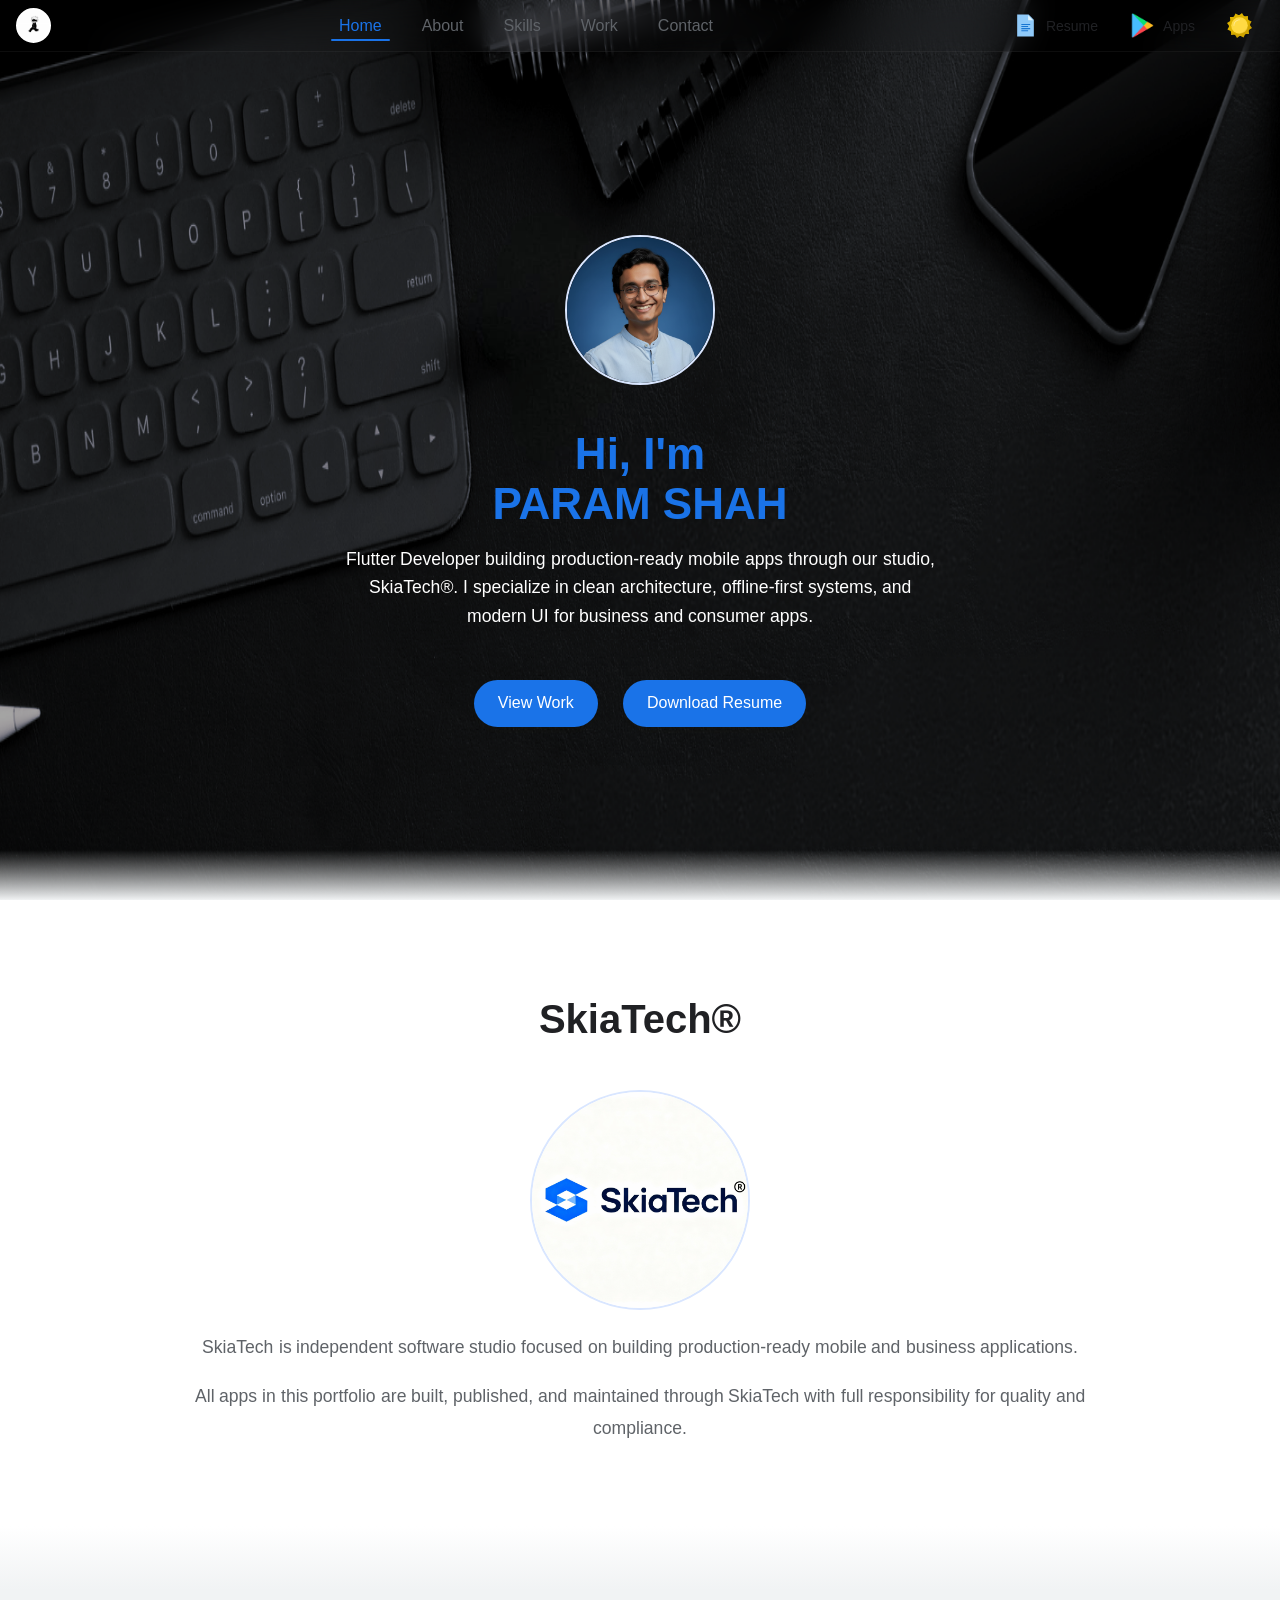
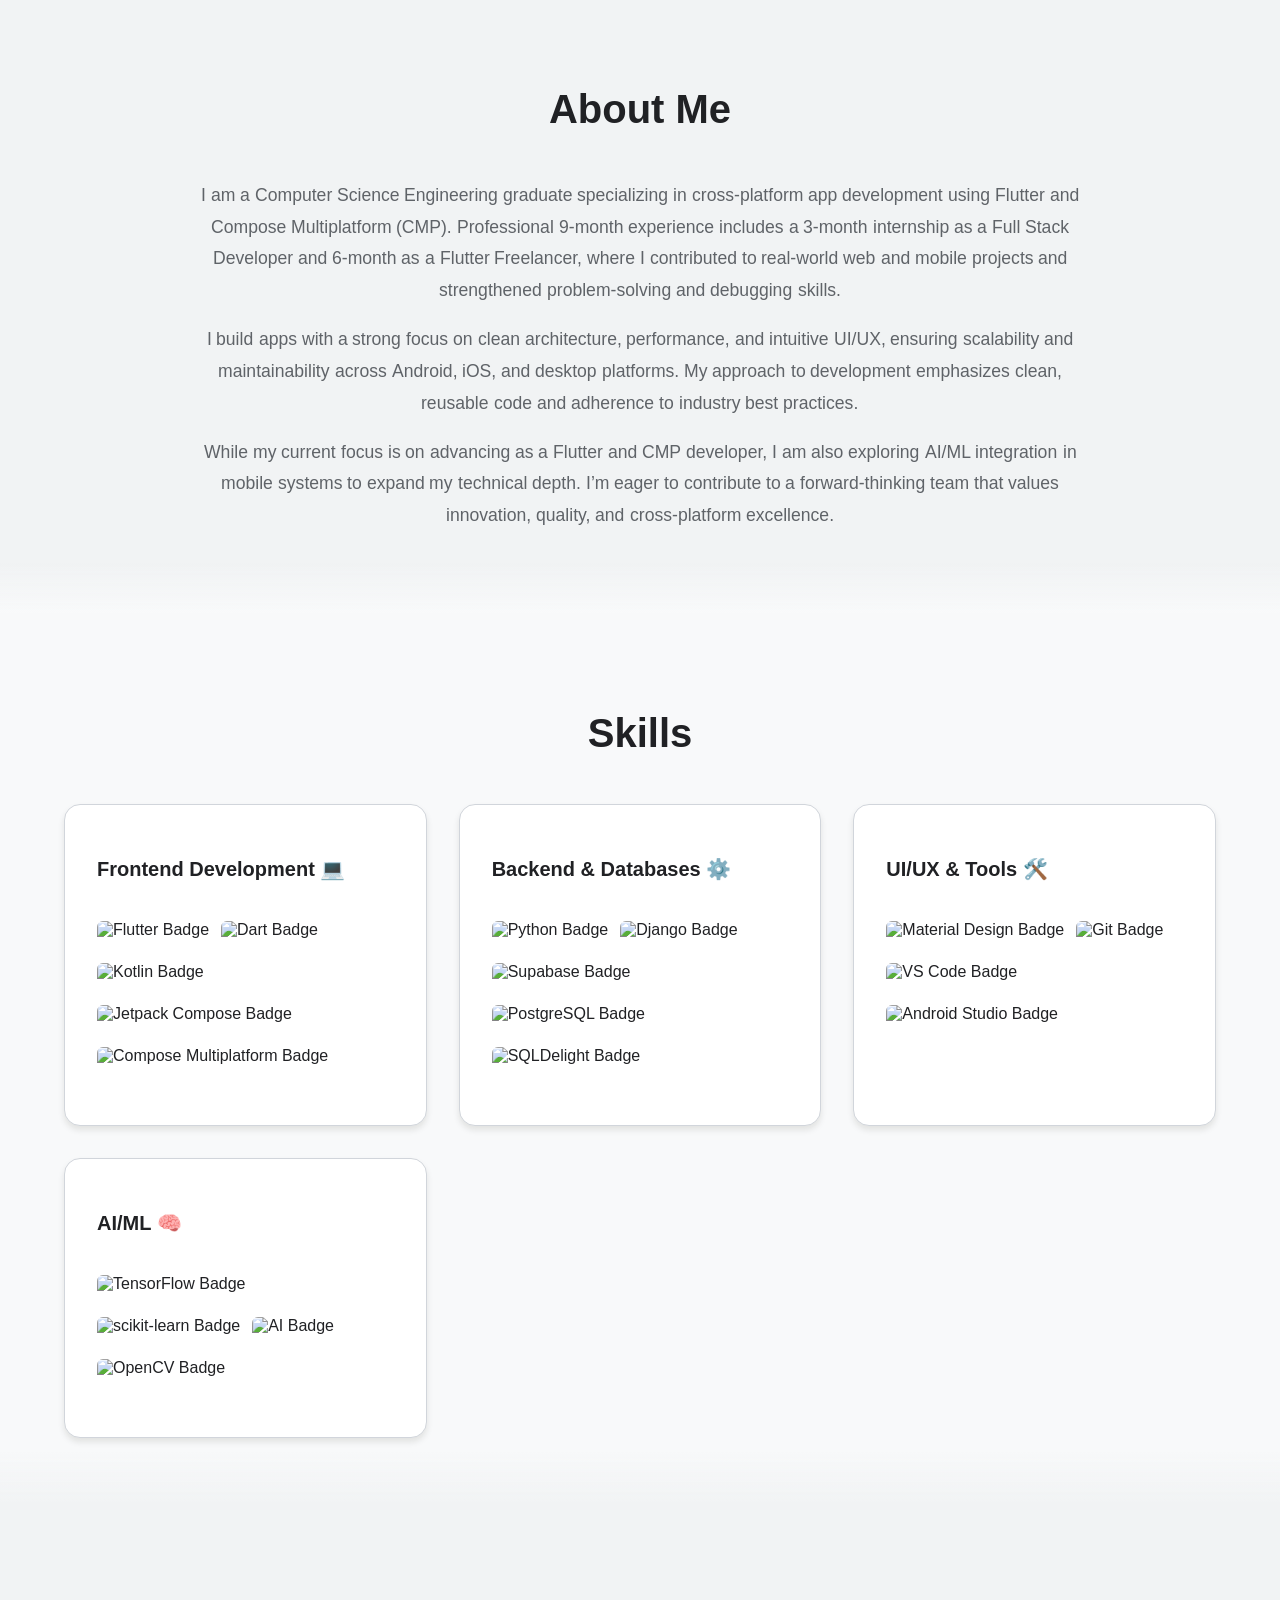
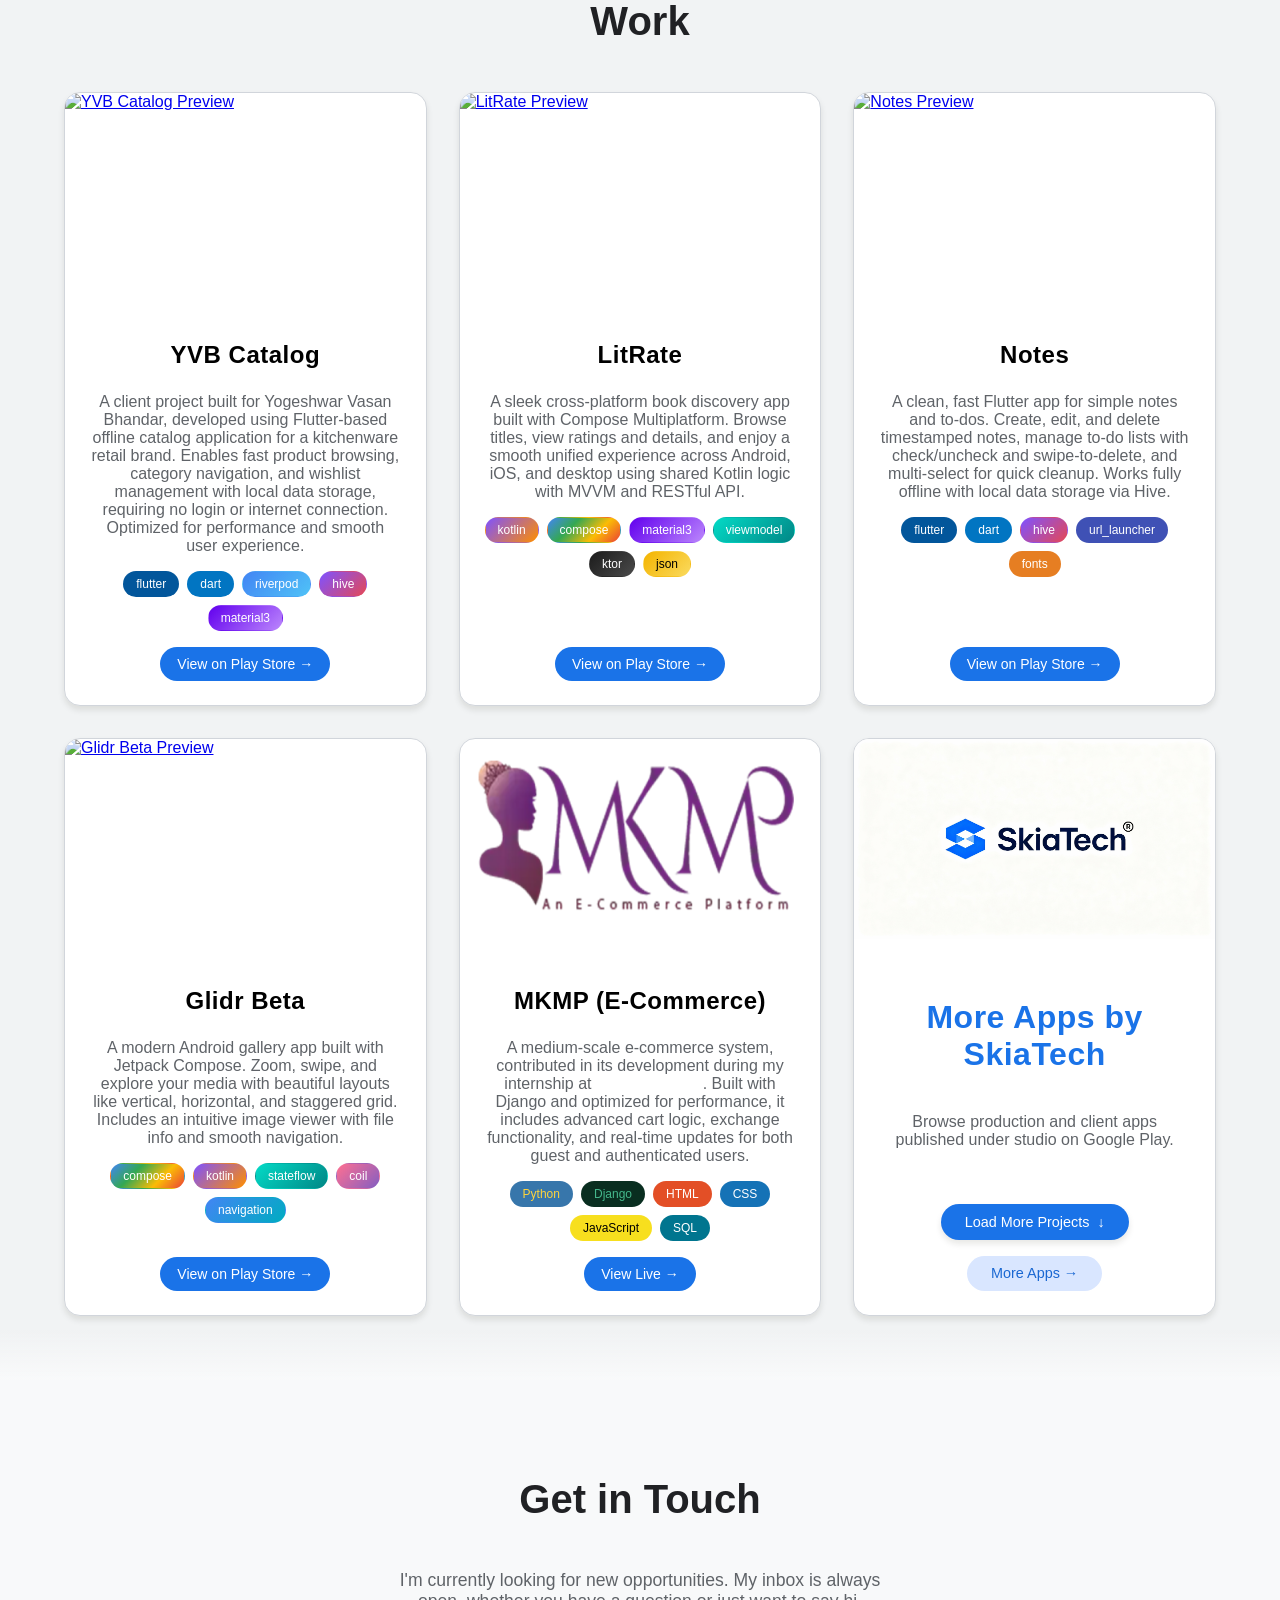
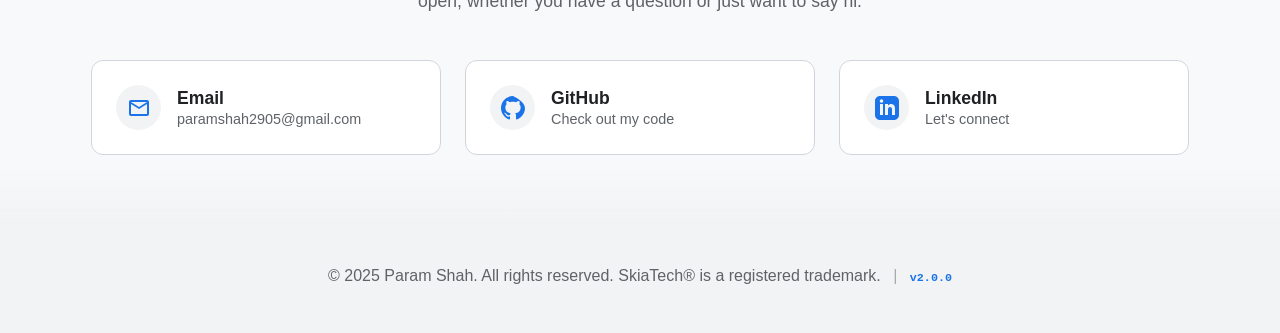
==== commit 4adc3628: "Design Update" ====
--- a/index.html
+++ b/index.html
@@ -9,8 +9,9 @@
 
     <meta property="og:type" content="website">
     <meta property="og:url" content="https://pdshah09.github.io/portfolio/">
-    <meta property="og:title" content="Param Shah - Flutter Developer">
-    <meta property="og:description" content="Building AI-powered platforms and advanced developer tooling.">
+    <meta name="description" content="Param Shah – Flutter Developer and founder of SkiaTech, building production-ready mobile apps.">
+    <meta property="og:title" content="Param Shah – Flutter Developer">
+    <meta property="og:description" content="Flutter developer building production-ready mobile apps at SkiaTech.">
     <meta property="og:image" content="assets/index.png">
 
     <link rel="icon" type="image/svg+xml" href="assets/portfolio.png">
@@ -121,7 +122,7 @@
 
         <nav class="desktop-nav">
             <a href="#home" class="nav-item active">Home</a>
-            <a href="#about" class="nav-item">About</a>
+            <a href="#studio" class="nav-item">About</a>
             <a href="#skills" class="nav-item">Skills</a>
             <a href="#portfolio" class="nav-item">Work</a>
             <a href="#contact" class="nav-item">Contact</a>
@@ -150,7 +151,7 @@
             <span class="icon"><svg xmlns="http://www.w3.org/2000/svg" height="24px" viewBox="0 0 24 24" width="24px" fill="currentColor"><path d="M0 0h24v24H0V0z" fill="none"/><path d="M10 20v-6h4v6h5v-8h3L12 3 2 12h3v8h5z"/></svg></span>
             <span class="label">Home</span>
         </a>
-        <a href="#about" class="nav-item" aria-label="Go to About section">
+        <a href="#studio" class="nav-item" aria-label="Go to About section">
             <span class="icon"><svg xmlns="http://www.w3.org/2000/svg" height="24px" viewBox="0 0 24 24" width="24px" fill="currentColor"><path d="M0 0h24v24H0V0z" fill="none"/><path d="M12 12c2.21 0 4-1.79 4-4s-1.79-4-4-4-4 1.79-4 4 1.79 4 4 4zm0 2c-2.67 0-8 1.34-8 4v2h16v-2c0-2.66-5.33-4-8-4z"/></svg></span>
             <span class="label">About</span>
         </a>
@@ -180,21 +181,45 @@
                     <!-- <span id="typewriter-text"></span><span class="cursor"></span> -->
                 </h1>
                 <p class="magnet-text">
-                    A Flutter developer with a passion for transforming ideas into beautiful, high-performance and AI Integrated cross-platform mobile applications. I focus on creating a seamless user experience through clean code and intuitive design.
+                    Flutter Developer building production-ready mobile apps through our studio, SkiaTech®. I specialize in clean architecture, offline-first systems, and modern UI for business and consumer apps.
                 </p>
-                <a href="#portfolio" class="extended-fab">View My Work</a>
-                <a href="assets/Param_Shah_Resume.pdf" download="Param_Shah_Resume.pdf" class="extended-fab" title="Download Resume" aria-label="Download my resume">
+                <a href="#portfolio" class="extended-fab">View Work</a>
+                <a href="assets/Param_Shah_Resume.pdf" download="Param_Shah_Resume.pdf" class="extended-fab" title="Download Resume" aria-label="Download resume">
                     Download Resume
                 </a>
             </div>
         </section>
+
+        
+
+    <section id="studio" class="studio">
+        <div class="container">
+            <h2>SkiaTech®</h2>
+            
+            <img src="assets/SkiaTech.png" alt="SkiaTech" loading="lazy">
+            
+            <div class="studio-content">
+                <div class="studio-text">
+                    <p class="magnet-text">
+                        SkiaTech is independent software studio focused on building production-ready mobile and business applications.
+                    </p>
+                    <p class="magnet-text">
+                        All apps in this portfolio are built, published, and maintained through SkiaTech with full responsibility for quality and compliance.
+                    </p>
+                </div>
+            </div>
+        </div>
+    </section>
+
+        <div class="section-seam"></div>
 
         <section id="about">
             <div class="container">
                 <h2>About Me</h2>
                 <div class="about-content">
                     <div class="about-text">
-                        <p class="magnet-text">I am a Computer Science Engineering graduate specializing in cross-platform app development using Flutter and Compose Multiplatform (CMP). My professional 9-month experience includes a 3-month internship as a Full Stack Developer and 6-month as a Flutter Freelancer, where I contributed to real-world web and mobile projects and strengthened my problem-solving and debugging skills.</p>
+
+                        <p class="magnet-text">I am a Computer Science Engineering graduate specializing in cross-platform app development using Flutter and Compose Multiplatform (CMP). Professional 9-month experience includes a 3-month internship as a Full Stack Developer and 6-month as a Flutter Freelancer, where I contributed to real-world web and mobile projects and strengthened problem-solving and debugging skills.</p>
 
                         <p class="magnet-text">I build apps with a strong focus on clean architecture, performance, and intuitive UI/UX, ensuring scalability and maintainability across Android, iOS, and desktop platforms. My approach to development emphasizes clean, reusable code and adherence to industry best practices.</p>
 
@@ -206,7 +231,7 @@
 
         <section id="skills">
             <div class="container">
-                <h2>My Skills</h2>
+                <h2>Skills</h2>
                 <div class="skills-grid">
                     <div class="skill-card">
                         <h3>Frontend Development 💻</h3>
@@ -329,7 +354,7 @@
 
         <section id="portfolio">
             <div class="container">
-                <h2>My Portfolio</h2>
+                <h2>Work</h2>
                 <div class="portfolio-grid" id="portfolio-grid">
 
                     <article class="portfolio-item portfolio-item-more" id="github-card">
@@ -340,8 +365,8 @@
                         </div>
 
                         <div class="portfolio-content">
-                            <h3>Explore More Projects</h3>
-                            <p>See the rest of my experiments and contributions on my GitHub profile.</p>
+                            <h3>More Apps by SkiaTech</h3>
+                            <p>Browse production and client apps published under studio on Google Play.</p>
 
                             <div class="card-actions" id="github-card-actions">
                                 <a href="https://play.google.com/store/apps/developer?id=SkiaTech" target="_blank" rel="noopener noreferrer" class="card-btn btn-github">
@@ -411,6 +436,7 @@
         <div class="container">
             <p>
                 &copy; 2025 Param Shah. All rights reserved. 
+SkiaTech® is a registered trademark.
                 <span style="opacity: 0.5; margin: 0 8px;">|</span> 
                 <a href="system/history.html" style="color: var(--md-primary); text-decoration: none; font-weight: bold; font-family: monospace; font-size: 0.9em;">v2.0.0</a>
             </p>
--- a/static/css/index-sections.css
+++ b/static/css/index-sections.css
@@ -83,7 +83,7 @@
     width: 150px;
     height: 150px;
     border-radius: 50%;
-    object-fit: cover;
+    object-fit: fill;
     border: 2px solid var(--md-primary-container);
     position: relative;
     z-index: 2;
@@ -164,7 +164,38 @@
     }
 }
 
-/* --- 2. ABOUT SECTION --- */
+/* --- 2. STUDIO SECTION --- */
+#studio {
+    background-color: var(--md-surface);
+    text-align: center;
+}
+
+.studio img{
+    width: 220px;
+    height: 220px;
+    border-radius: 50%;
+    object-fit: cover;
+    border: 2px solid var(--md-primary-container);
+    position: relative;
+    z-index: 2;
+    box-sizing: border-box;
+    transition: border-color 0.4s ease-in-out;
+}
+
+.studio-content {
+    text-align: center;
+    max-width: 900px;
+    margin: 0 auto;
+}
+
+.studio-text p {
+    font-size: 1.1rem;
+    line-height: 1.8;
+    color: var(--md-on-surface-variant);
+}
+
+
+/* --- 3. ABOUT SECTION --- */
 #about {
     background-color: var(--md-surface-variant);
 }
@@ -181,7 +212,16 @@
     color: var(--md-on-surface-variant);
 }
 
-/* --- 3. SKILLS SECTION --- */
+.section-seam {
+    height: 64px;
+    background: linear-gradient(
+        to bottom,
+        var(--md-surface),
+        var(--md-surface-variant)
+    );
+}
+
+/* --- 4. SKILLS SECTION --- */
 .skills-grid {
     display: grid;
     grid-template-columns: repeat(auto-fit, minmax(280px, 1fr));
@@ -260,7 +300,7 @@
     width: calc((100% - 8px) * var(--fill, 0.8));
 }
 
-/* --- 4. PORTFOLIO SECTION --- */
+/* --- 5. PORTFOLIO SECTION --- */
 #portfolio {
     background-color: var(--md-surface-variant);
 }
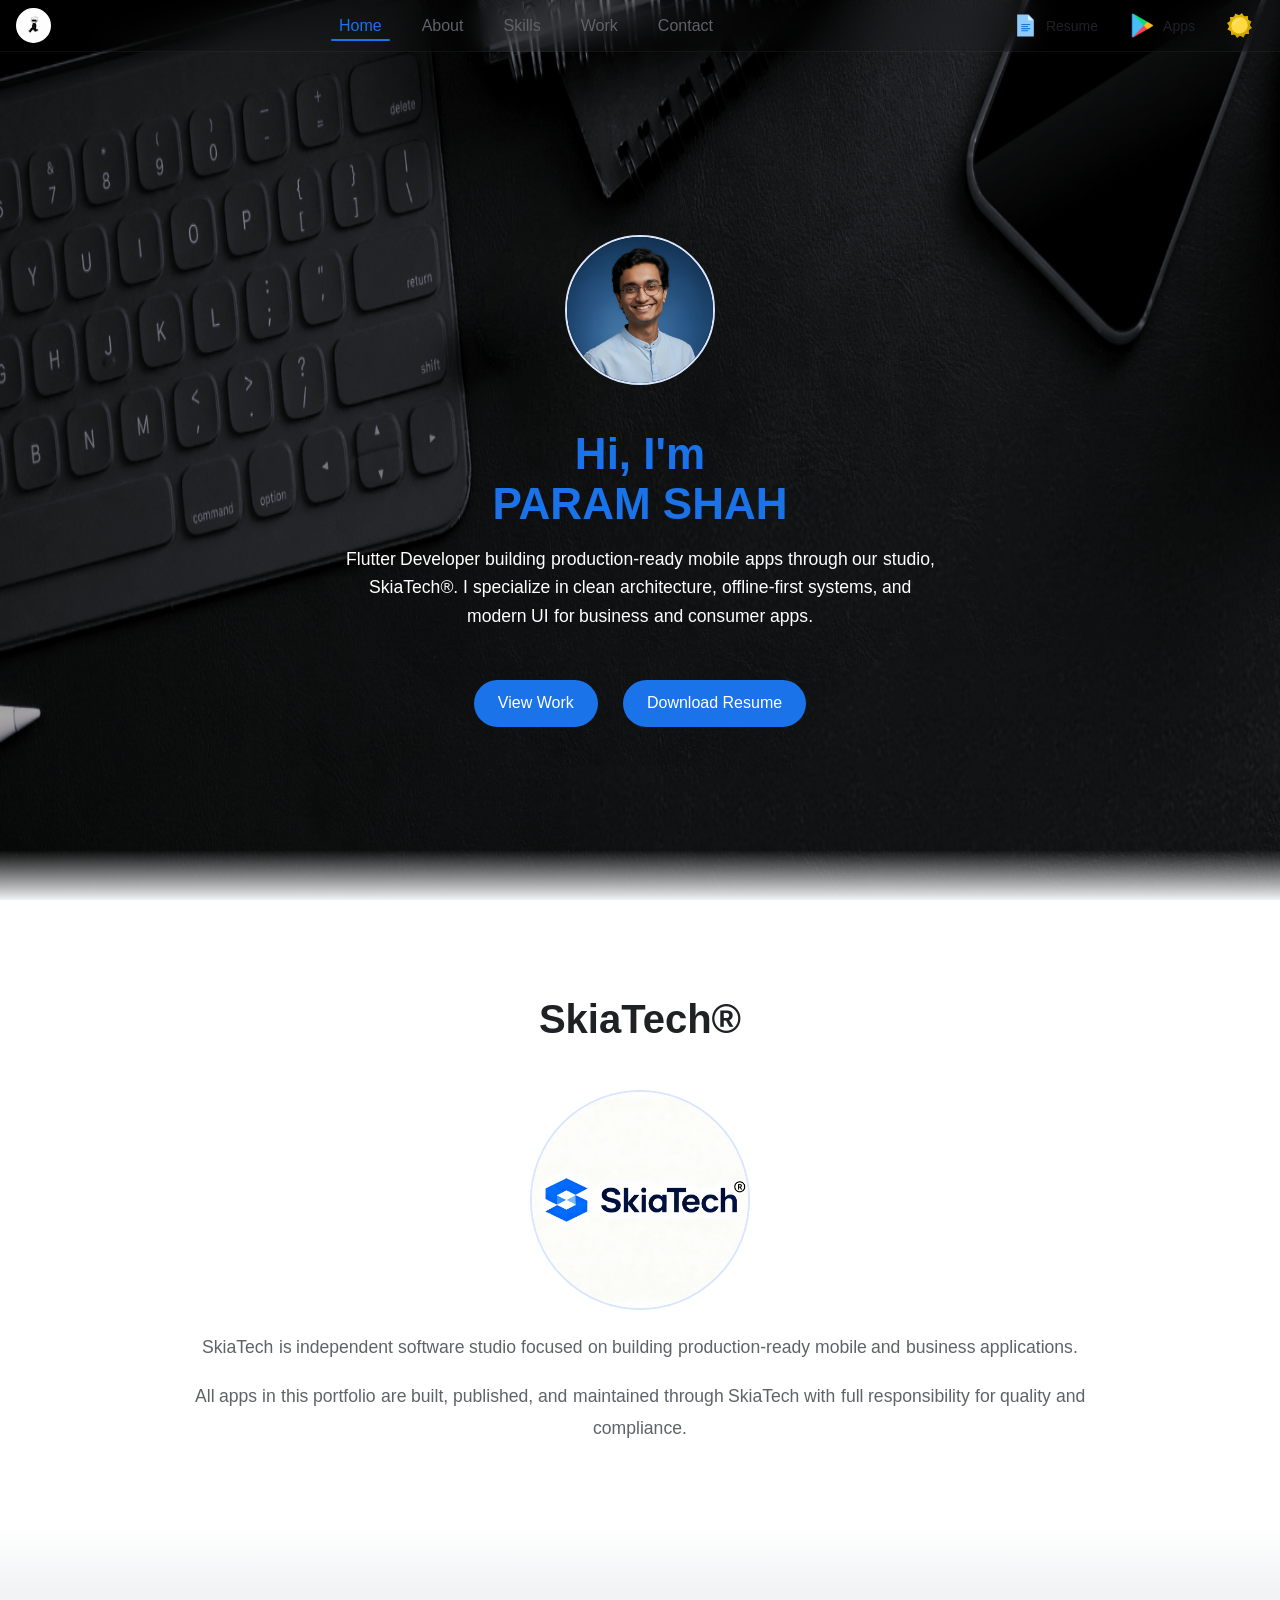
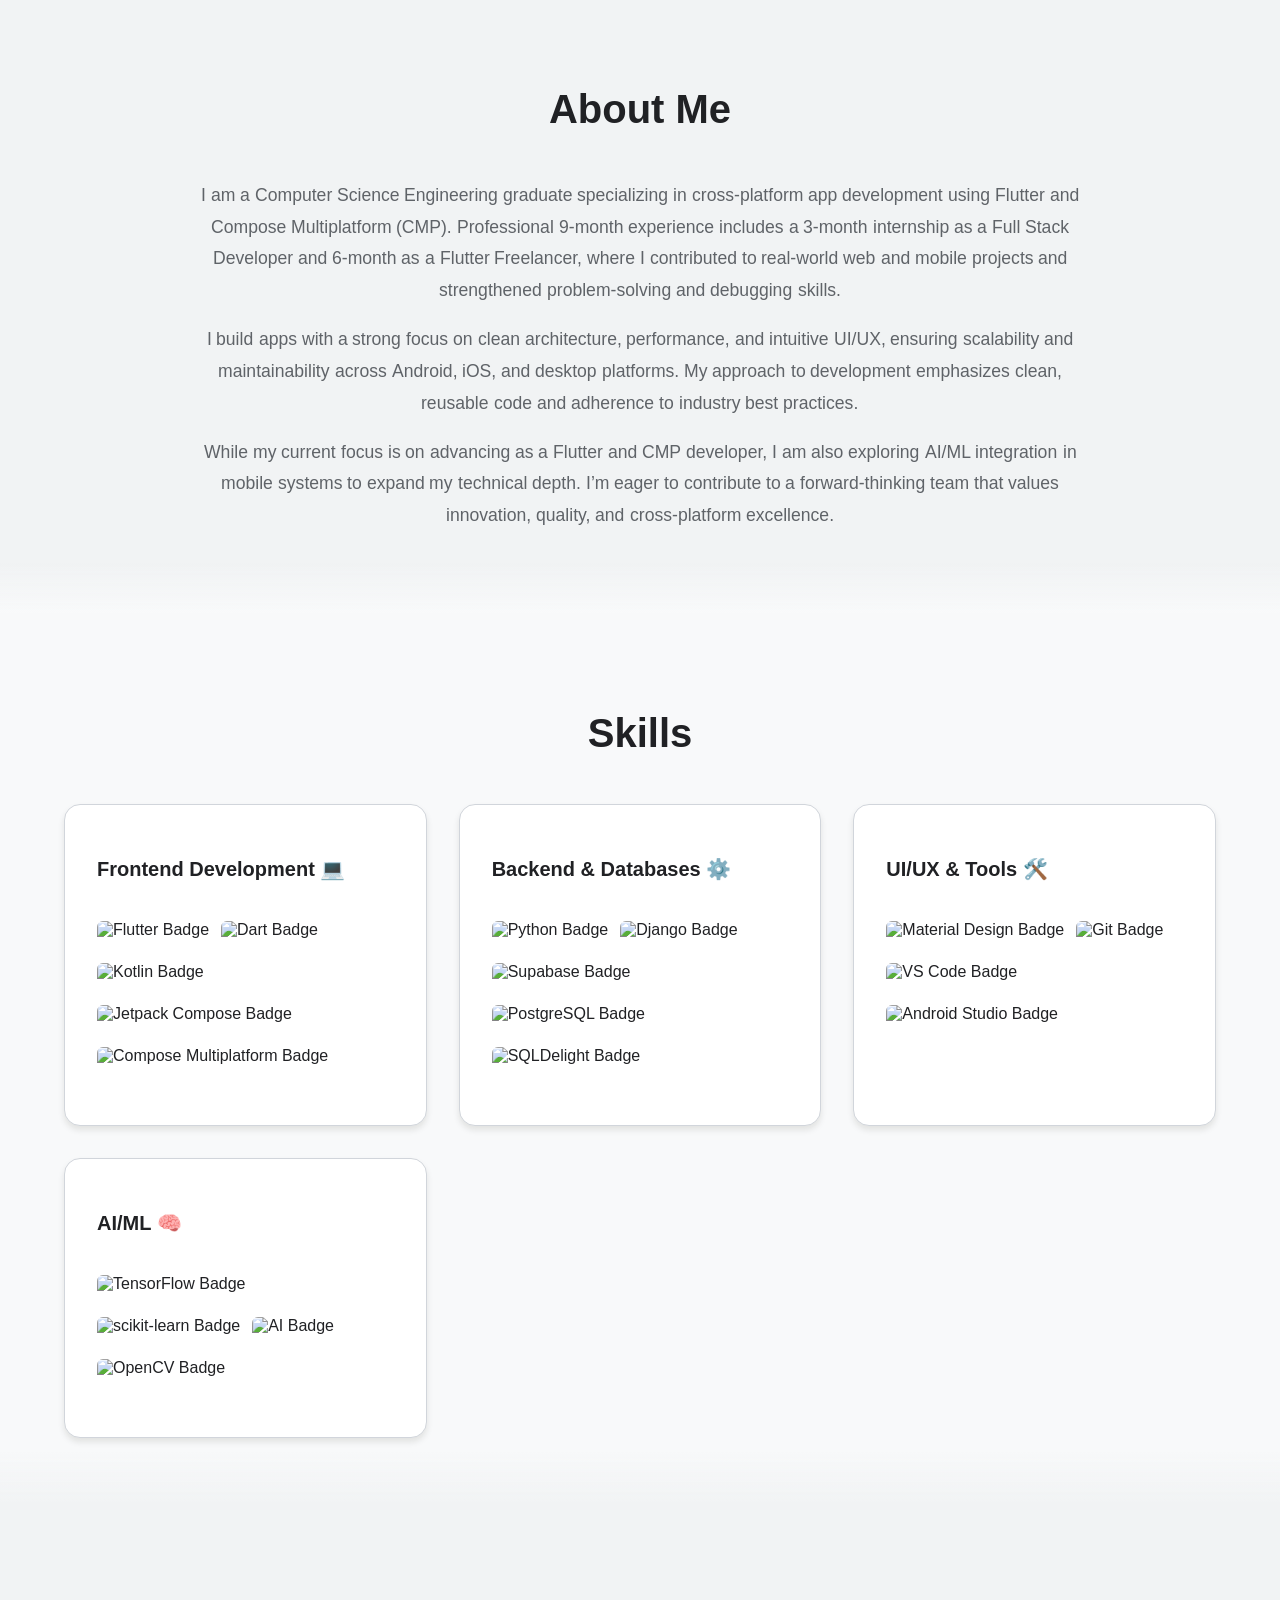
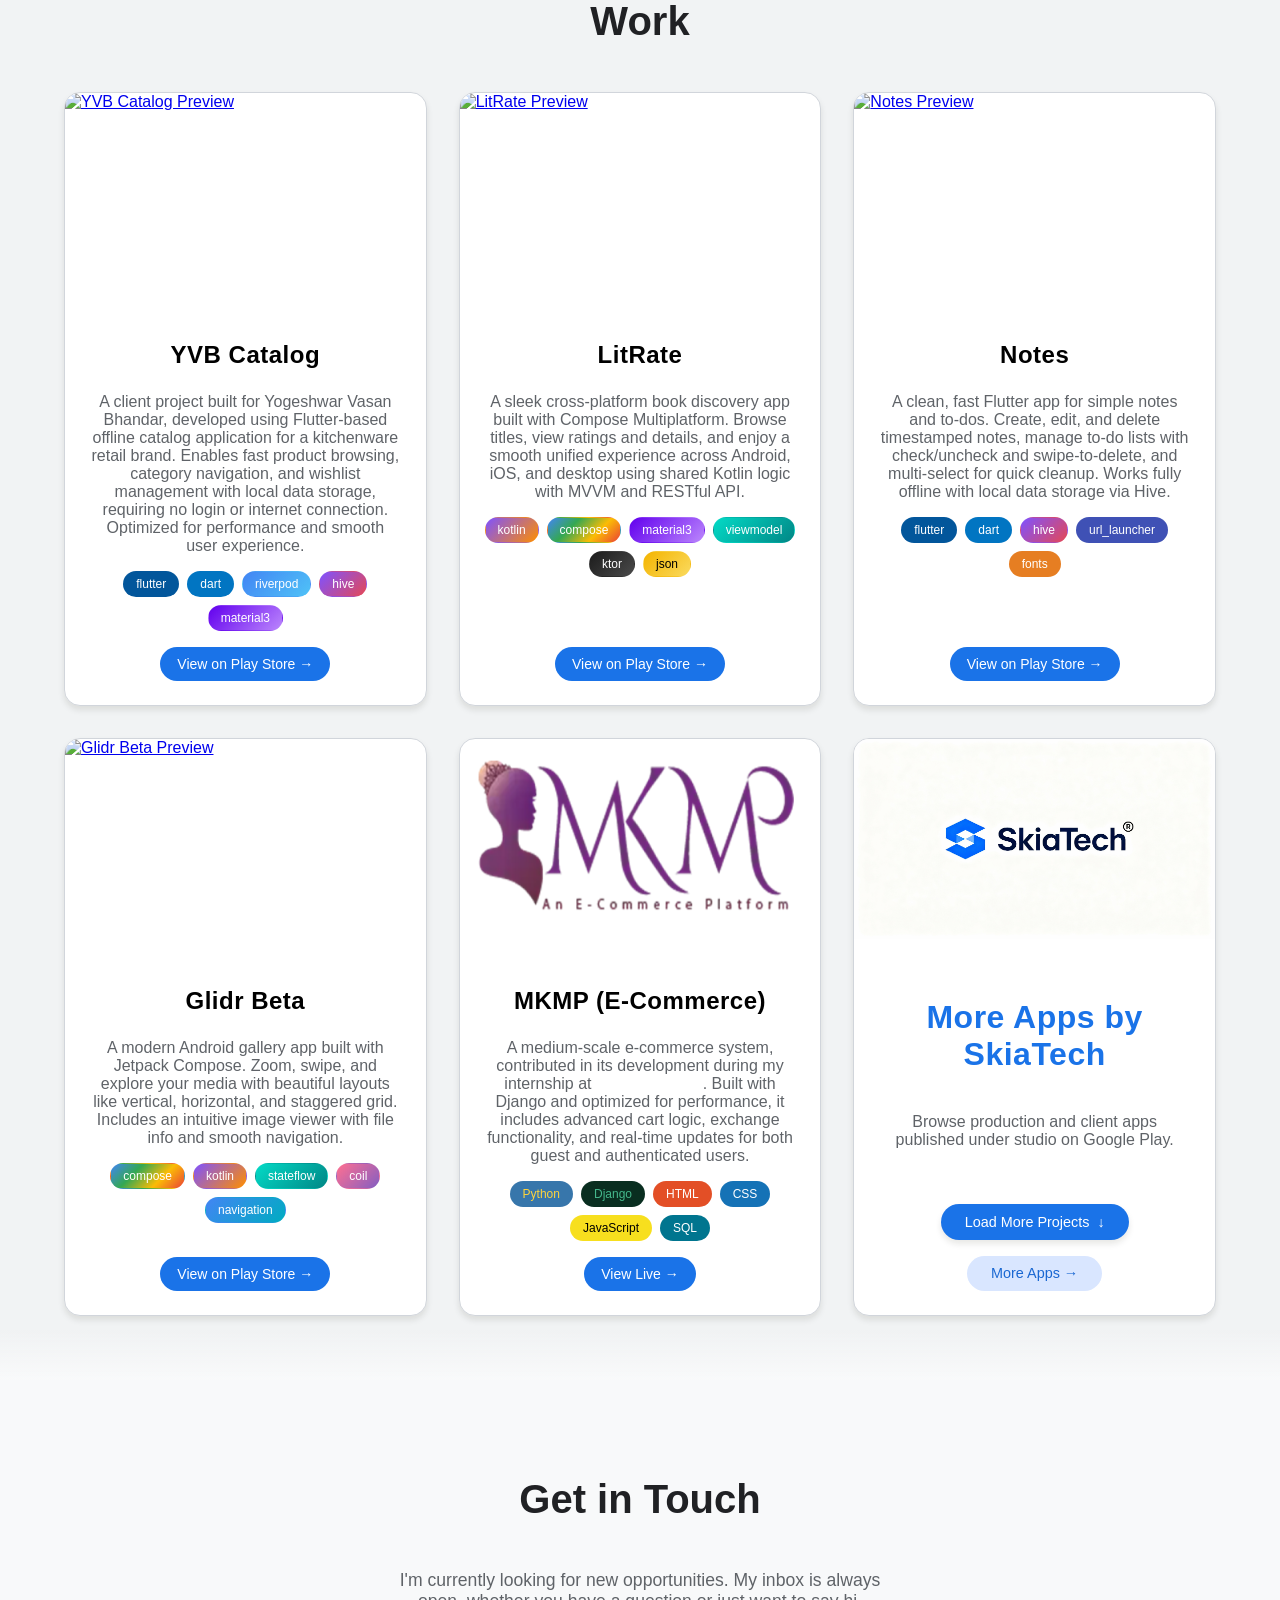
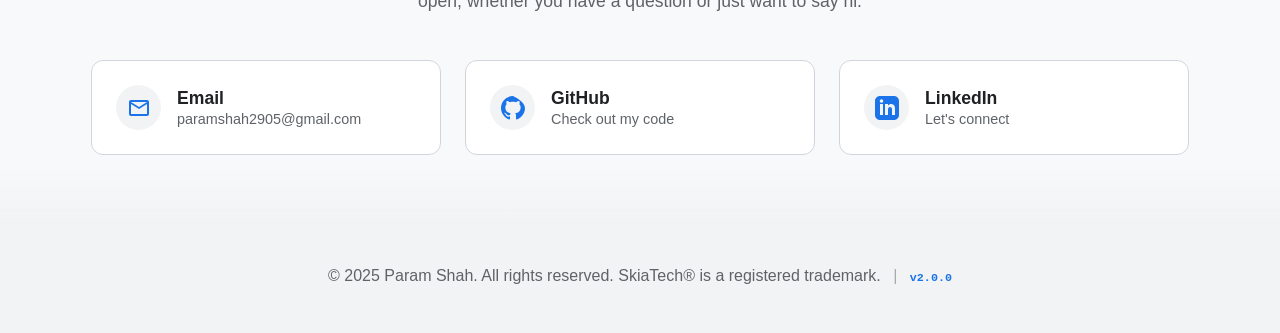
==== commit 0af72795: "Minor Design Support" ====
--- a/index.html
+++ b/index.html
@@ -9,7 +9,6 @@
 
     <meta property="og:type" content="website">
     <meta property="og:url" content="https://pdshah09.github.io/portfolio/">
-    <meta name="description" content="Param Shah – Flutter Developer and founder of SkiaTech, building production-ready mobile apps.">
     <meta property="og:title" content="Param Shah – Flutter Developer">
     <meta property="og:description" content="Flutter developer building production-ready mobile apps at SkiaTech.">
     <meta property="og:image" content="assets/index.png">
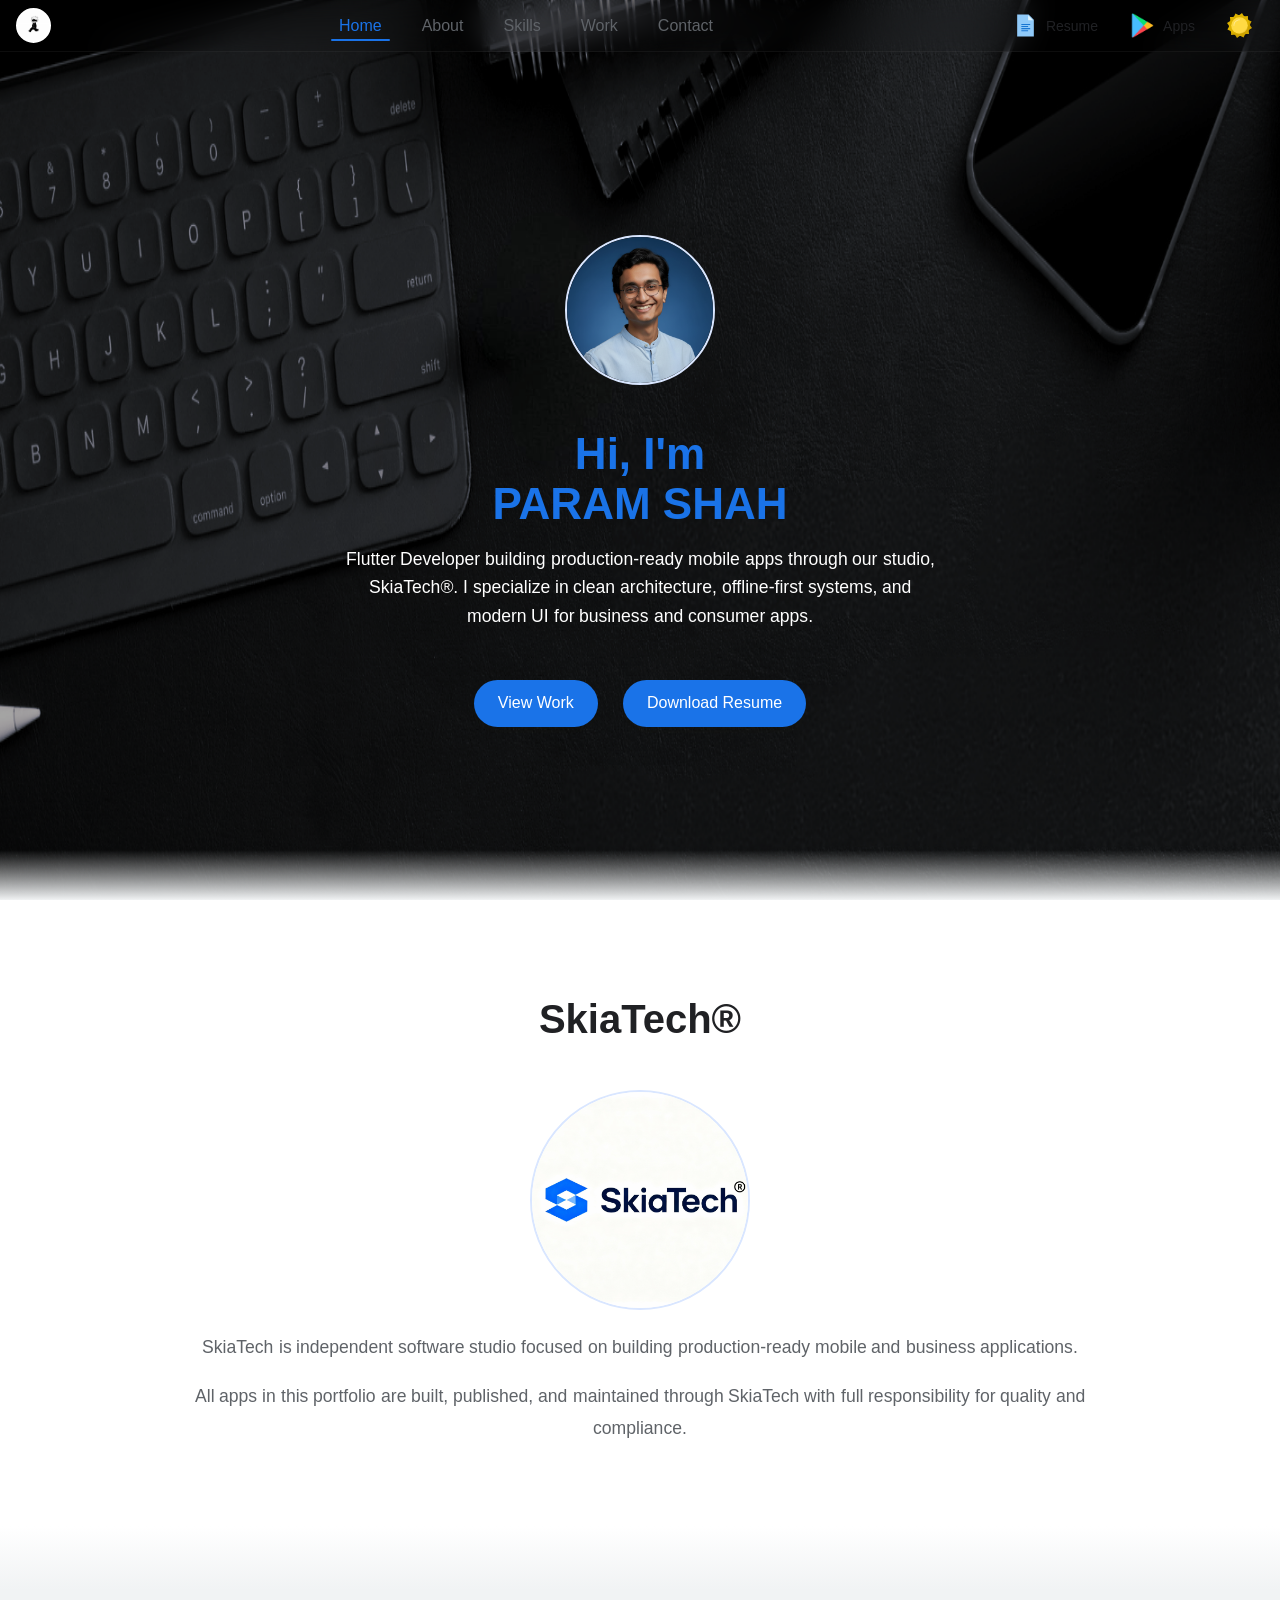
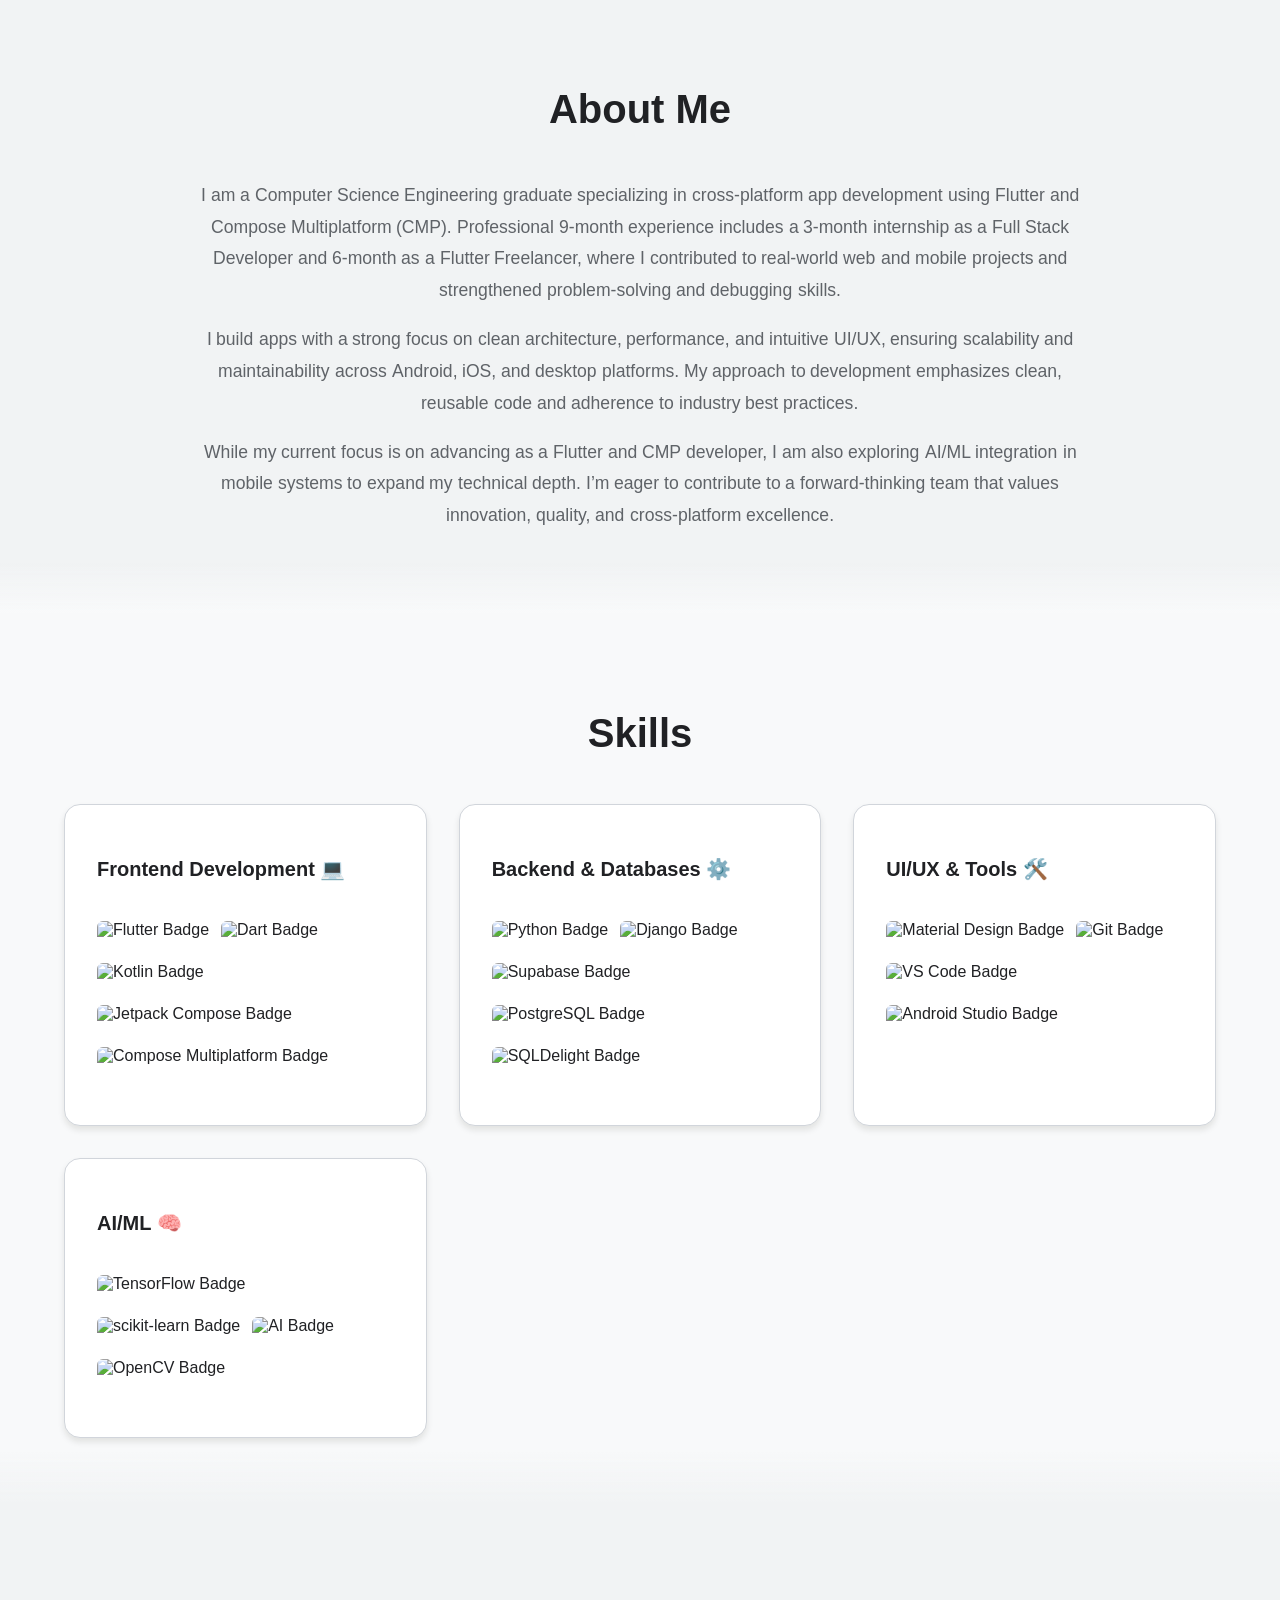
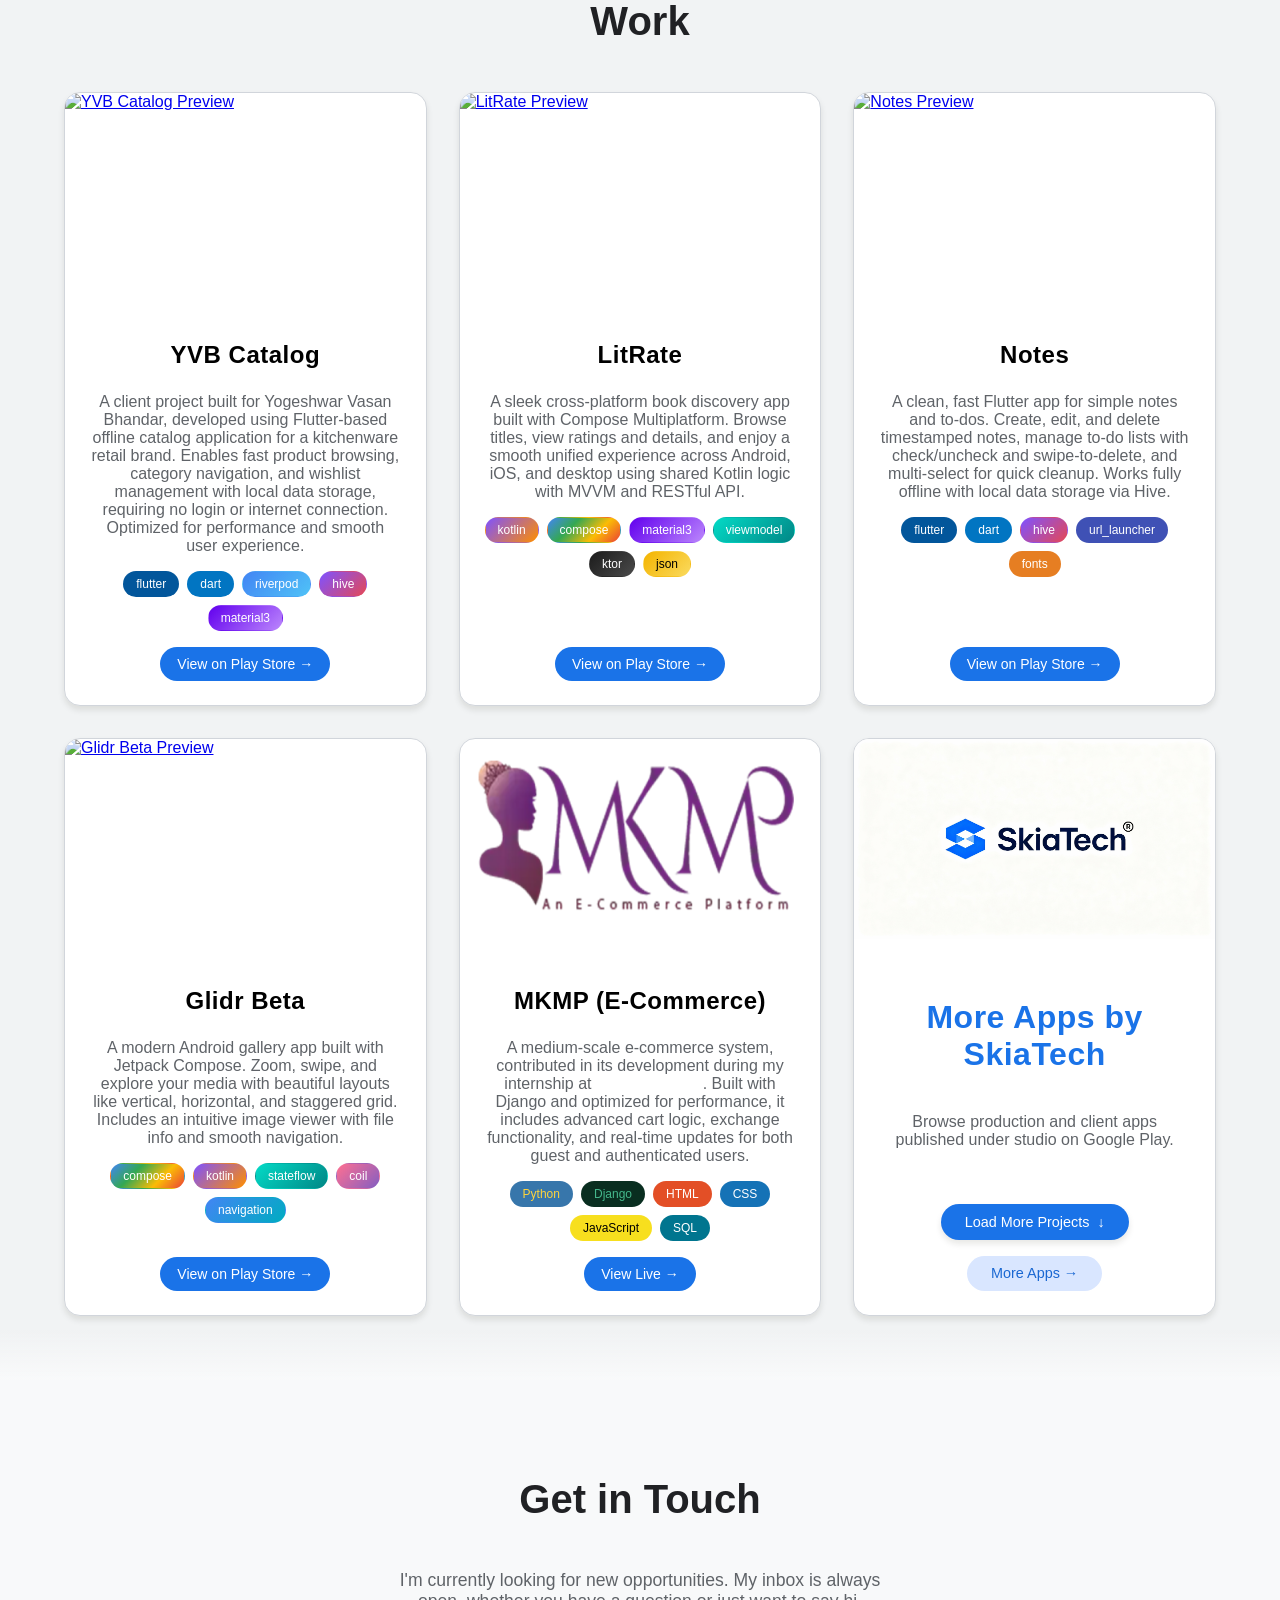
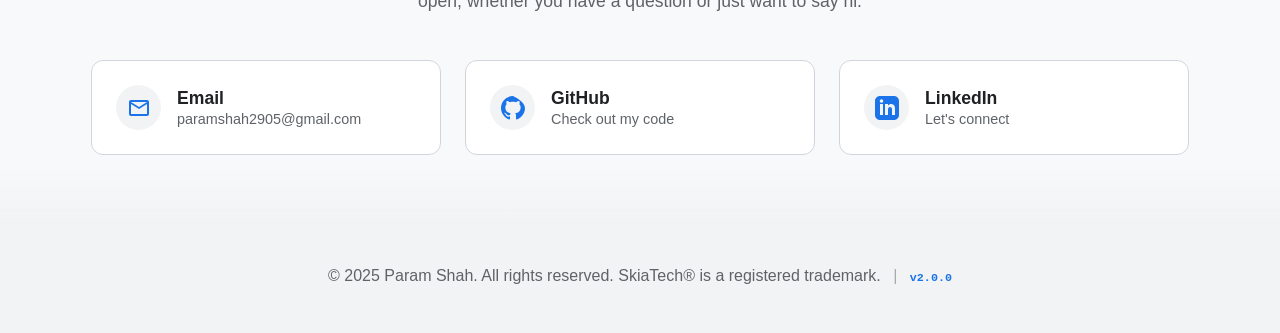
==== commit 115d24ca: "Meta Verify" ====
--- a/index.html
+++ b/index.html
@@ -7,6 +7,7 @@
     <title>Portfolio | Flutter Developer</title>
     <meta name="description" content="Portfolio of Param Shah - Flutter Developer">
 
+    <meta name="google-site-verification" content="kQ2Yqe3CAqalKkbuvmAaB0mujCrB_1hUH__vpyov75I" />
     <meta property="og:type" content="website">
     <meta property="og:url" content="https://pdshah09.github.io/portfolio/">
     <meta property="og:title" content="Param Shah – Flutter Developer">
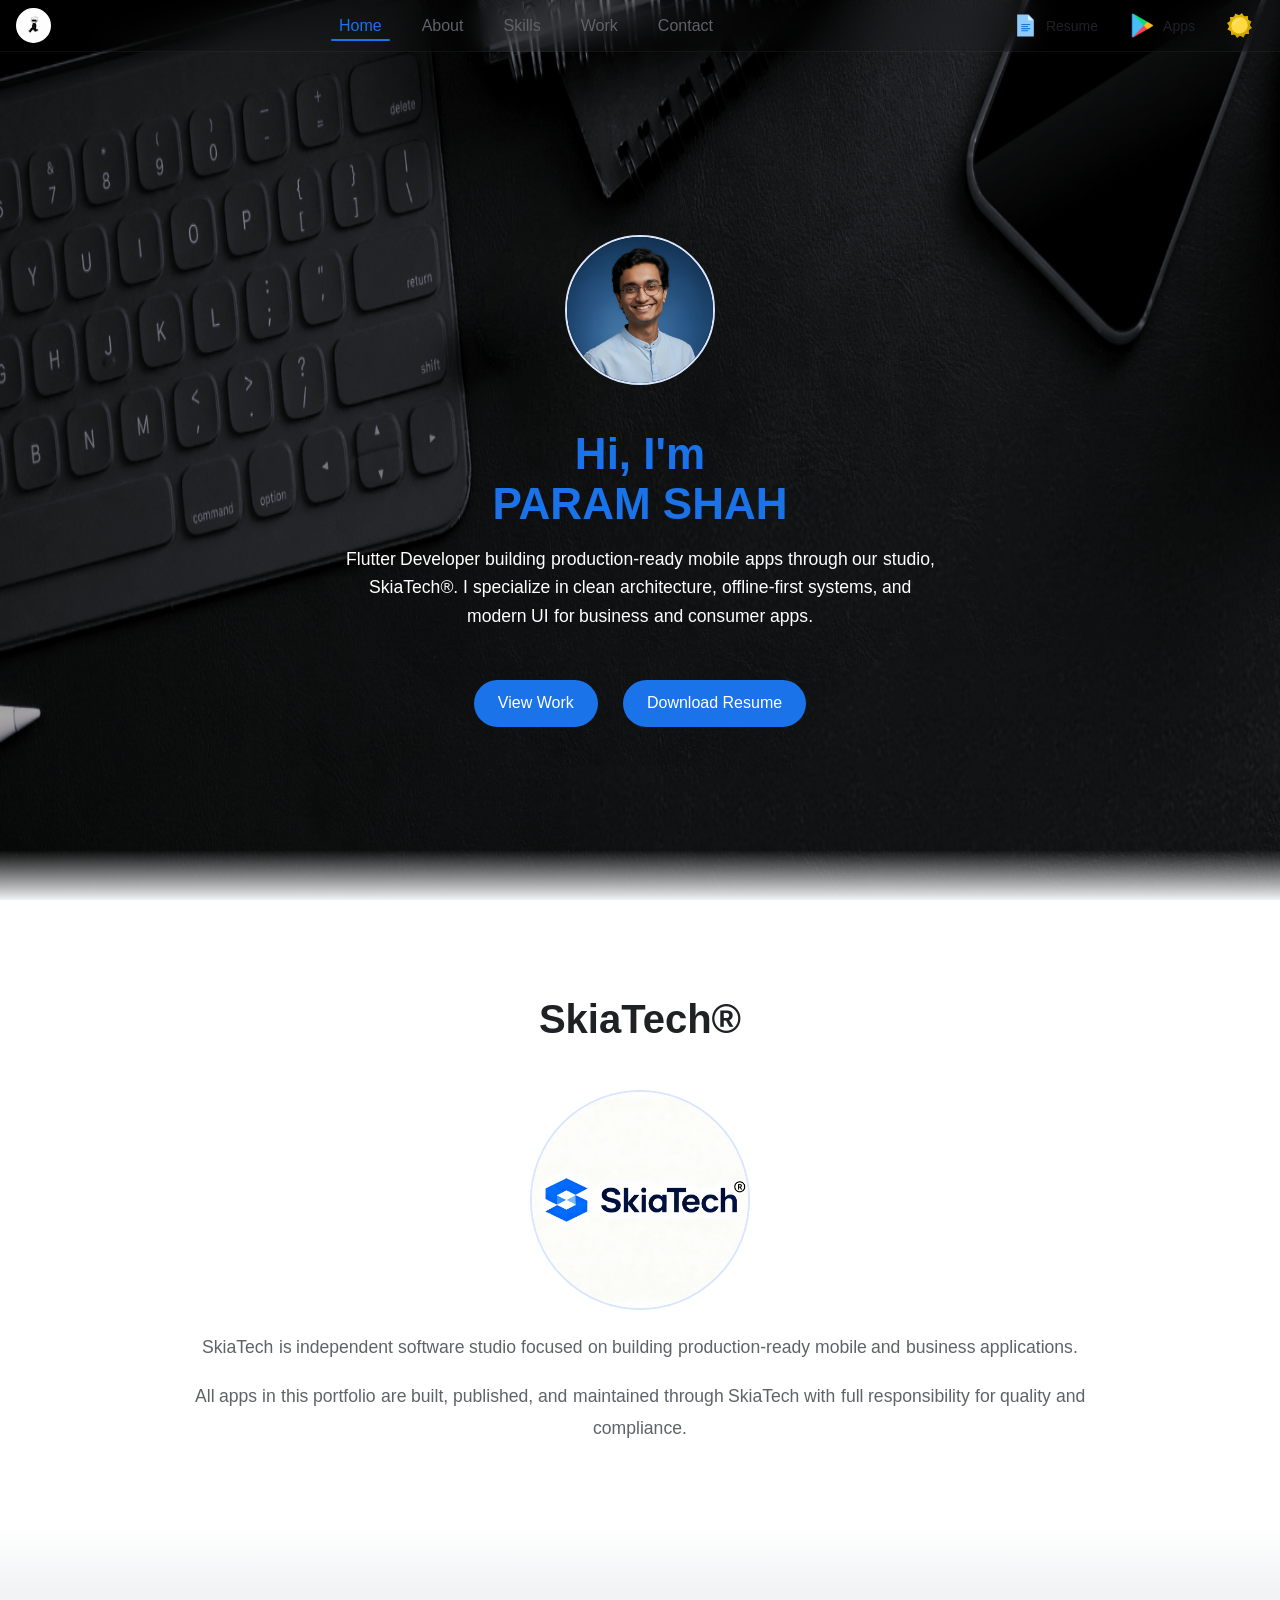
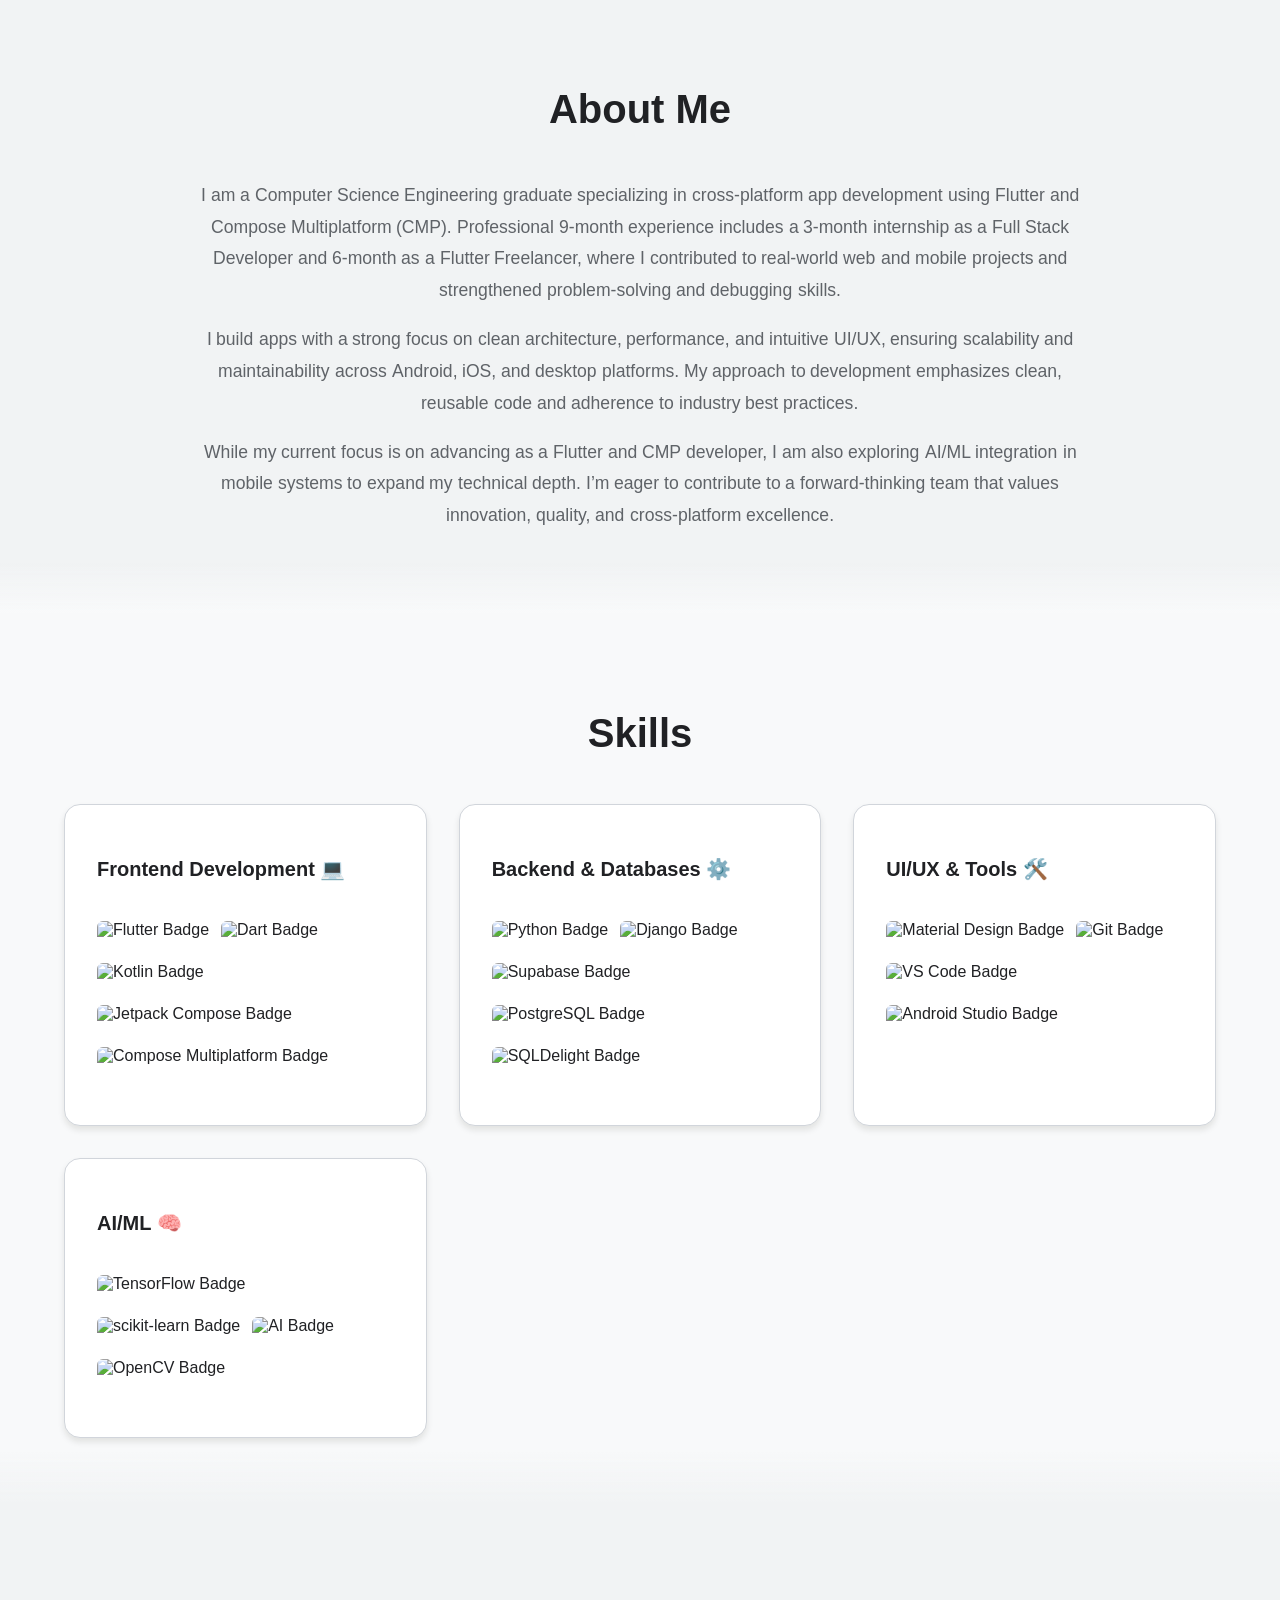
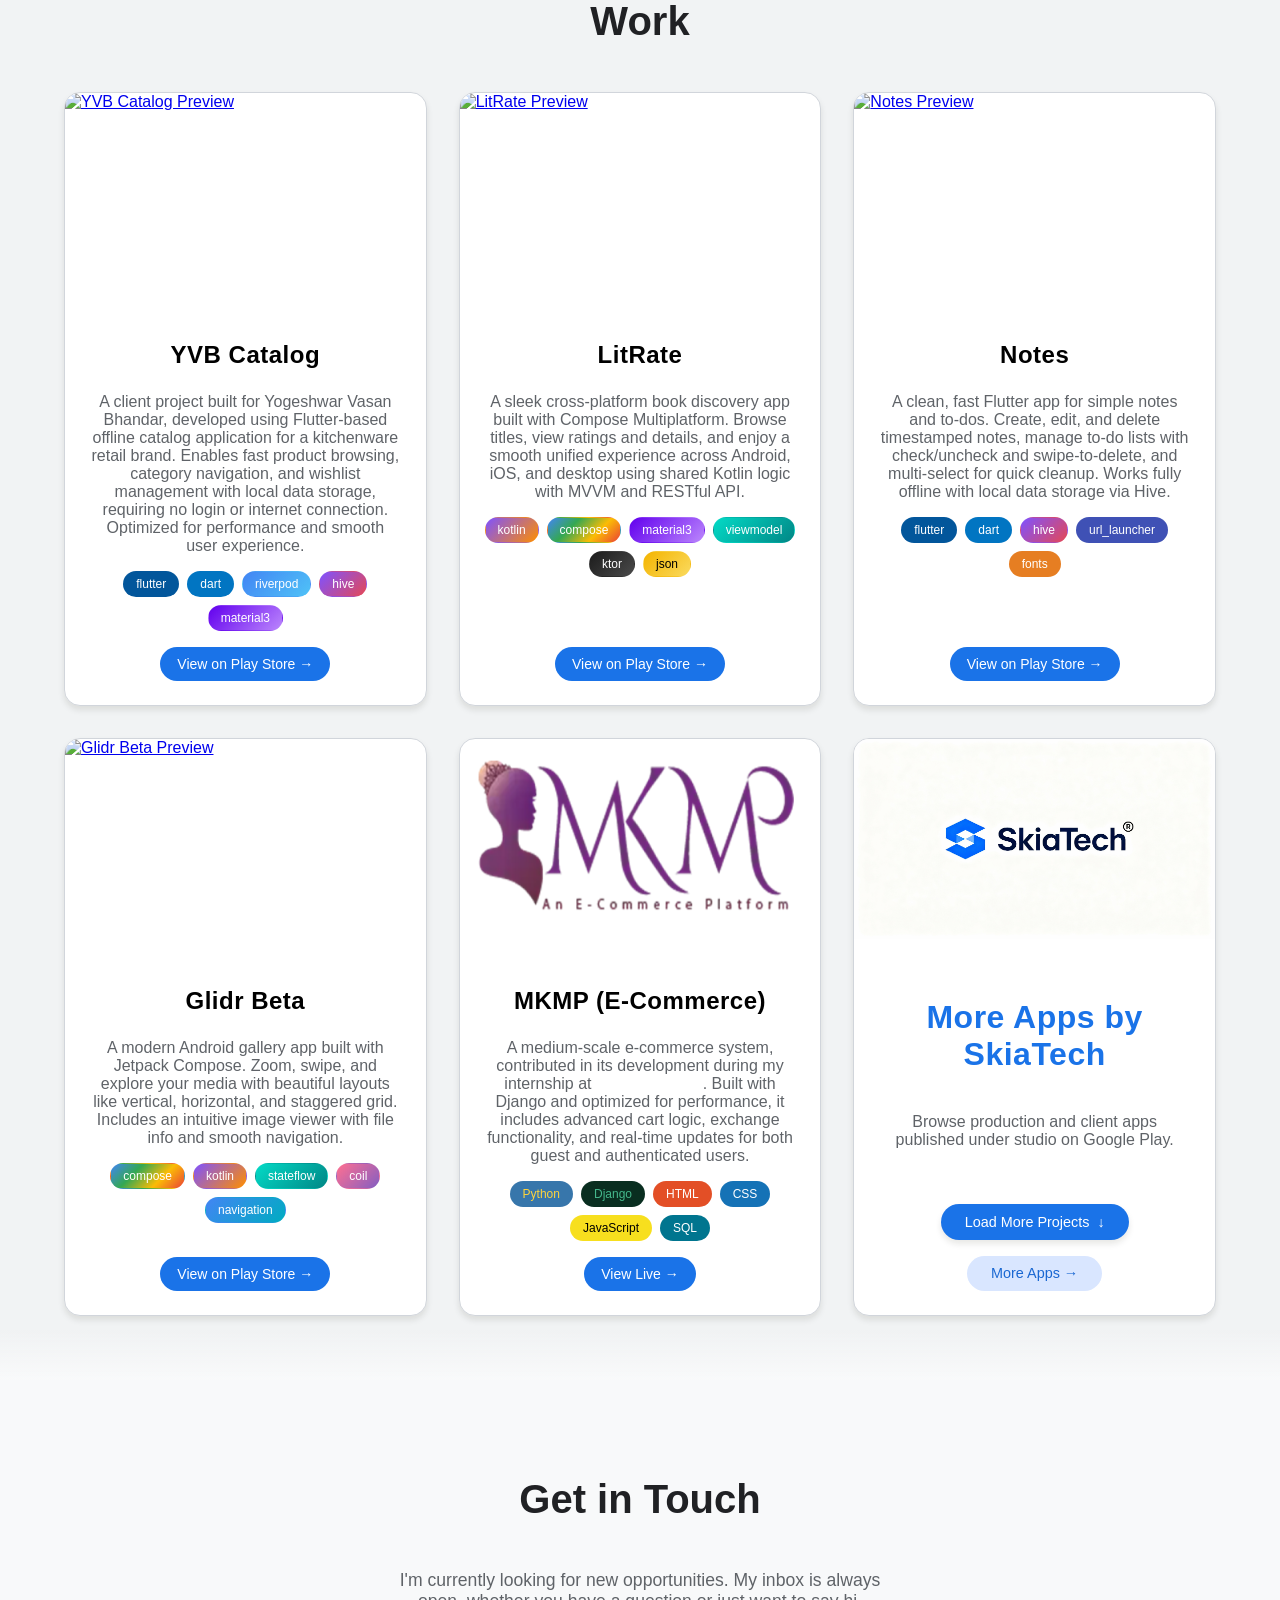
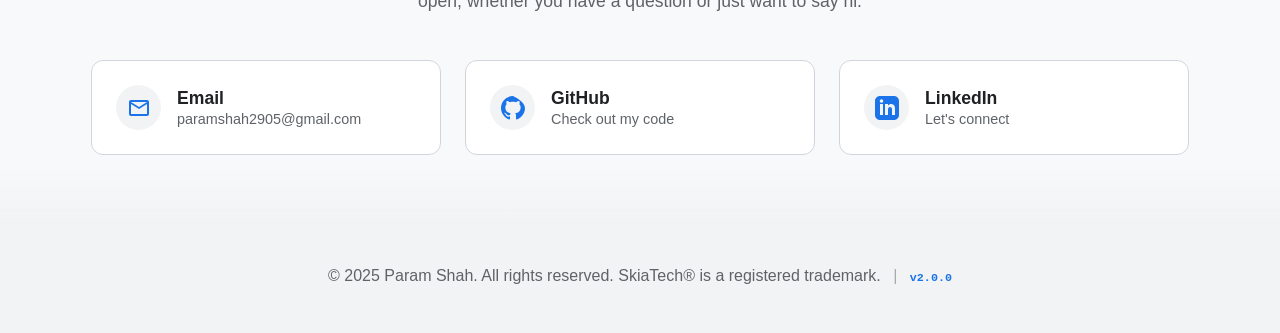
==== commit 674ef9da: "Stabilzie Links" ====
--- a/index.html
+++ b/index.html
@@ -134,7 +134,7 @@
                 <span class="icon-label">Resume</span>
             </a>
 
-            <a href="https://play.google.com/store/apps/developer?id=SkiaTech" class="icon-button" title="Apps" aria-label="Go To Apps" target="_blank" rel="noopener noreferrer">
+            <a href="https://play.google.com/store/apps/developer?id=SKIATECH" class="icon-button" title="Apps" aria-label="Go To Apps" target="_blank" rel="noopener noreferrer">
                 <img src="assets/app.png" alt="Apps" width="25" height="25">
                     <span class="icon-label">Apps</span>
             </a>
@@ -359,7 +359,7 @@
 
                     <article class="portfolio-item portfolio-item-more" id="github-card">
                         <div class="portfolio-image-container">
-                            <a href="https://play.google.com/store/apps/developer?id=SkiaTech" target="_blank" rel="noopener noreferrer" class="portfolio-link">
+                            <a href="https://play.google.com/store/apps/developer?id=SKIATECH" target="_blank" rel="noopener noreferrer" class="portfolio-link">
                                         <img src="assets/SkiaTech.png" alt="More Projects on Google Play" loading="lazy">
                             </a>
                         </div>
@@ -369,7 +369,7 @@
                             <p>Browse production and client apps published under studio on Google Play.</p>
 
                             <div class="card-actions" id="github-card-actions">
-                                <a href="https://play.google.com/store/apps/developer?id=SkiaTech" target="_blank" rel="noopener noreferrer" class="card-btn btn-github">
+                                <a href="https://play.google.com/store/apps/developer?id=SKIATECH" target="_blank" rel="noopener noreferrer" class="card-btn btn-github">
                                     More Apps &rarr;
                                 </a>
                             </div>                                
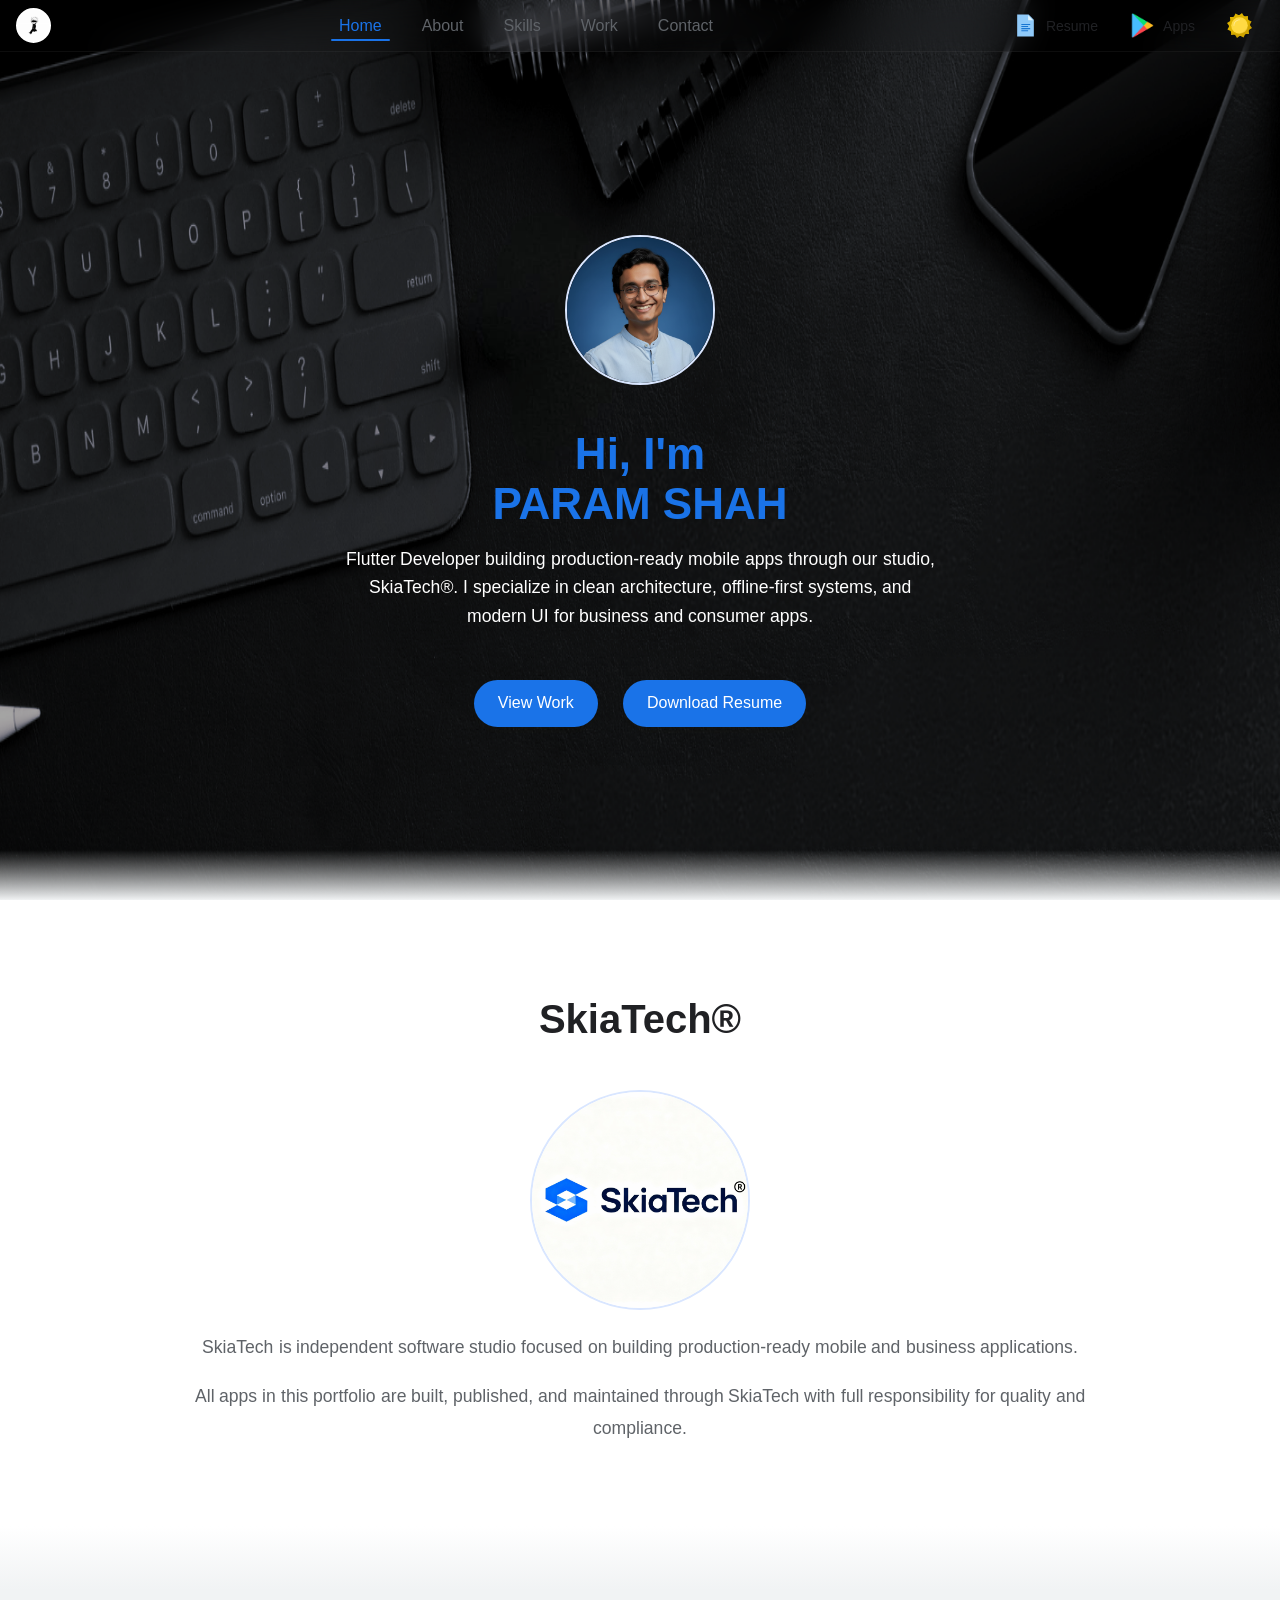
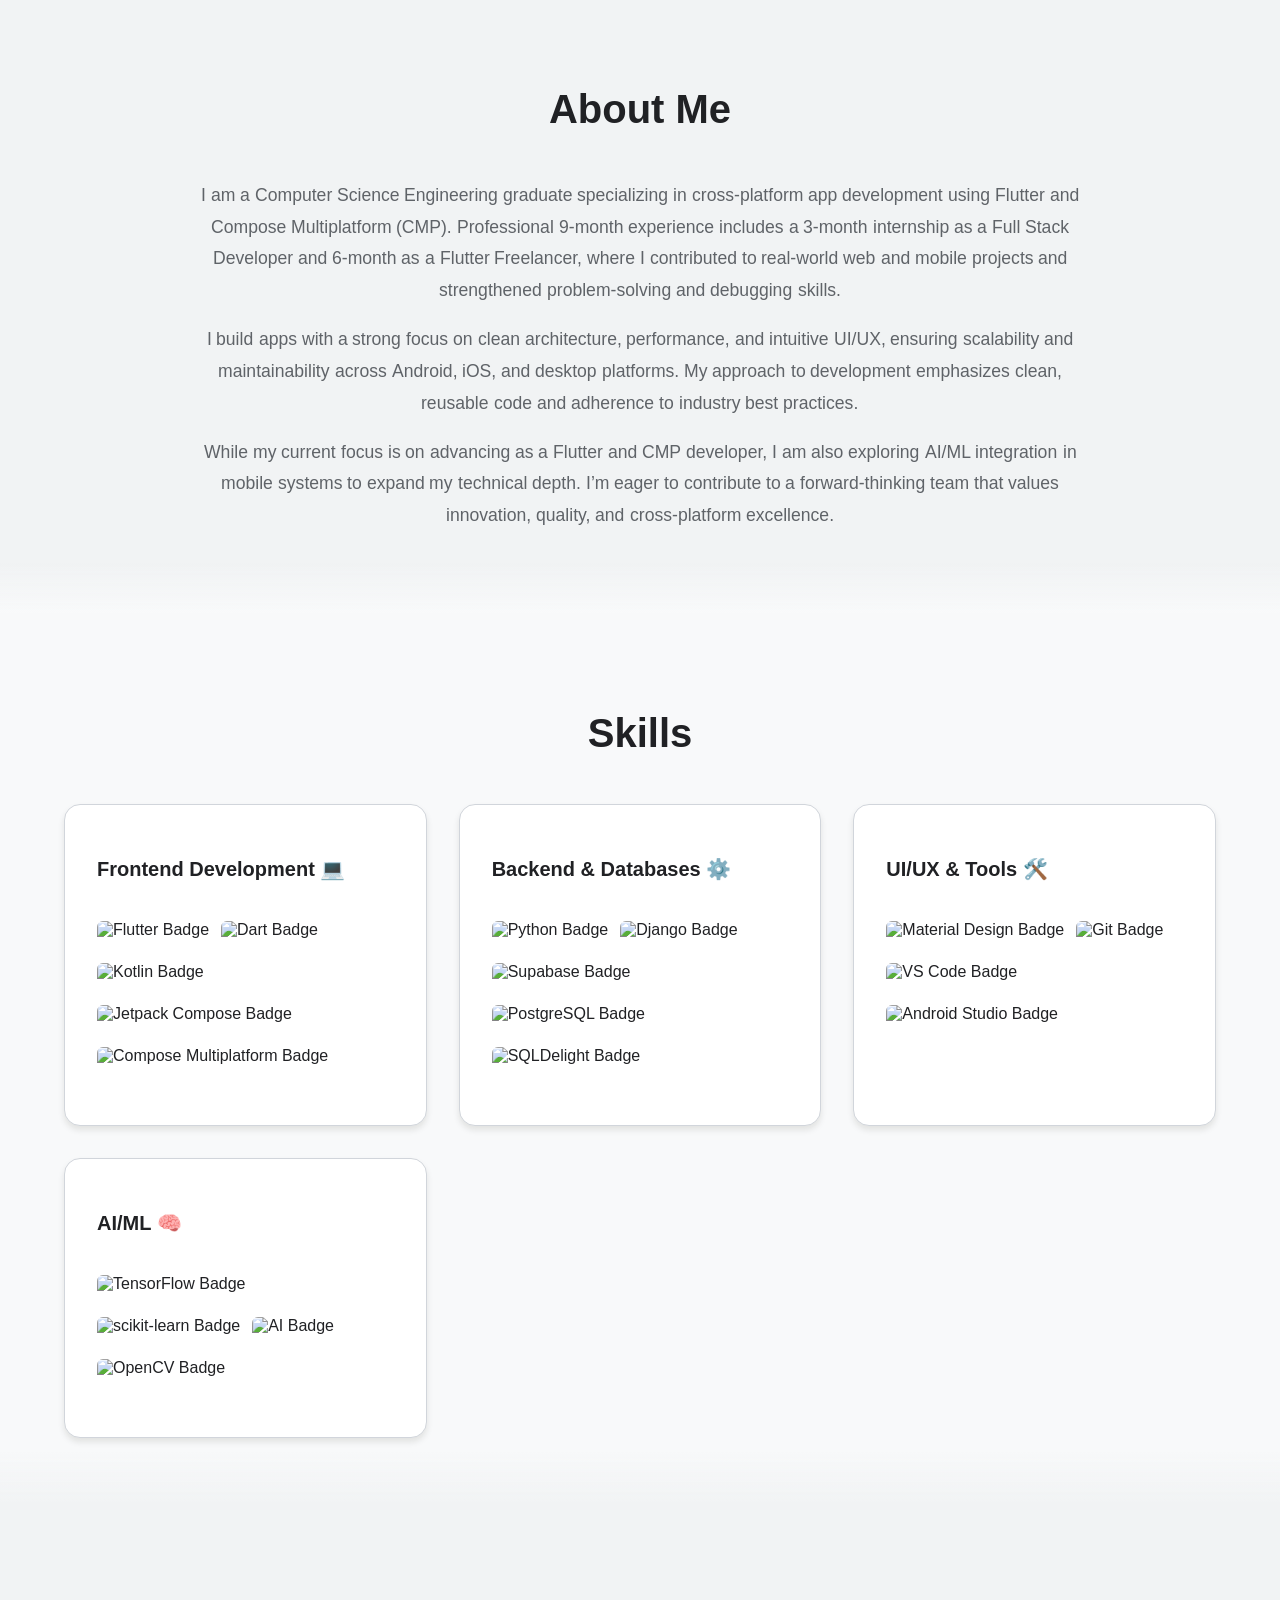
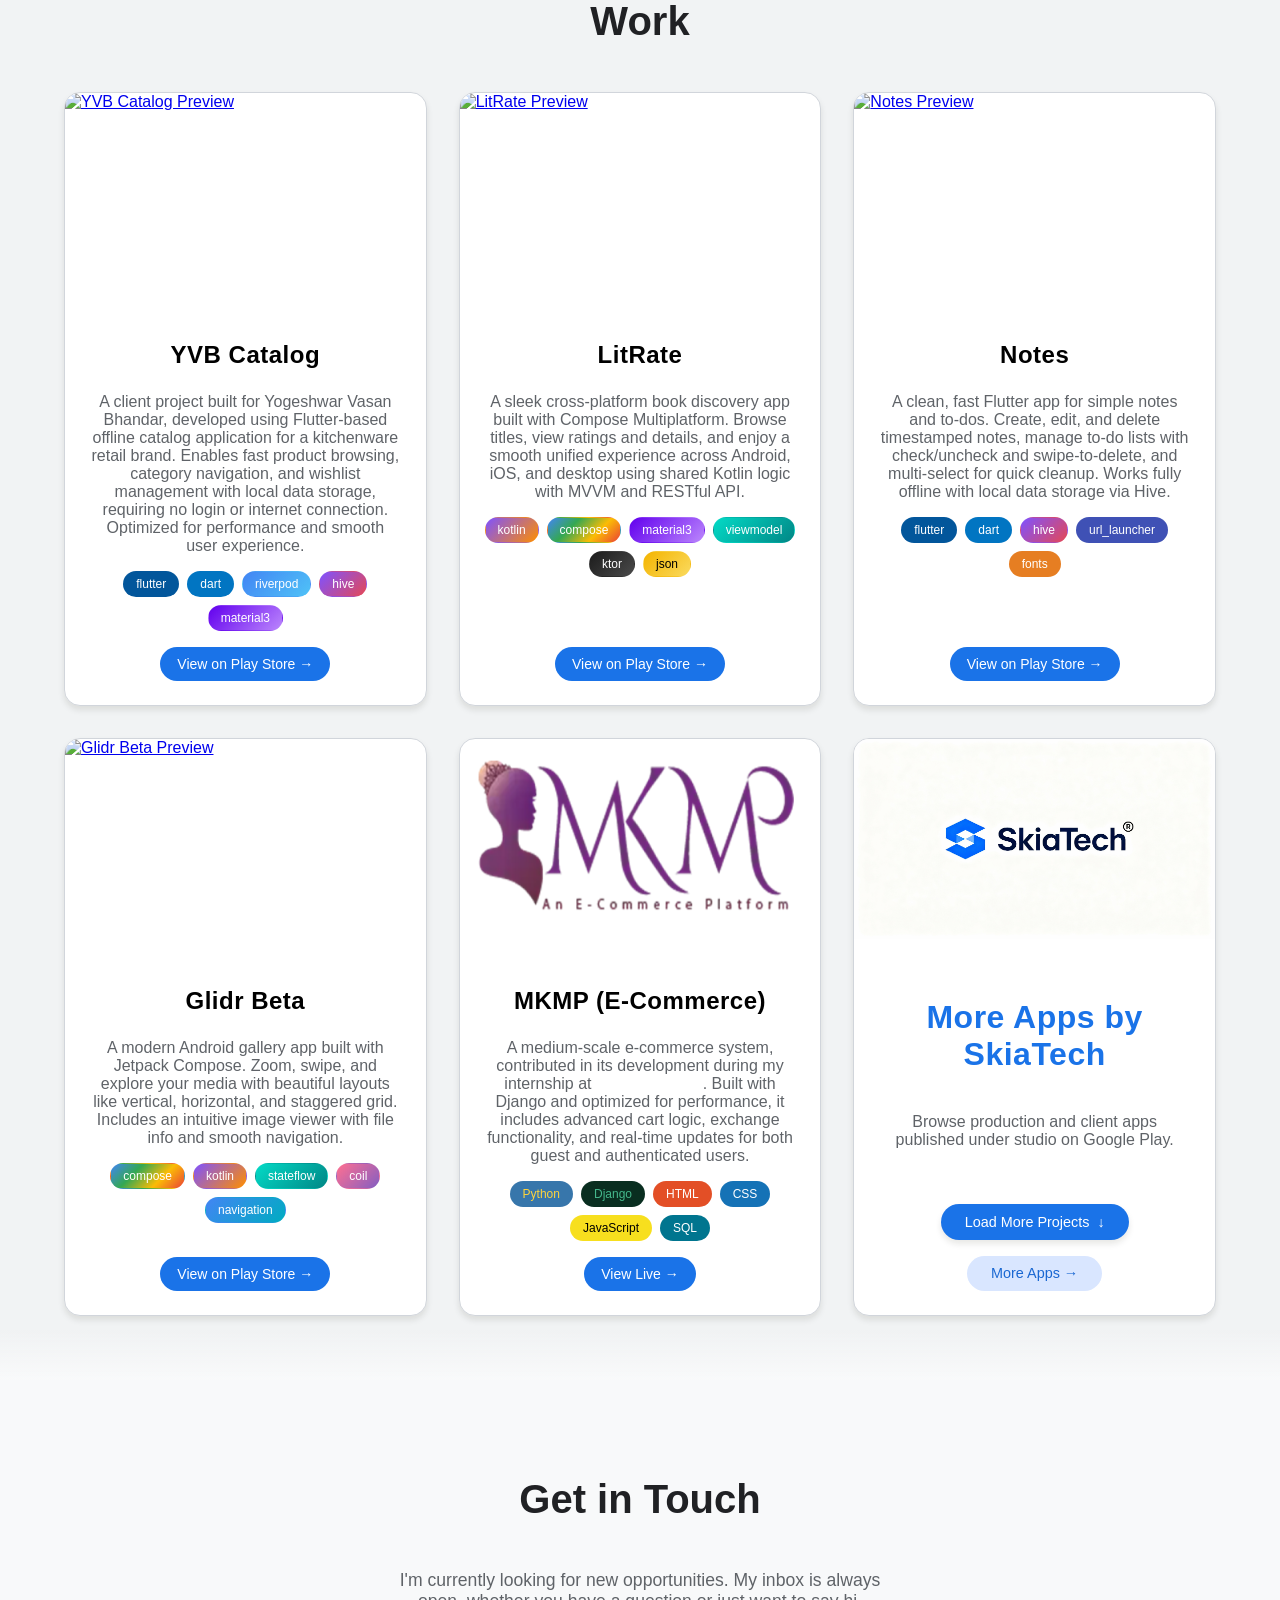
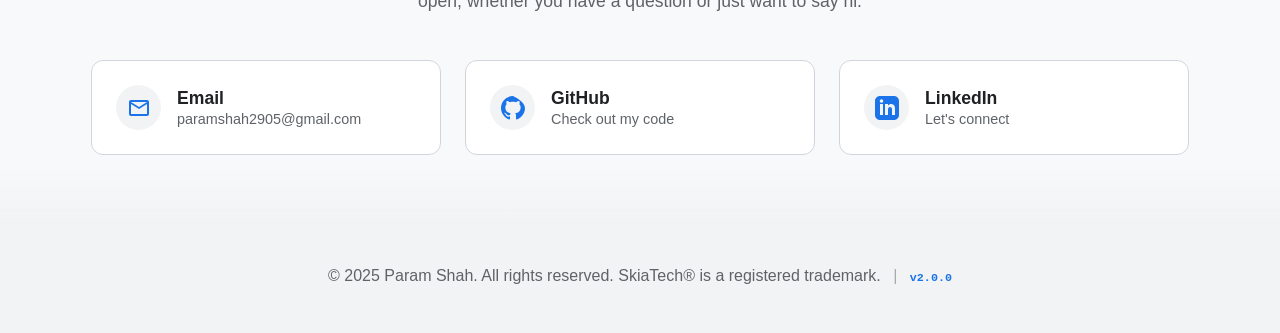
==== commit f918a286: "Fix link case sensitivity for SkiaTech" ====
--- a/index.html
+++ b/index.html
@@ -369,7 +369,7 @@
                             <p>Browse production and client apps published under studio on Google Play.</p>
 
                             <div class="card-actions" id="github-card-actions">
-                                <a href="https://play.google.com/store/apps/developer?id=SKIATECH" target="_blank" rel="noopener noreferrer" class="card-btn btn-github">
+                                <a href="https://play.google.com/store/apps/developer?id=SkiaTech" target="_blank" rel="noopener noreferrer" class="card-btn btn-github">
                                     More Apps &rarr;
                                 </a>
                             </div>                                
@@ -528,4 +528,4 @@
     </div>
 
 </body>
-</html>+</html>
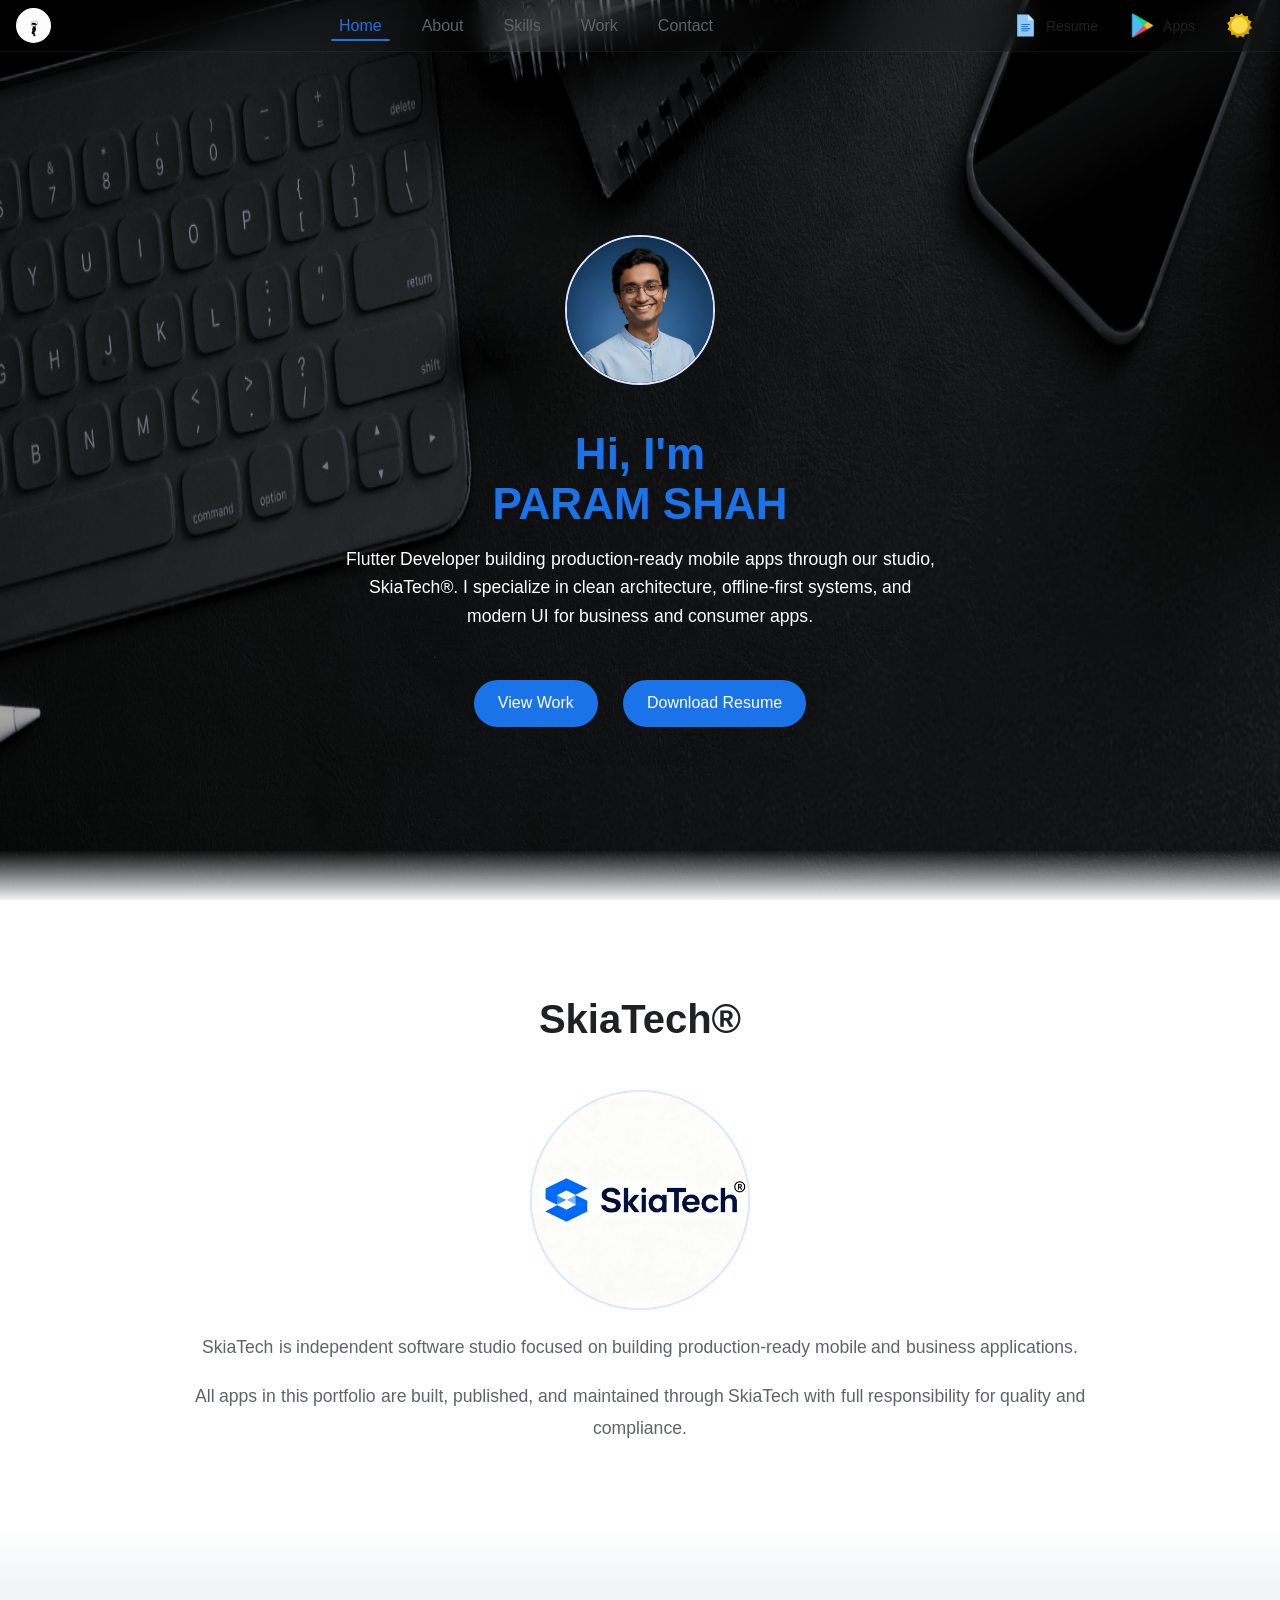
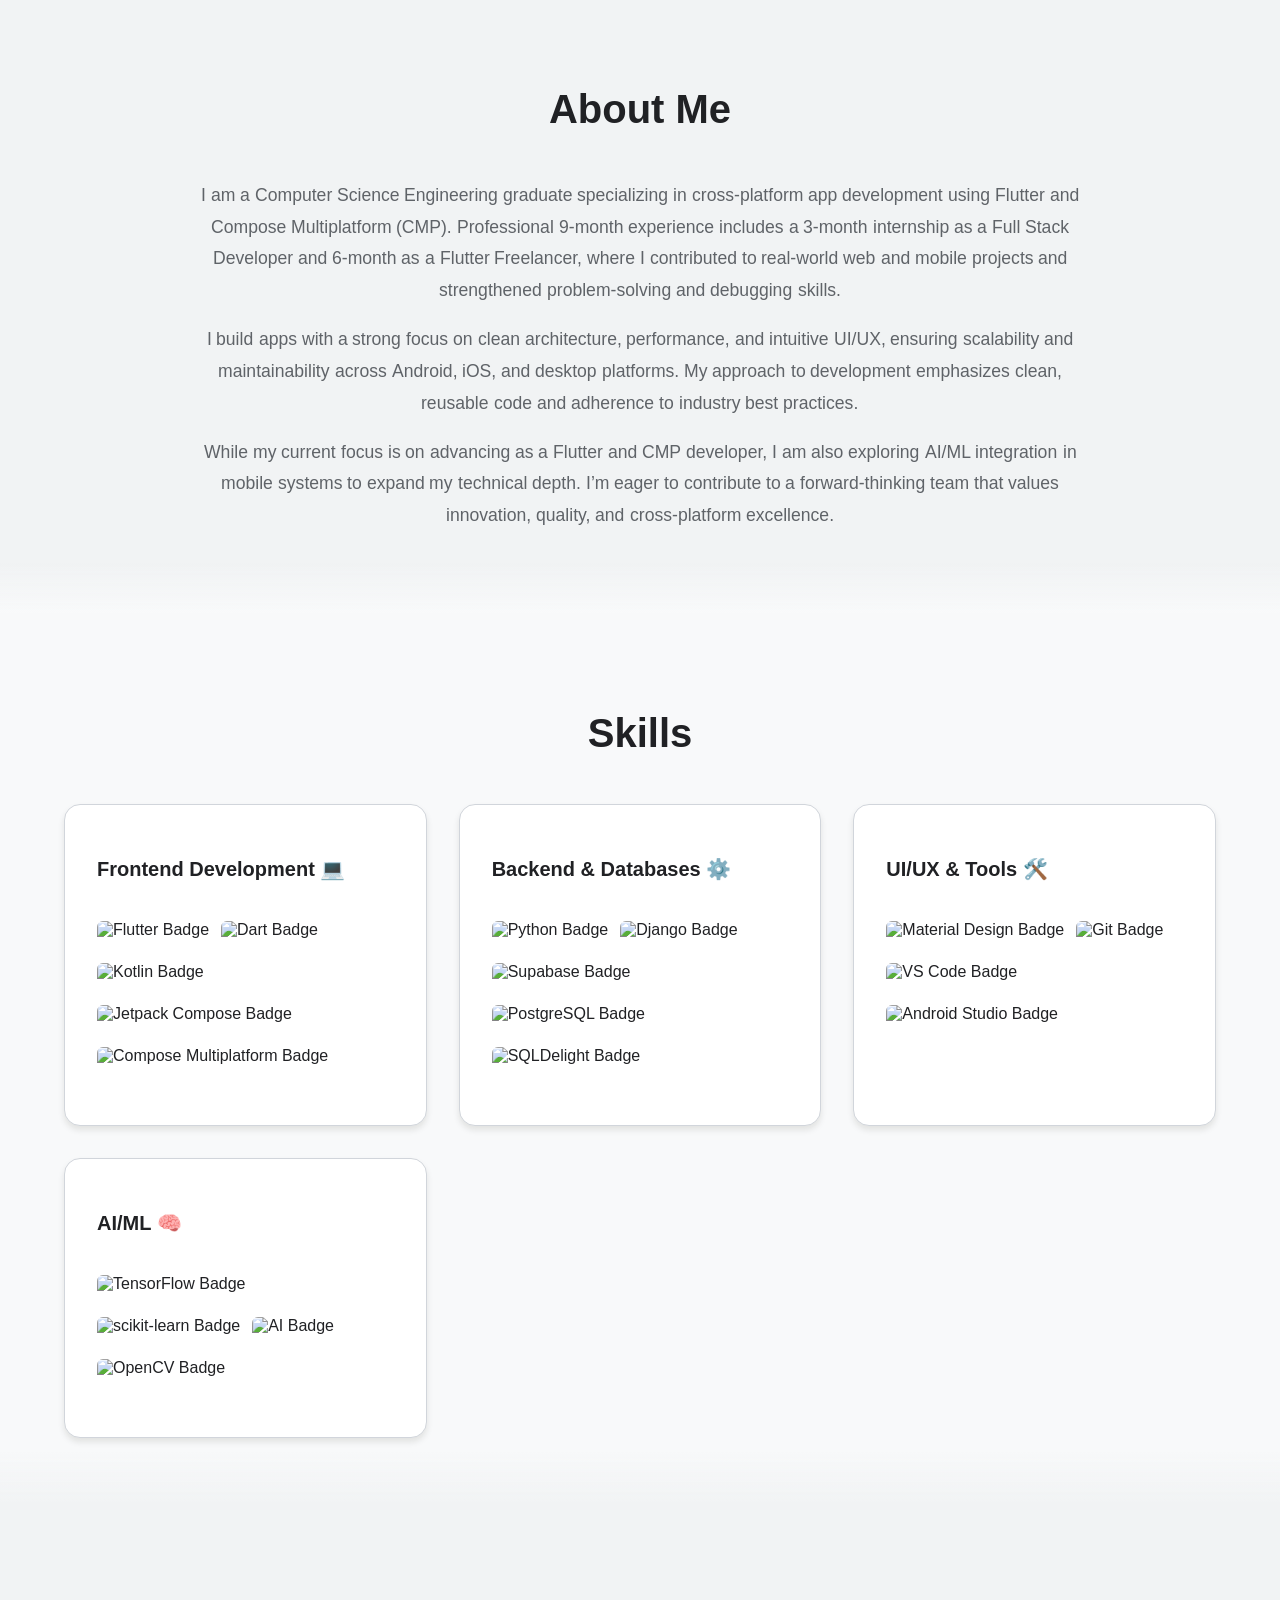
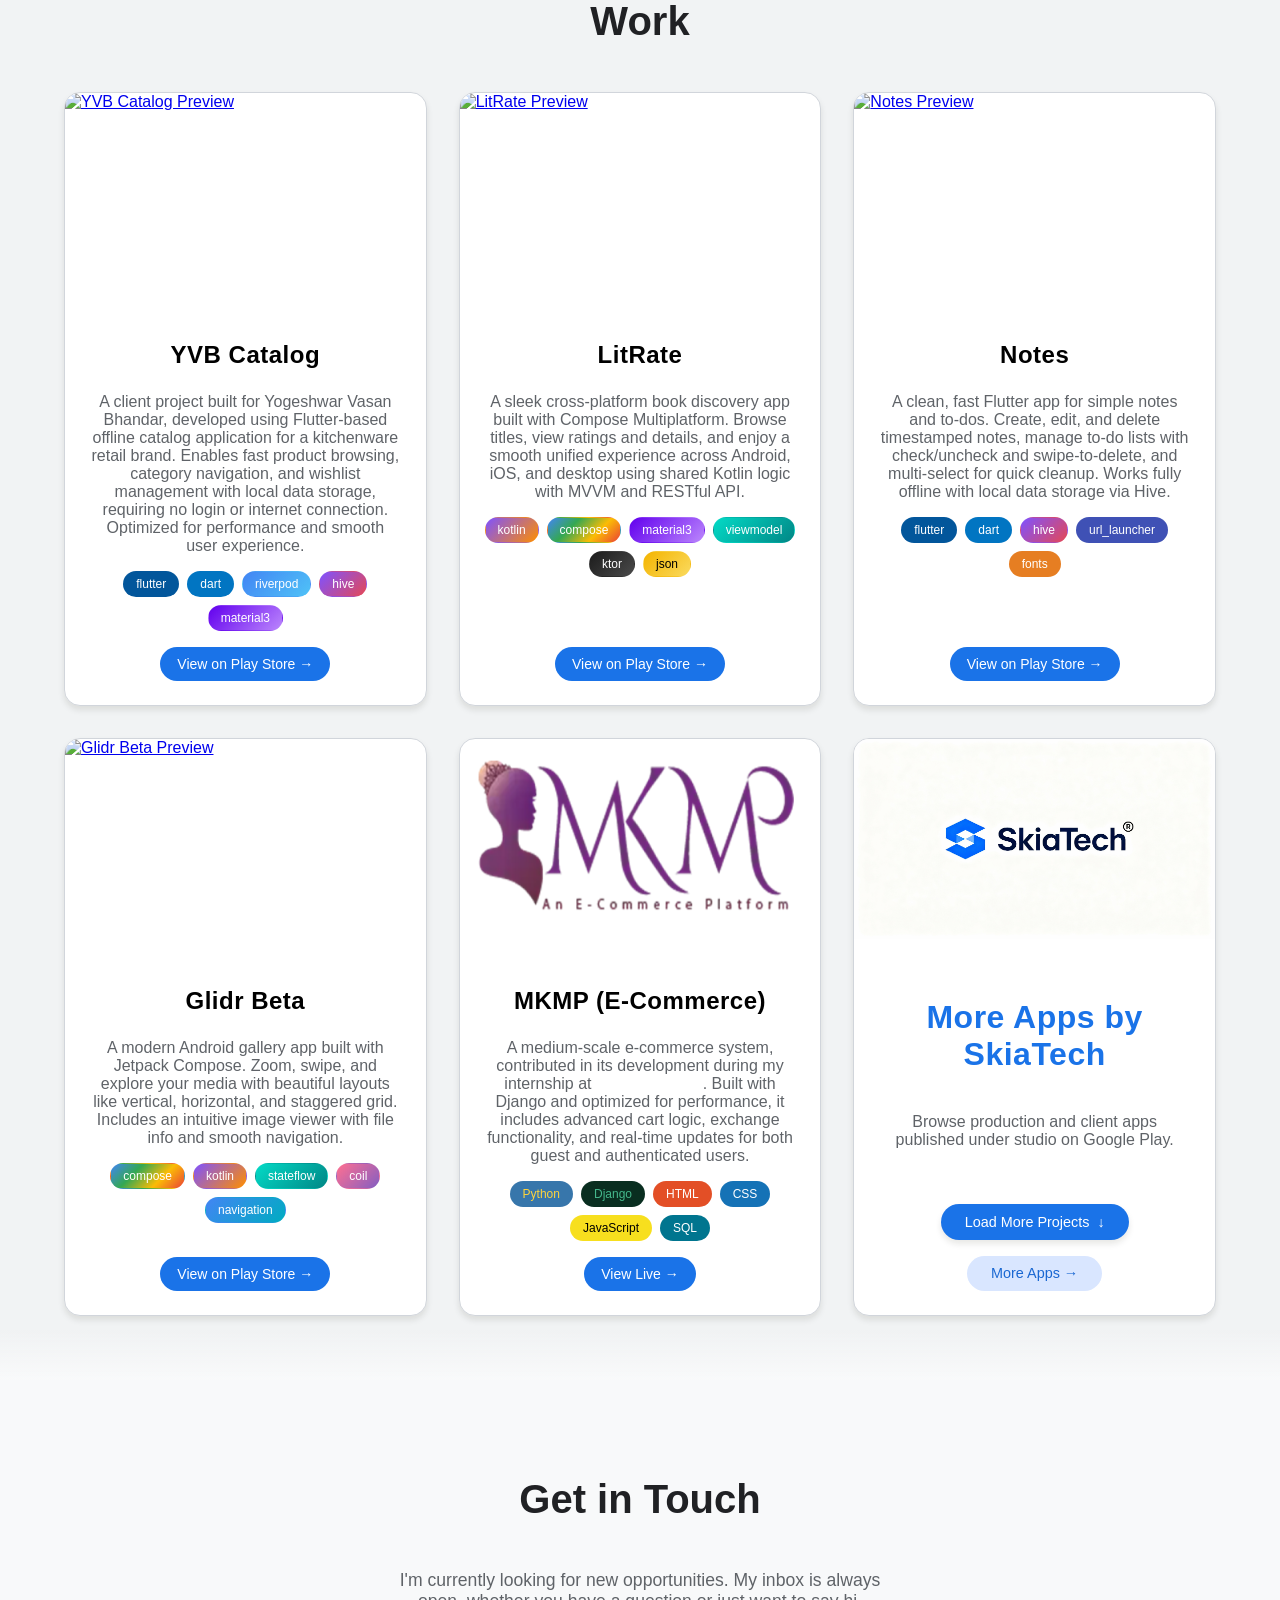
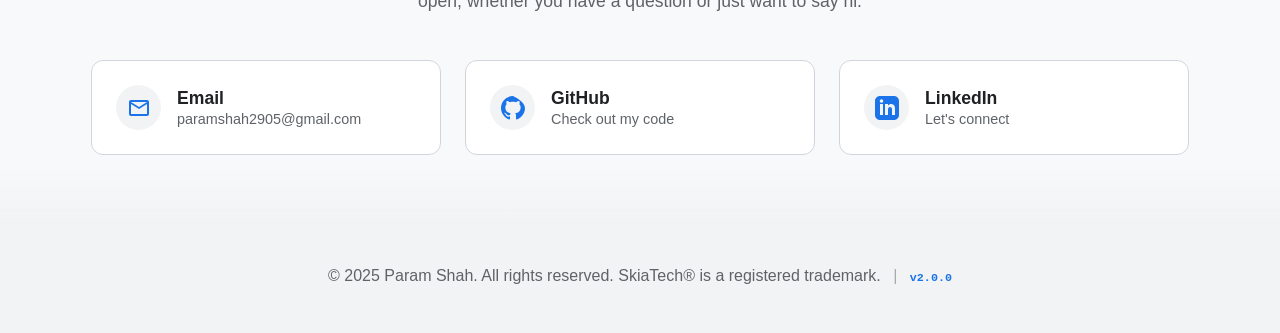
==== commit d36f778f: "Correct Google Play developer ID link" ====
--- a/index.html
+++ b/index.html
@@ -134,7 +134,7 @@
                 <span class="icon-label">Resume</span>
             </a>
 
-            <a href="https://play.google.com/store/apps/developer?id=SKIATECH" class="icon-button" title="Apps" aria-label="Go To Apps" target="_blank" rel="noopener noreferrer">
+            <a href="https://play.google.com/store/apps/developer?id=SkiaTech" class="icon-button" title="Apps" aria-label="Go To Apps" target="_blank" rel="noopener noreferrer">
                 <img src="assets/app.png" alt="Apps" width="25" height="25">
                     <span class="icon-label">Apps</span>
             </a>
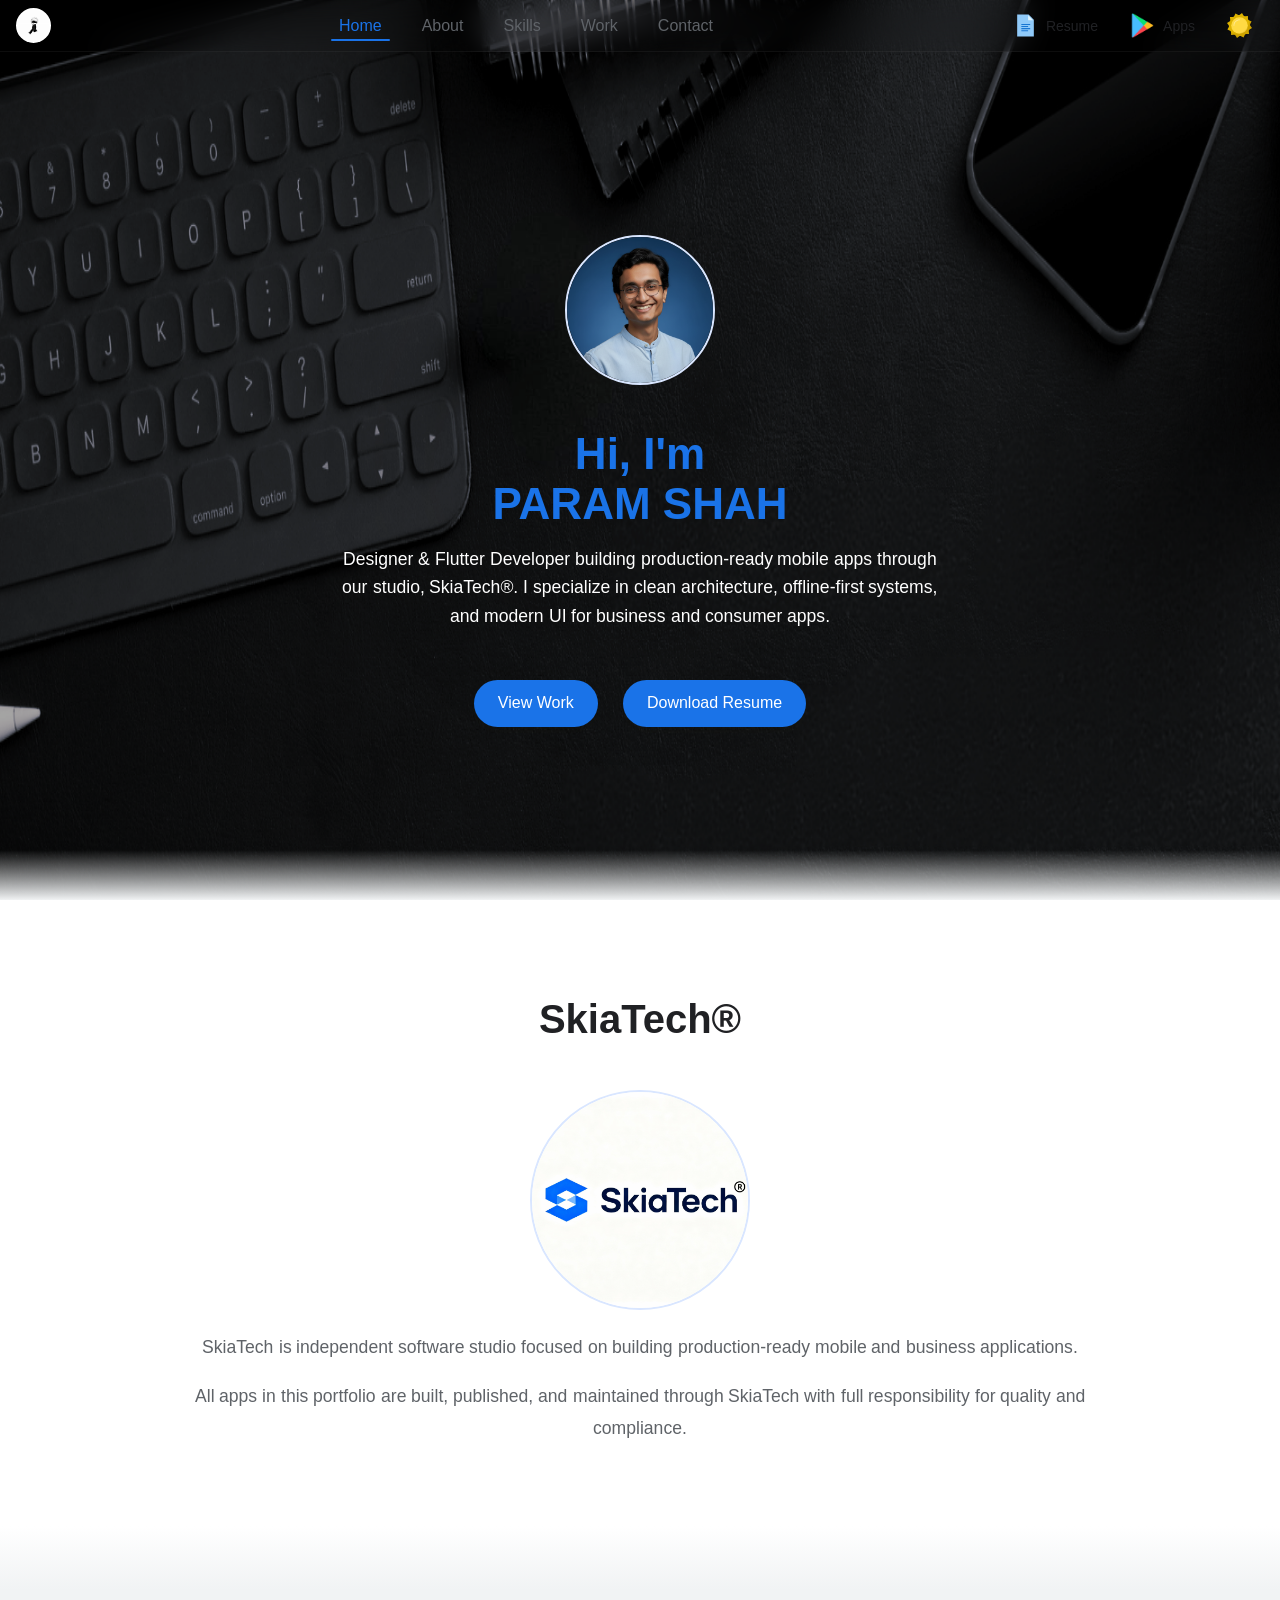
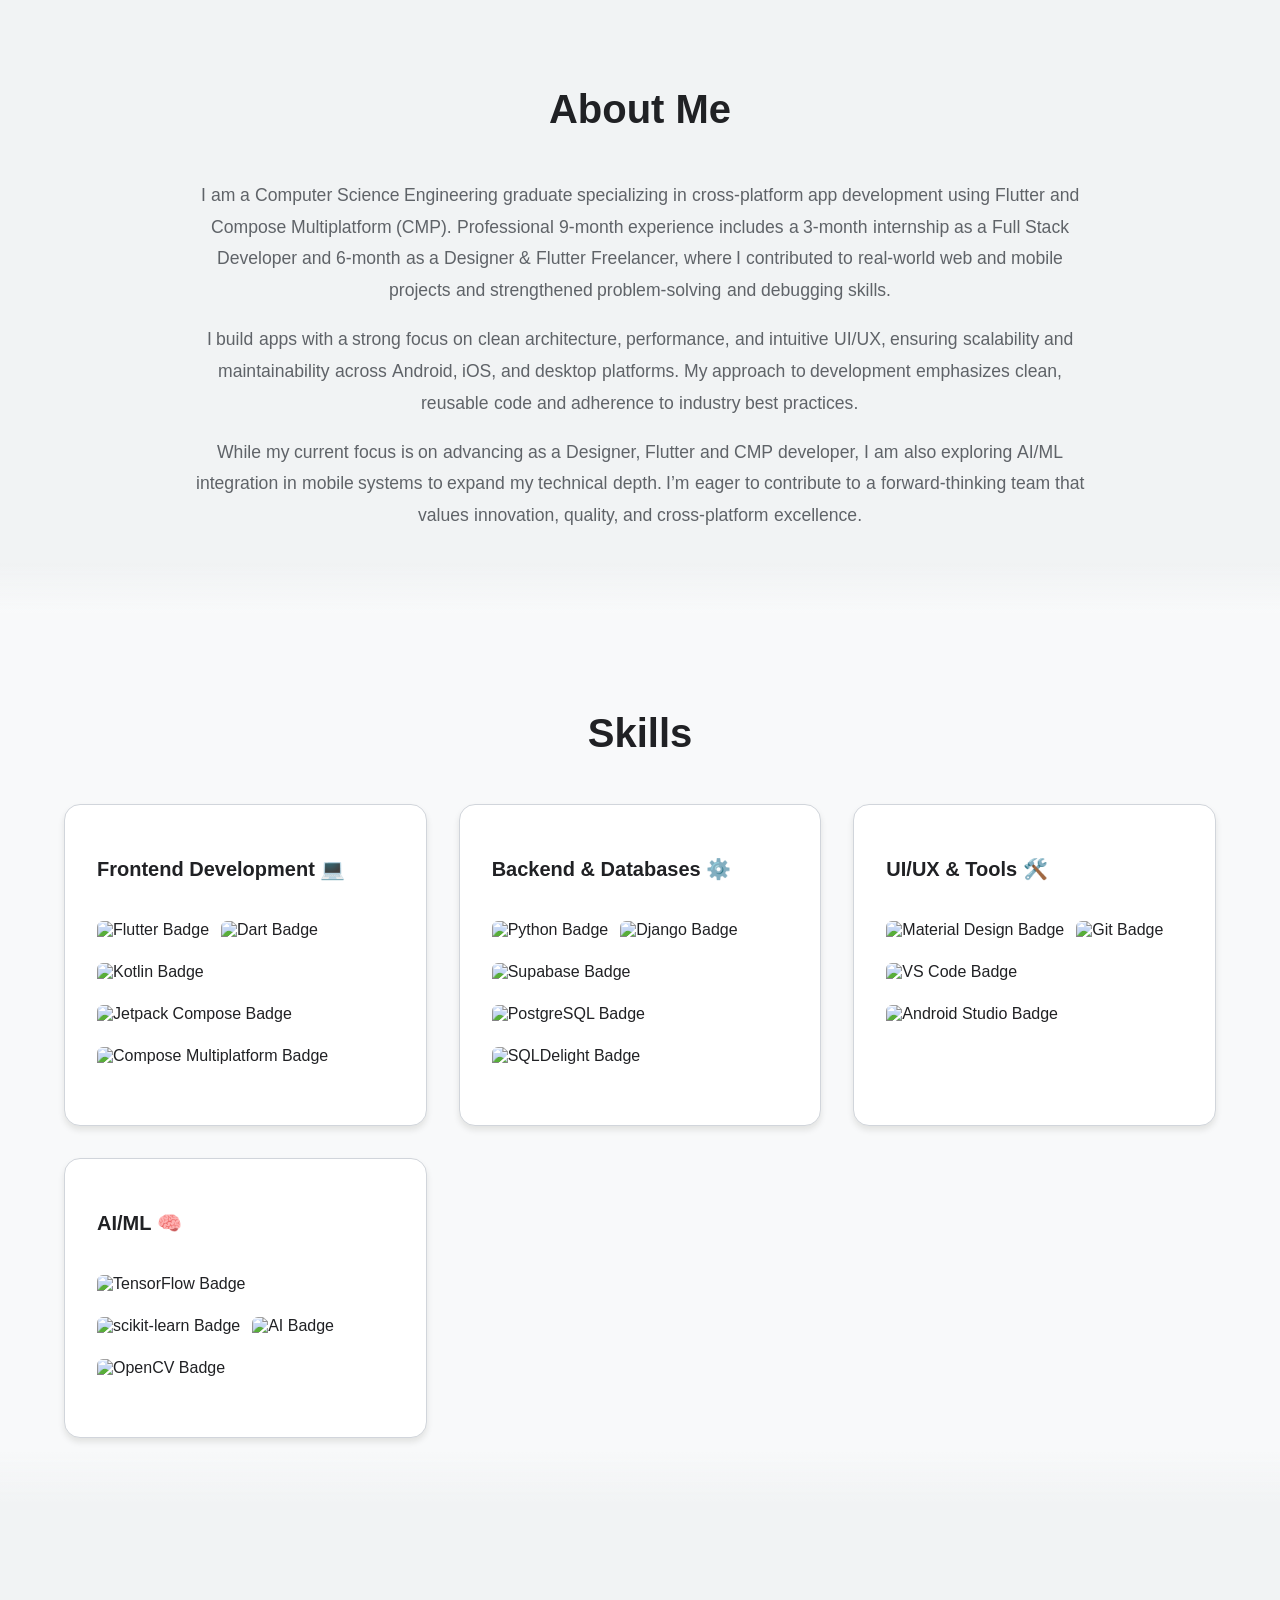
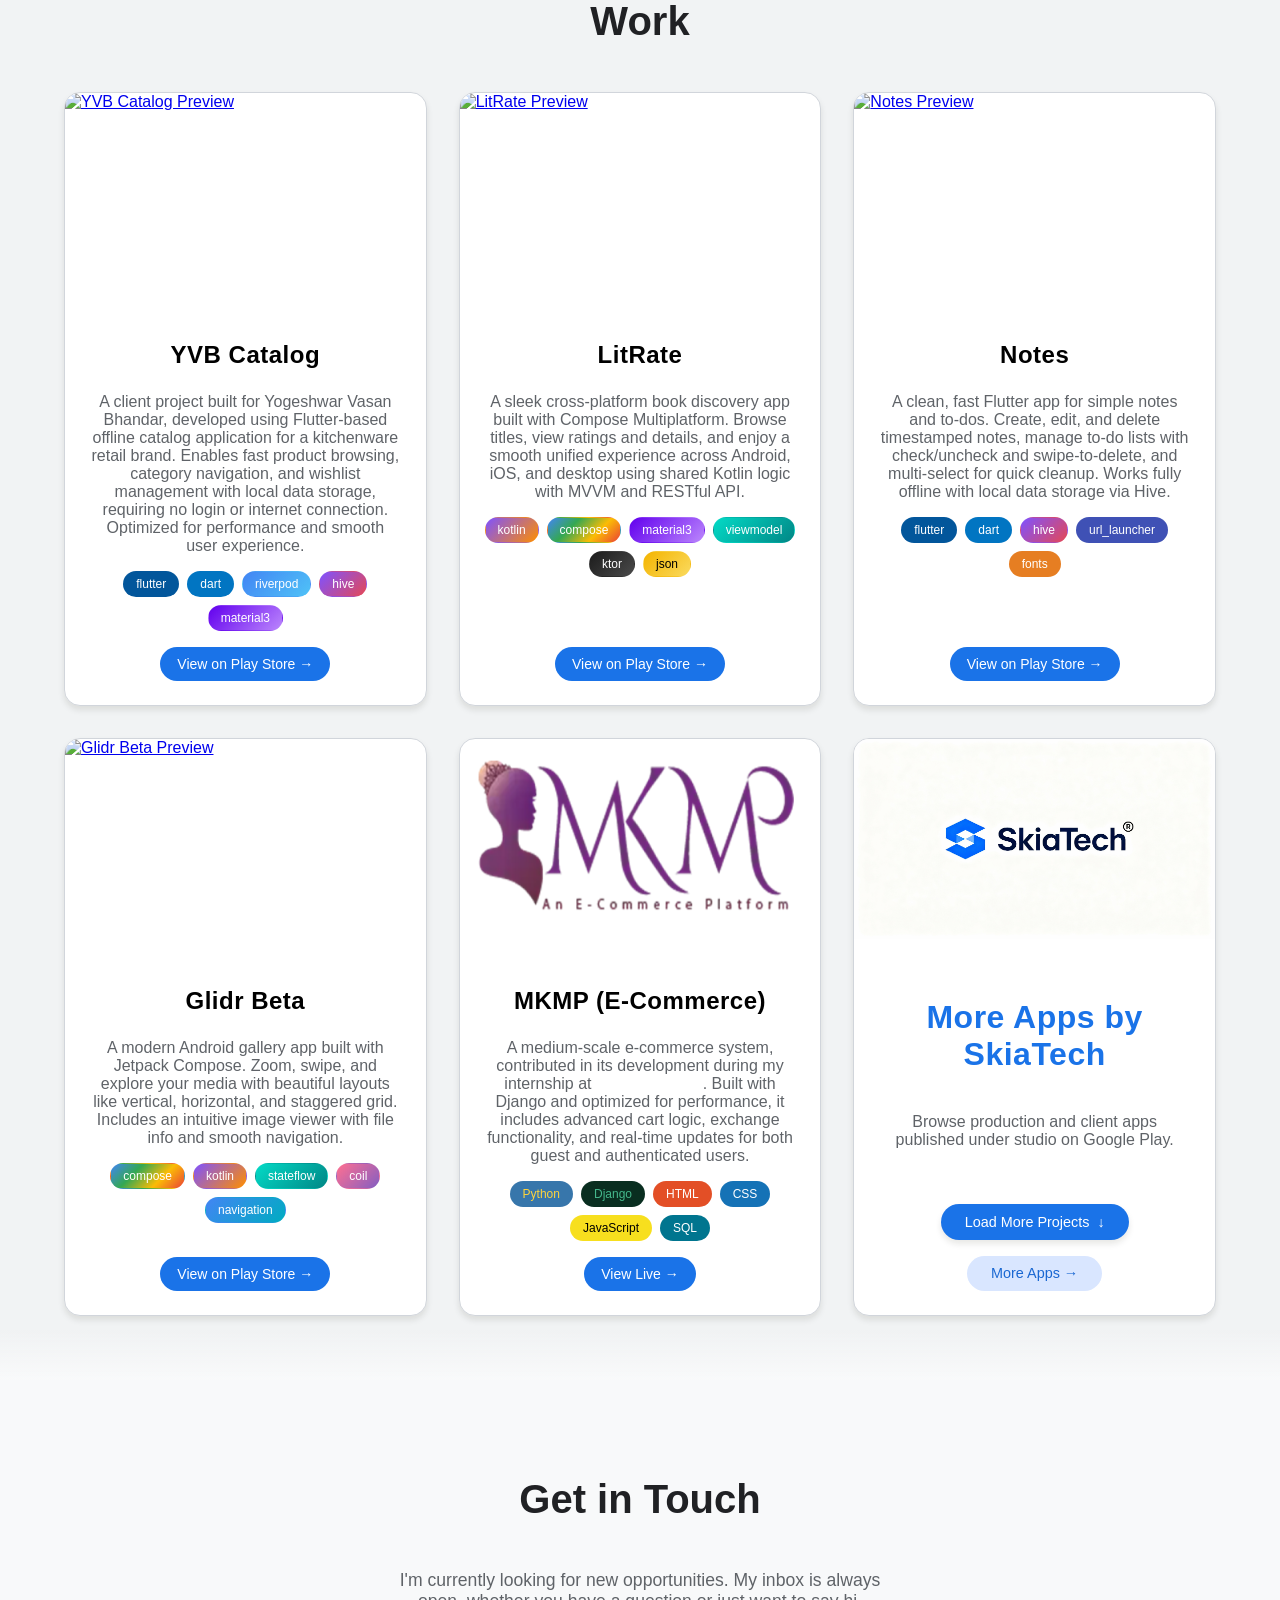
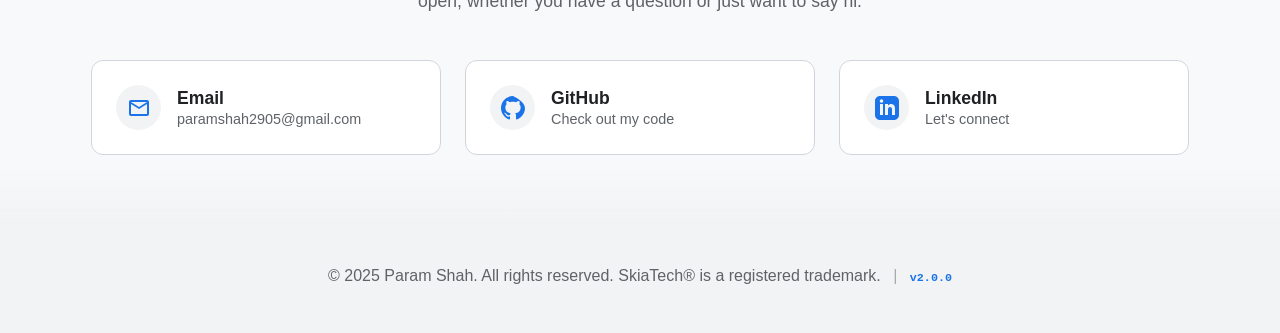
==== commit e90b6e10: "Role_Based_Expansion" ====
--- a/index.html
+++ b/index.html
@@ -4,14 +4,14 @@
     <meta charset="UTF-8">
     <meta name="viewport" content="width=device-width, initial-scale=1.0">
 
-    <title>Portfolio | Flutter Developer</title>
-    <meta name="description" content="Portfolio of Param Shah - Flutter Developer">
+    <title>Portfolio | Designer & Developer</title>
+    <meta name="description" content="Portfolio of Param Shah - Designer & Flutter Developer">
 
     <meta name="google-site-verification" content="kQ2Yqe3CAqalKkbuvmAaB0mujCrB_1hUH__vpyov75I" />
     <meta property="og:type" content="website">
     <meta property="og:url" content="https://pdshah09.github.io/portfolio/">
-    <meta property="og:title" content="Param Shah – Flutter Developer">
-    <meta property="og:description" content="Flutter developer building production-ready mobile apps at SkiaTech.">
+    <meta property="og:title" content="Param Shah – Designer & Developer">
+    <meta property="og:description" content="Designer & developer building production-ready mobile apps at SkiaTech.">
     <meta property="og:image" content="assets/index.png">
 
     <link rel="icon" type="image/svg+xml" href="assets/portfolio.png">
@@ -181,7 +181,7 @@
                     <!-- <span id="typewriter-text"></span><span class="cursor"></span> -->
                 </h1>
                 <p class="magnet-text">
-                    Flutter Developer building production-ready mobile apps through our studio, SkiaTech®. I specialize in clean architecture, offline-first systems, and modern UI for business and consumer apps.
+                    Designer & Flutter Developer building production-ready mobile apps through our studio, SkiaTech®. I specialize in clean architecture, offline-first systems, and modern UI for business and consumer apps.
                 </p>
                 <a href="#portfolio" class="extended-fab">View Work</a>
                 <a href="assets/Param_Shah_Resume.pdf" download="Param_Shah_Resume.pdf" class="extended-fab" title="Download Resume" aria-label="Download resume">
@@ -219,11 +219,11 @@
                 <div class="about-content">
                     <div class="about-text">
 
-                        <p class="magnet-text">I am a Computer Science Engineering graduate specializing in cross-platform app development using Flutter and Compose Multiplatform (CMP). Professional 9-month experience includes a 3-month internship as a Full Stack Developer and 6-month as a Flutter Freelancer, where I contributed to real-world web and mobile projects and strengthened problem-solving and debugging skills.</p>
+                        <p class="magnet-text">I am a Computer Science Engineering graduate specializing in cross-platform app development using Flutter and Compose Multiplatform (CMP). Professional 9-month experience includes a 3-month internship as a Full Stack Developer and 6-month as a Designer & Flutter Freelancer, where I contributed to real-world web and mobile projects and strengthened problem-solving and debugging skills.</p>
 
                         <p class="magnet-text">I build apps with a strong focus on clean architecture, performance, and intuitive UI/UX, ensuring scalability and maintainability across Android, iOS, and desktop platforms. My approach to development emphasizes clean, reusable code and adherence to industry best practices.</p>
 
-                        <p class="magnet-text">While my current focus is on advancing as a Flutter and CMP developer, I am also exploring AI/ML integration in mobile systems to expand my technical depth. I’m eager to contribute to a forward-thinking team that values innovation, quality, and cross-platform excellence.</p>
+                        <p class="magnet-text">While my current focus is on advancing as a Designer, Flutter and CMP developer, I am also exploring AI/ML integration in mobile systems to expand my technical depth. I’m eager to contribute to a forward-thinking team that values innovation, quality, and cross-platform excellence.</p>
                     </div>
                 </div>
             </div>
